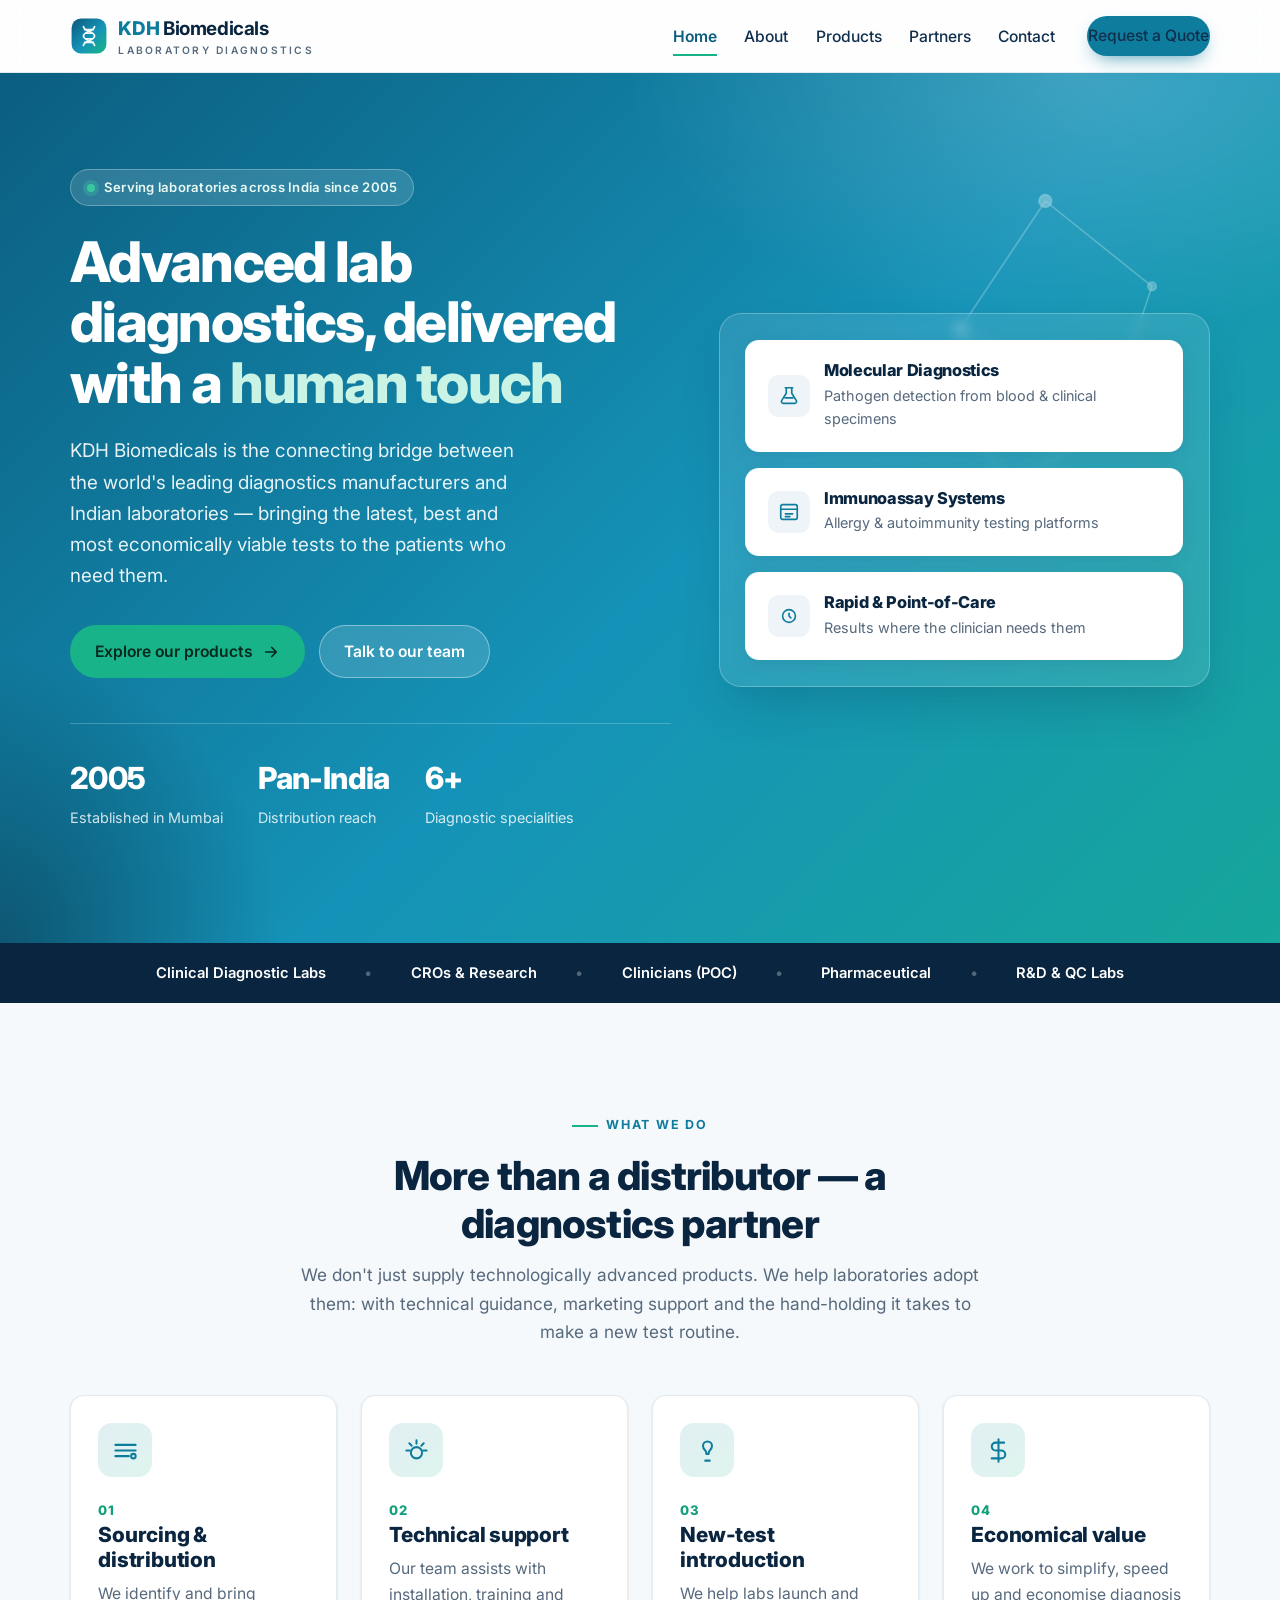
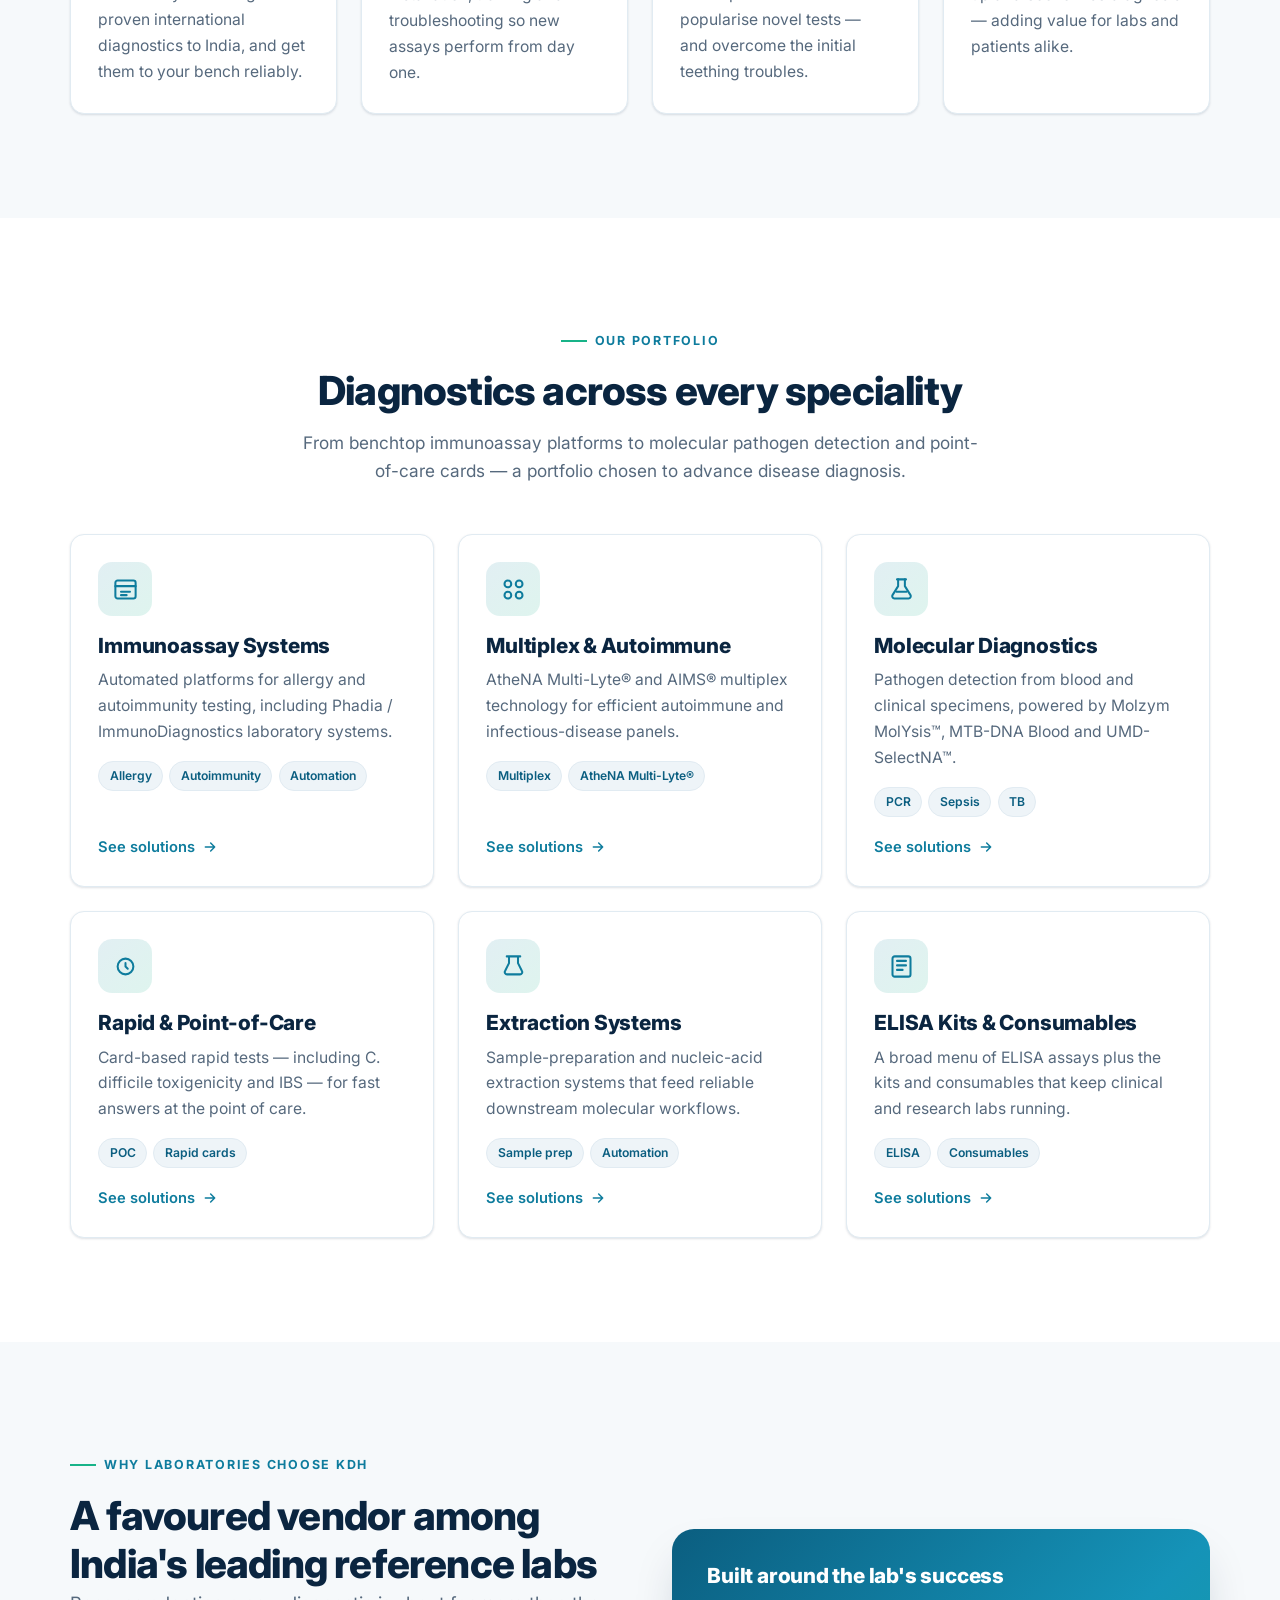
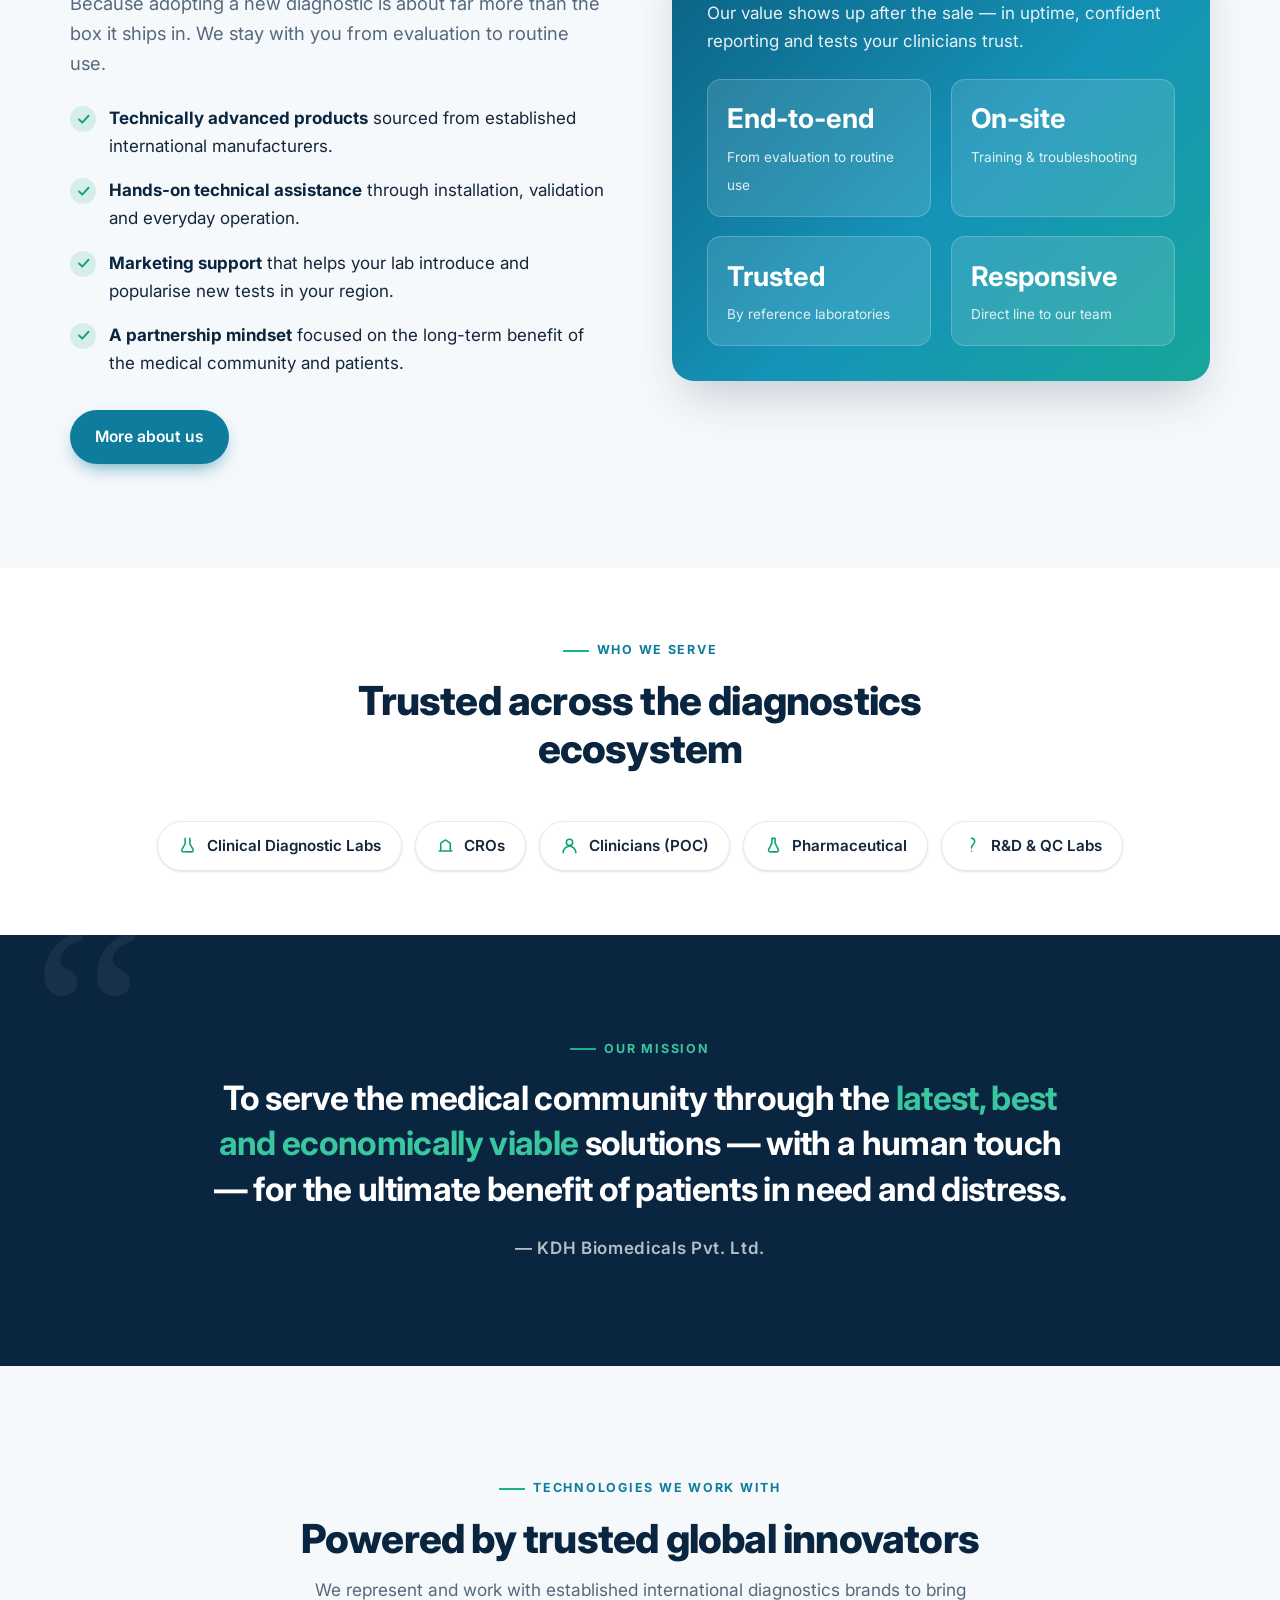
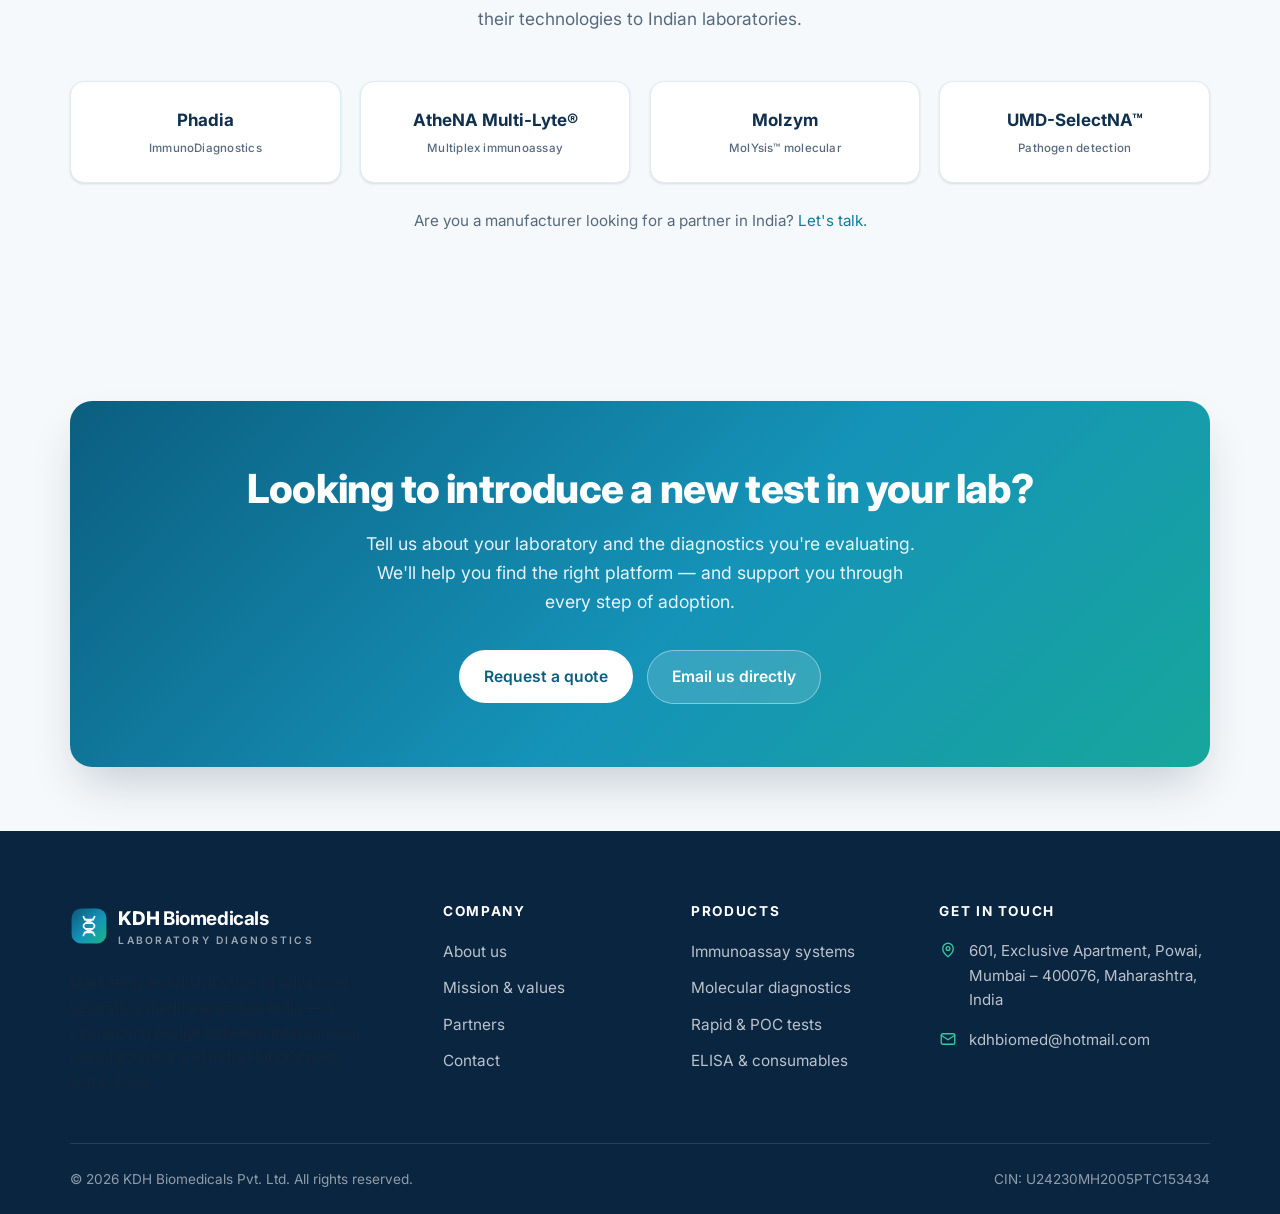
==== index.html @ 9be95f76 "Redesign KDH Biomedicals website as a modern static site Rebuild the company web presence from scrat" ====
<!DOCTYPE html>
<html lang="en">
<head>
  <meta charset="UTF-8" />
  <meta name="viewport" content="width=device-width, initial-scale=1.0" />
  <title>KDH Biomedicals — Advanced Laboratory Diagnostics for India</title>
  <meta name="description" content="KDH Biomedicals Pvt. Ltd. markets and distributes advanced laboratory diagnostics — immunoassay systems, molecular diagnostics, ELISA and rapid point-of-care tests — to clinical labs, CROs, pharma and research across India." />
  <meta name="theme-color" content="#0a2540" />
  <link rel="canonical" href="https://www.kdhbiomed.com/" />

  <!-- Open Graph / Twitter -->
  <meta property="og:type" content="website" />
  <meta property="og:title" content="KDH Biomedicals — Advanced Laboratory Diagnostics for India" />
  <meta property="og:description" content="A connecting bridge between international diagnostics manufacturers and Indian laboratories — with technical support and a human touch." />
  <meta property="og:url" content="https://www.kdhbiomed.com/" />
  <meta property="og:site_name" content="KDH Biomedicals" />
  <meta name="twitter:card" content="summary_large_image" />

  <link rel="icon" href="assets/favicon.svg" type="image/svg+xml" />
  <link rel="preconnect" href="https://fonts.googleapis.com" />
  <link rel="preconnect" href="https://fonts.gstatic.com" crossorigin />
  <link href="https://fonts.googleapis.com/css2?family=Inter:wght@400;500;600;700;800&display=swap" rel="stylesheet" />
  <link rel="stylesheet" href="css/styles.css" />

  <script type="application/ld+json">
  {
    "@context": "https://schema.org",
    "@type": "MedicalBusiness",
    "name": "KDH Biomedicals Pvt. Ltd.",
    "url": "https://www.kdhbiomed.com/",
    "logo": "https://www.kdhbiomed.com/assets/logo.svg",
    "email": "kdhbiomed@hotmail.com",
    "foundingDate": "2005",
    "description": "Marketing and distribution of laboratory medicine products — immunoassay systems, molecular diagnostics, ELISA and rapid point-of-care tests — across India.",
    "address": {
      "@type": "PostalAddress",
      "streetAddress": "601, Exclusive Apartment, Powai",
      "addressLocality": "Mumbai",
      "addressRegion": "Maharashtra",
      "postalCode": "400076",
      "addressCountry": "IN"
    },
    "areaServed": "IN"
  }
  </script>
</head>
<body>
  <a class="skip-link" href="#main">Skip to content</a>

  <!-- ============ HEADER ============ -->
  <header class="site-header" id="top">
    <div class="container header-inner">
      <a class="brand" href="index.html" aria-label="KDH Biomedicals — home">
        <img class="brand-mark" src="assets/logo.svg" alt="" width="38" height="38" />
        <span class="brand-text"><strong>KDH</strong> Biomedicals<span>Laboratory Diagnostics</span></span>
      </a>
      <nav class="main-nav" id="main-nav" aria-label="Primary">
        <ul>
          <li><a href="index.html" aria-current="page">Home</a></li>
          <li><a href="about.html">About</a></li>
          <li><a href="products.html">Products</a></li>
          <li><a href="partners.html">Partners</a></li>
          <li><a href="contact.html">Contact</a></li>
        </ul>
        <a class="btn btn-primary nav-cta" href="contact.html">Request a Quote</a>
      </nav>
      <button class="nav-toggle" aria-expanded="false" aria-controls="main-nav" aria-label="Open menu">
        <span></span><span></span><span></span>
      </button>
    </div>
  </header>

  <main id="main">
    <!-- ============ HERO ============ -->
    <section class="hero">
      <svg class="hero-molecule" viewBox="0 0 1200 600" preserveAspectRatio="xMidYMid slice" aria-hidden="true">
        <g fill="none" stroke="rgba(255,255,255,0.5)" stroke-width="1.5">
          <circle cx="980" cy="120" r="6" fill="rgba(255,255,255,0.6)"/>
          <circle cx="1080" cy="200" r="4" fill="rgba(255,255,255,0.5)"/>
          <circle cx="900" cy="240" r="5" fill="rgba(255,255,255,0.5)"/>
          <circle cx="1040" cy="320" r="7" fill="rgba(255,255,255,0.55)"/>
          <circle cx="940" cy="400" r="4" fill="rgba(255,255,255,0.5)"/>
          <line x1="980" y1="120" x2="1080" y2="200"/>
          <line x1="980" y1="120" x2="900" y2="240"/>
          <line x1="900" y1="240" x2="1040" y2="320"/>
          <line x1="1080" y1="200" x2="1040" y2="320"/>
          <line x1="1040" y1="320" x2="940" y2="400"/>
          <line x1="900" y1="240" x2="940" y2="400"/>
        </g>
      </svg>
      <div class="container hero-inner">
        <div class="hero-copy reveal">
          <span class="hero-badge"><span class="dot"></span> Serving laboratories across India since 2005</span>
          <h1>Advanced lab diagnostics, delivered with a <span class="hl">human touch</span></h1>
          <p class="lede">KDH Biomedicals is the connecting bridge between the world's leading diagnostics manufacturers and Indian laboratories — bringing the latest, best and most economically viable tests to the patients who need them.</p>
          <div class="hero-actions">
            <a class="btn btn-accent" href="products.html">Explore our products
              <svg viewBox="0 0 24 24" fill="none" stroke="currentColor" stroke-width="2.2" stroke-linecap="round" stroke-linejoin="round"><path d="M5 12h14M13 6l6 6-6 6"/></svg>
            </a>
            <a class="btn btn-light" href="contact.html">Talk to our team</a>
          </div>
          <div class="hero-stats">
            <div class="stat"><strong>2005</strong><span>Established in Mumbai</span></div>
            <div class="stat"><strong>Pan-India</strong><span>Distribution reach</span></div>
            <div class="stat"><strong>6+</strong><span>Diagnostic specialities</span></div>
          </div>
        </div>
        <div class="hero-visual reveal">
          <div class="vcard">
            <div class="vrow">
              <span class="vicon"><svg viewBox="0 0 24 24" fill="none" stroke="currentColor" stroke-width="1.8" stroke-linecap="round" stroke-linejoin="round"><path d="M9 3v6l-5 8a2 2 0 0 0 1.7 3h12.6a2 2 0 0 0 1.7-3l-5-8V3"/><path d="M8 3h8M7.5 14h9"/></svg></span>
              <div><h4>Molecular Diagnostics</h4><p>Pathogen detection from blood &amp; clinical specimens</p></div>
            </div>
          </div>
          <div class="vcard">
            <div class="vrow">
              <span class="vicon"><svg viewBox="0 0 24 24" fill="none" stroke="currentColor" stroke-width="1.8" stroke-linecap="round" stroke-linejoin="round"><rect x="3" y="4" width="18" height="16" rx="2"/><path d="M3 9h18M8 14h8M8 17h5"/></svg></span>
              <div><h4>Immunoassay Systems</h4><p>Allergy &amp; autoimmunity testing platforms</p></div>
            </div>
          </div>
          <div class="vcard">
            <div class="vrow">
              <span class="vicon"><svg viewBox="0 0 24 24" fill="none" stroke="currentColor" stroke-width="1.8" stroke-linecap="round" stroke-linejoin="round"><path d="M5 12a7 7 0 1 0 14 0 7 7 0 0 0-14 0Z"/><path d="M12 9v3l2 2"/></svg></span>
              <div><h4>Rapid &amp; Point-of-Care</h4><p>Results where the clinician needs them</p></div>
            </div>
          </div>
        </div>
      </div>
    </section>

    <!-- ============ TRUST STRIP ============ -->
    <div class="trust">
      <div class="container">
        <span><strong>Clinical Diagnostic Labs</strong></span><span class="sep">•</span>
        <span><strong>CROs &amp; Research</strong></span><span class="sep">•</span>
        <span><strong>Clinicians (POC)</strong></span><span class="sep">•</span>
        <span><strong>Pharmaceutical</strong></span><span class="sep">•</span>
        <span><strong>R&amp;D &amp; QC Labs</strong></span>
      </div>
    </div>

    <!-- ============ WHAT WE DO ============ -->
    <section class="section">
      <div class="container">
        <div class="section-head center reveal">
          <span class="eyebrow">What we do</span>
          <h2>More than a distributor — a diagnostics partner</h2>
          <p>We don't just supply technologically advanced products. We help laboratories adopt them: with technical guidance, marketing support and the hand-holding it takes to make a new test routine.</p>
        </div>
        <div class="grid grid-4">
          <article class="card card-hover value-card reveal">
            <span class="icon-badge"><svg viewBox="0 0 24 24" fill="none" stroke="currentColor" stroke-width="1.8" stroke-linecap="round" stroke-linejoin="round"><path d="M3 7h18M3 12h18M3 17h12"/><circle cx="19" cy="17" r="2"/></svg></span>
            <span class="num">01</span>
            <h3>Sourcing &amp; distribution</h3>
            <p>We identify and bring proven international diagnostics to India, and get them to your bench reliably.</p>
          </article>
          <article class="card card-hover value-card reveal">
            <span class="icon-badge"><svg viewBox="0 0 24 24" fill="none" stroke="currentColor" stroke-width="1.8" stroke-linecap="round" stroke-linejoin="round"><path d="M12 3v3M5.6 5.6l2.1 2.1M3 12h3M18 12h3M16.3 7.7l2.1-2.1"/><circle cx="12" cy="14" r="5"/></svg></span>
            <span class="num">02</span>
            <h3>Technical support</h3>
            <p>Our team assists with installation, training and troubleshooting so new assays perform from day one.</p>
          </article>
          <article class="card card-hover value-card reveal">
            <span class="icon-badge"><svg viewBox="0 0 24 24" fill="none" stroke="currentColor" stroke-width="1.8" stroke-linecap="round" stroke-linejoin="round"><path d="M16 8a4 4 0 1 0-8 0c0 2 1 3 2 4s1 2 1 3h2c0-1 0-2 1-3s2-2 2-4Z"/><path d="M10 21h4"/></svg></span>
            <span class="num">03</span>
            <h3>New-test introduction</h3>
            <p>We help labs launch and popularise novel tests — and overcome the initial teething troubles.</p>
          </article>
          <article class="card card-hover value-card reveal">
            <span class="icon-badge"><svg viewBox="0 0 24 24" fill="none" stroke="currentColor" stroke-width="1.8" stroke-linecap="round" stroke-linejoin="round"><path d="M12 2v20M17 5H9.5a3.5 3.5 0 0 0 0 7h5a3.5 3.5 0 0 1 0 7H6"/></svg></span>
            <span class="num">04</span>
            <h3>Economical value</h3>
            <p>We work to simplify, speed up and economise diagnosis — adding value for labs and patients alike.</p>
          </article>
        </div>
      </div>
    </section>

    <!-- ============ PRODUCT CATEGORIES ============ -->
    <section class="section section--alt">
      <div class="container">
        <div class="section-head center reveal">
          <span class="eyebrow">Our portfolio</span>
          <h2>Diagnostics across every speciality</h2>
          <p>From benchtop immunoassay platforms to molecular pathogen detection and point-of-care cards — a portfolio chosen to advance disease diagnosis.</p>
        </div>
        <div class="grid grid-3">
          <article class="card card-hover cat-card reveal">
            <span class="icon-badge"><svg viewBox="0 0 24 24" fill="none" stroke="currentColor" stroke-width="1.8" stroke-linecap="round" stroke-linejoin="round"><rect x="3" y="4" width="18" height="16" rx="2"/><path d="M3 9h18M8 14h8M8 17h5"/></svg></span>
            <h3>Immunoassay Systems</h3>
            <p>Automated platforms for allergy and autoimmunity testing, including Phadia / ImmunoDiagnostics laboratory systems.</p>
            <div class="tag-list"><span class="tag">Allergy</span><span class="tag">Autoimmunity</span><span class="tag">Automation</span></div>
            <a class="card-link" href="products.html#immunoassay">See solutions <svg viewBox="0 0 24 24" fill="none" stroke="currentColor" stroke-width="2.2" stroke-linecap="round" stroke-linejoin="round"><path d="M5 12h14M13 6l6 6-6 6"/></svg></a>
          </article>
          <article class="card card-hover cat-card reveal">
            <span class="icon-badge"><svg viewBox="0 0 24 24" fill="none" stroke="currentColor" stroke-width="1.8" stroke-linecap="round" stroke-linejoin="round"><circle cx="7" cy="7" r="3"/><circle cx="17" cy="7" r="3"/><circle cx="7" cy="17" r="3"/><circle cx="17" cy="17" r="3"/></svg></span>
            <h3>Multiplex &amp; Autoimmune</h3>
            <p>AtheNA Multi-Lyte® and AIMS® multiplex technology for efficient autoimmune and infectious-disease panels.</p>
            <div class="tag-list"><span class="tag">Multiplex</span><span class="tag">AtheNA Multi-Lyte®</span></div>
            <a class="card-link" href="products.html#multiplex">See solutions <svg viewBox="0 0 24 24" fill="none" stroke="currentColor" stroke-width="2.2" stroke-linecap="round" stroke-linejoin="round"><path d="M5 12h14M13 6l6 6-6 6"/></svg></a>
          </article>
          <article class="card card-hover cat-card reveal">
            <span class="icon-badge"><svg viewBox="0 0 24 24" fill="none" stroke="currentColor" stroke-width="1.8" stroke-linecap="round" stroke-linejoin="round"><path d="M9 3v6l-5 8a2 2 0 0 0 1.7 3h12.6a2 2 0 0 0 1.7-3l-5-8V3"/><path d="M8 3h8M7.5 14h9"/></svg></span>
            <h3>Molecular Diagnostics</h3>
            <p>Pathogen detection from blood and clinical specimens, powered by Molzym MolYsis™, MTB-DNA Blood and UMD-SelectNA™.</p>
            <div class="tag-list"><span class="tag">PCR</span><span class="tag">Sepsis</span><span class="tag">TB</span></div>
            <a class="card-link" href="products.html#molecular">See solutions <svg viewBox="0 0 24 24" fill="none" stroke="currentColor" stroke-width="2.2" stroke-linecap="round" stroke-linejoin="round"><path d="M5 12h14M13 6l6 6-6 6"/></svg></a>
          </article>
          <article class="card card-hover cat-card reveal">
            <span class="icon-badge"><svg viewBox="0 0 24 24" fill="none" stroke="currentColor" stroke-width="1.8" stroke-linecap="round" stroke-linejoin="round"><path d="M5 12a7 7 0 1 0 14 0 7 7 0 0 0-14 0Z"/><path d="M12 9v3l2 2"/></svg></span>
            <h3>Rapid &amp; Point-of-Care</h3>
            <p>Card-based rapid tests — including C. difficile toxigenicity and IBS — for fast answers at the point of care.</p>
            <div class="tag-list"><span class="tag">POC</span><span class="tag">Rapid cards</span></div>
            <a class="card-link" href="products.html#rapid">See solutions <svg viewBox="0 0 24 24" fill="none" stroke="currentColor" stroke-width="2.2" stroke-linecap="round" stroke-linejoin="round"><path d="M5 12h14M13 6l6 6-6 6"/></svg></a>
          </article>
          <article class="card card-hover cat-card reveal">
            <span class="icon-badge"><svg viewBox="0 0 24 24" fill="none" stroke="currentColor" stroke-width="1.8" stroke-linecap="round" stroke-linejoin="round"><path d="M6 3h12M8 3v6l-3.5 7A2 2 0 0 0 6.3 19h11.4a2 2 0 0 0 1.8-3L16 9V3"/></svg></span>
            <h3>Extraction Systems</h3>
            <p>Sample-preparation and nucleic-acid extraction systems that feed reliable downstream molecular workflows.</p>
            <div class="tag-list"><span class="tag">Sample prep</span><span class="tag">Automation</span></div>
            <a class="card-link" href="products.html#extraction">See solutions <svg viewBox="0 0 24 24" fill="none" stroke="currentColor" stroke-width="2.2" stroke-linecap="round" stroke-linejoin="round"><path d="M5 12h14M13 6l6 6-6 6"/></svg></a>
          </article>
          <article class="card card-hover cat-card reveal">
            <span class="icon-badge"><svg viewBox="0 0 24 24" fill="none" stroke="currentColor" stroke-width="1.8" stroke-linecap="round" stroke-linejoin="round"><rect x="4" y="3" width="16" height="18" rx="2"/><path d="M8 7h8M8 11h8M8 15h5"/></svg></span>
            <h3>ELISA Kits &amp; Consumables</h3>
            <p>A broad menu of ELISA assays plus the kits and consumables that keep clinical and research labs running.</p>
            <div class="tag-list"><span class="tag">ELISA</span><span class="tag">Consumables</span></div>
            <a class="card-link" href="products.html#elisa">See solutions <svg viewBox="0 0 24 24" fill="none" stroke="currentColor" stroke-width="2.2" stroke-linecap="round" stroke-linejoin="round"><path d="M5 12h14M13 6l6 6-6 6"/></svg></a>
          </article>
        </div>
      </div>
    </section>

    <!-- ============ WHY KDH (split) ============ -->
    <section class="section">
      <div class="container split">
        <div class="split-copy reveal">
          <span class="eyebrow">Why laboratories choose KDH</span>
          <h2>A favoured vendor among India's leading reference labs</h2>
          <p class="lede">Because adopting a new diagnostic is about far more than the box it ships in. We stay with you from evaluation to routine use.</p>
          <ul class="list-check">
            <li>
              <span class="check"><svg viewBox="0 0 24 24" fill="none" stroke="currentColor" stroke-width="3" stroke-linecap="round" stroke-linejoin="round"><path d="M5 12l5 5L20 6"/></svg></span>
              <p><strong>Technically advanced products</strong> sourced from established international manufacturers.</p>
            </li>
            <li>
              <span class="check"><svg viewBox="0 0 24 24" fill="none" stroke="currentColor" stroke-width="3" stroke-linecap="round" stroke-linejoin="round"><path d="M5 12l5 5L20 6"/></svg></span>
              <p><strong>Hands-on technical assistance</strong> through installation, validation and everyday operation.</p>
            </li>
            <li>
              <span class="check"><svg viewBox="0 0 24 24" fill="none" stroke="currentColor" stroke-width="3" stroke-linecap="round" stroke-linejoin="round"><path d="M5 12l5 5L20 6"/></svg></span>
              <p><strong>Marketing support</strong> that helps your lab introduce and popularise new tests in your region.</p>
            </li>
            <li>
              <span class="check"><svg viewBox="0 0 24 24" fill="none" stroke="currentColor" stroke-width="3" stroke-linecap="round" stroke-linejoin="round"><path d="M5 12l5 5L20 6"/></svg></span>
              <p><strong>A partnership mindset</strong> focused on the long-term benefit of the medical community and patients.</p>
            </li>
          </ul>
          <div class="hero-actions">
            <a class="btn btn-primary" href="about.html">More about us</a>
          </div>
        </div>
        <div class="split-media reveal">
          <div class="media-panel">
            <h3>Built around the lab's success</h3>
            <p style="color:rgba(255,255,255,.9); margin-top:.6rem;">Our value shows up after the sale — in uptime, confident reporting and tests your clinicians trust.</p>
            <div class="stat-row">
              <div class="stat-box"><strong>End&#8209;to&#8209;end</strong><span>From evaluation to routine use</span></div>
              <div class="stat-box"><strong>On&#8209;site</strong><span>Training &amp; troubleshooting</span></div>
              <div class="stat-box"><strong>Trusted</strong><span>By reference laboratories</span></div>
              <div class="stat-box"><strong>Responsive</strong><span>Direct line to our team</span></div>
            </div>
          </div>
        </div>
      </div>
    </section>

    <!-- ============ WHO WE SERVE ============ -->
    <section class="section section--alt section--tight">
      <div class="container">
        <div class="section-head center reveal">
          <span class="eyebrow">Who we serve</span>
          <h2>Trusted across the diagnostics ecosystem</h2>
        </div>
        <div class="chips reveal">
          <span class="chip"><svg viewBox="0 0 24 24" fill="none" stroke="currentColor" stroke-width="2" stroke-linecap="round" stroke-linejoin="round"><path d="M9 3v7l-4 7a2 2 0 0 0 1.7 3h10.6a2 2 0 0 0 1.7-3l-4-7V3"/></svg> Clinical Diagnostic Labs</span>
          <span class="chip"><svg viewBox="0 0 24 24" fill="none" stroke="currentColor" stroke-width="2" stroke-linecap="round" stroke-linejoin="round"><path d="M4 19h16M6 19V9l6-4 6 4v10"/></svg> CROs</span>
          <span class="chip"><svg viewBox="0 0 24 24" fill="none" stroke="currentColor" stroke-width="2" stroke-linecap="round" stroke-linejoin="round"><circle cx="12" cy="8" r="4"/><path d="M4 21a8 8 0 0 1 16 0"/></svg> Clinicians (POC)</span>
          <span class="chip"><svg viewBox="0 0 24 24" fill="none" stroke="currentColor" stroke-width="2" stroke-linecap="round" stroke-linejoin="round"><path d="M10 3h4v6l4 8a2 2 0 0 1-1.8 3H7.8A2 2 0 0 1 6 17l4-8V3Z"/></svg> Pharmaceutical</span>
          <span class="chip"><svg viewBox="0 0 24 24" fill="none" stroke="currentColor" stroke-width="2" stroke-linecap="round" stroke-linejoin="round"><path d="M12 3a4 4 0 0 1 4 4c0 3-4 4-4 8M12 19h.01"/></svg> R&amp;D &amp; QC Labs</span>
        </div>
      </div>
    </section>

    <!-- ============ MISSION ============ -->
    <section class="section mission">
      <div class="container">
        <span class="eyebrow" style="color:var(--accent-400); justify-content:center; display:flex;">Our mission</span>
        <blockquote>To serve the medical community through the <span class="hl">latest, best and economically viable</span> solutions — with a human touch — for the ultimate benefit of patients in need and distress.</blockquote>
        <cite>— KDH Biomedicals Pvt. Ltd.</cite>
      </div>
    </section>

    <!-- ============ PARTNERS ============ -->
    <section class="section">
      <div class="container">
        <div class="section-head center reveal">
          <span class="eyebrow">Technologies we work with</span>
          <h2>Powered by trusted global innovators</h2>
          <p>We represent and work with established international diagnostics brands to bring their technologies to Indian laboratories.</p>
        </div>
        <div class="partner-grid reveal">
          <div class="partner-logo">Phadia<small>ImmunoDiagnostics</small></div>
          <div class="partner-logo">AtheNA Multi-Lyte®<small>Multiplex immunoassay</small></div>
          <div class="partner-logo">Molzym<small>MolYsis™ molecular</small></div>
          <div class="partner-logo">UMD-SelectNA™<small>Pathogen detection</small></div>
        </div>
        <p style="text-align:center; margin-top:1.6rem; color:var(--muted); font-size:.95rem;">
          Are you a manufacturer looking for a partner in India? <a href="contact.html">Let's talk.</a>
        </p>
      </div>
    </section>

    <!-- ============ CTA ============ -->
    <section class="section section--tight">
      <div class="container">
        <div class="cta reveal">
          <h2>Looking to introduce a new test in your lab?</h2>
          <p>Tell us about your laboratory and the diagnostics you're evaluating. We'll help you find the right platform — and support you through every step of adoption.</p>
          <div class="hero-actions">
            <a class="btn btn-white" href="contact.html">Request a quote</a>
            <a class="btn btn-light" href="mailto:kdhbiomed@hotmail.com">Email us directly</a>
          </div>
        </div>
      </div>
    </section>
  </main>

  <!-- ============ FOOTER ============ -->
  <footer class="site-footer">
    <div class="container">
      <div class="footer-grid">
        <div class="footer-brand">
          <a class="brand footer-brand" href="index.html" aria-label="KDH Biomedicals — home">
            <img class="brand-mark" src="assets/logo.svg" alt="" width="38" height="38" />
            <span class="brand-text"><strong style="color:#fff;">KDH</strong> Biomedicals<span>Laboratory Diagnostics</span></span>
          </a>
          <p class="footer-about">Marketing and distribution of advanced laboratory medicine across India — a connecting bridge between international manufacturers and Indian laboratories since 2005.</p>
        </div>
        <div>
          <h4>Company</h4>
          <ul class="footer-links">
            <li><a href="about.html">About us</a></li>
            <li><a href="about.html#mission">Mission &amp; values</a></li>
            <li><a href="partners.html">Partners</a></li>
            <li><a href="contact.html">Contact</a></li>
          </ul>
        </div>
        <div>
          <h4>Products</h4>
          <ul class="footer-links">
            <li><a href="products.html#immunoassay">Immunoassay systems</a></li>
            <li><a href="products.html#molecular">Molecular diagnostics</a></li>
            <li><a href="products.html#rapid">Rapid &amp; POC tests</a></li>
            <li><a href="products.html#elisa">ELISA &amp; consumables</a></li>
          </ul>
        </div>
        <div>
          <h4>Get in touch</h4>
          <ul class="footer-contact">
            <li>
              <svg viewBox="0 0 24 24" fill="none" stroke="currentColor" stroke-width="1.8" stroke-linecap="round" stroke-linejoin="round"><path d="M12 21s-7-5.2-7-11a7 7 0 0 1 14 0c0 5.8-7 11-7 11Z"/><circle cx="12" cy="10" r="2.5"/></svg>
              <span>601, Exclusive Apartment, Powai,<br />Mumbai – 400076, Maharashtra, India</span>
            </li>
            <li>
              <svg viewBox="0 0 24 24" fill="none" stroke="currentColor" stroke-width="1.8" stroke-linecap="round" stroke-linejoin="round"><rect x="3" y="5" width="18" height="14" rx="2"/><path d="m3 7 9 6 9-6"/></svg>
              <a href="mailto:kdhbiomed@hotmail.com">kdhbiomed@hotmail.com</a>
            </li>
          </ul>
        </div>
      </div>
      <div class="footer-bottom">
        <span>© <span id="year">2026</span> KDH Biomedicals Pvt. Ltd. All rights reserved.</span>
        <span>CIN: U24230MH2005PTC153434</span>
      </div>
    </div>
  </footer>

  <script src="js/main.js" defer></script>
</body>
</html>
---- css/styles.css ----
/* ============================================================
   KDH Biomedicals — design system
   A clean, clinical, modern stylesheet (no framework).
   ============================================================ */

:root {
  /* Brand palette */
  --ink-900: #0a2540;
  --ink-800: #102f4d;
  --brand-700: #0b5e80;
  --brand-600: #0e7c9d;
  --brand-500: #1593b8;
  --brand-400: #46b3d1;
  --accent-600: #12a07a;
  --accent-500: #18b388;
  --accent-400: #38c79f;

  /* Neutrals */
  --bg: #f6f9fb;
  --surface: #ffffff;
  --surface-alt: #eef4f8;
  --text: #16263a;
  --muted: #56697d;
  --border: #e1ebf2;
  --border-strong: #cdddE8;

  /* Effects */
  --shadow-sm: 0 1px 2px rgba(10, 37, 64, .06), 0 1px 3px rgba(10, 37, 64, .08);
  --shadow-md: 0 6px 18px rgba(10, 37, 64, .08);
  --shadow-lg: 0 24px 48px -12px rgba(10, 37, 64, .22);
  --radius: 14px;
  --radius-sm: 10px;
  --radius-lg: 22px;

  --container: 1140px;
  --gradient: linear-gradient(135deg, var(--brand-700) 0%, var(--brand-500) 55%, var(--accent-500) 130%);

  --font: "Inter", system-ui, -apple-system, "Segoe UI", Roboto, Helvetica, Arial, sans-serif;
}

/* ---------- Reset / base ---------- */
*, *::before, *::after { box-sizing: border-box; }
* { margin: 0; }
html { scroll-behavior: smooth; -webkit-text-size-adjust: 100%; }
body {
  font-family: var(--font);
  color: var(--text);
  background: var(--bg);
  line-height: 1.65;
  font-size: 17px;
  -webkit-font-smoothing: antialiased;
  text-rendering: optimizeLegibility;
}
img, svg { display: block; max-width: 100%; }
a { color: var(--brand-600); text-decoration: none; transition: color .15s ease; }
a:hover { color: var(--brand-700); }
h1, h2, h3, h4 { line-height: 1.2; color: var(--ink-900); font-weight: 800; letter-spacing: -.02em; }
h2 { font-size: clamp(1.7rem, 1.1rem + 2vw, 2.5rem); }
h3 { font-size: 1.3rem; letter-spacing: -.01em; }
p { color: var(--text); }
ul { padding: 0; }

:focus-visible {
  outline: 3px solid var(--brand-400);
  outline-offset: 2px;
  border-radius: 4px;
}

.skip-link {
  position: absolute;
  left: -999px;
  top: 0;
  background: var(--ink-900);
  color: #fff;
  padding: 12px 18px;
  border-radius: 0 0 8px 0;
  z-index: 200;
}
.skip-link:focus { left: 0; color: #fff; }

/* ---------- Layout helpers ---------- */
.container { width: min(var(--container), calc(100% - 2.5rem)); margin-inline: auto; }
.section { padding: clamp(3.5rem, 2rem + 7vw, 6.5rem) 0; }
.section--tight { padding: clamp(2.5rem, 2rem + 4vw, 4rem) 0; }
.section--alt { background: var(--surface); }
.section-head { max-width: 680px; margin: 0 auto 3rem; text-align: center; }
.section-head.left { margin-inline: 0; text-align: left; }
.section-head p { color: var(--muted); font-size: 1.08rem; margin-top: .85rem; }

.eyebrow {
  display: inline-flex;
  align-items: center;
  gap: .5rem;
  font-size: .78rem;
  font-weight: 700;
  letter-spacing: .14em;
  text-transform: uppercase;
  color: var(--brand-600);
  margin-bottom: 1rem;
}
.eyebrow::before {
  content: "";
  width: 26px; height: 2px;
  background: var(--accent-500);
  display: inline-block;
}
.section-head.center .eyebrow { justify-content: center; }

.lede { font-size: 1.15rem; color: var(--muted); }

/* ---------- Buttons ---------- */
.btn {
  display: inline-flex;
  align-items: center;
  gap: .55rem;
  font-weight: 600;
  font-size: .98rem;
  padding: .8rem 1.5rem;
  border-radius: 999px;
  border: 1.5px solid transparent;
  cursor: pointer;
  transition: transform .12s ease, box-shadow .2s ease, background .2s ease, color .2s ease, border-color .2s ease;
  white-space: nowrap;
}
.btn svg { width: 18px; height: 18px; }
.btn-primary { background: var(--brand-600); color: #fff; box-shadow: 0 8px 20px -8px rgba(14, 124, 157, .8); }
.btn-primary:hover { background: var(--brand-700); color: #fff; transform: translateY(-2px); box-shadow: 0 14px 26px -10px rgba(14, 124, 157, .9); }
.btn-accent { background: var(--accent-500); color: #06281f; }
.btn-accent:hover { background: var(--accent-400); color: #06281f; transform: translateY(-2px); }
.btn-ghost { background: transparent; color: var(--brand-700); border-color: var(--border-strong); }
.btn-ghost:hover { background: var(--surface-alt); color: var(--brand-700); border-color: var(--brand-400); }
.btn-light { background: rgba(255, 255, 255, .14); color: #fff; border-color: rgba(255, 255, 255, .4); backdrop-filter: blur(4px); }
.btn-light:hover { background: rgba(255, 255, 255, .24); color: #fff; transform: translateY(-2px); }
.btn-white { background: #fff; color: var(--brand-700); }
.btn-white:hover { background: #eef6fa; color: var(--brand-700); transform: translateY(-2px); }

/* ---------- Header / nav ---------- */
.site-header {
  position: sticky;
  top: 0;
  z-index: 100;
  background: rgba(255, 255, 255, .85);
  backdrop-filter: saturate(180%) blur(12px);
  border-bottom: 1px solid var(--border);
}
.header-inner {
  display: flex;
  align-items: center;
  justify-content: space-between;
  gap: 1rem;
  min-height: 72px;
}
.brand { display: inline-flex; align-items: center; gap: .65rem; color: var(--ink-900); }
.brand:hover { color: var(--ink-900); }
.brand-mark { width: 38px; height: 38px; flex: none; }
.brand-text { font-size: 1.18rem; font-weight: 700; letter-spacing: -.02em; }
.brand-text strong { color: var(--brand-600); font-weight: 800; }
.brand-text span { display: block; font-size: .64rem; font-weight: 600; letter-spacing: .22em; text-transform: uppercase; color: var(--muted); margin-top: -2px; }

.main-nav { display: flex; align-items: center; gap: 2rem; }
.main-nav ul { display: flex; align-items: center; gap: 1.7rem; list-style: none; }
.main-nav a {
  color: var(--ink-800);
  font-weight: 500;
  font-size: .98rem;
  padding: .35rem 0;
  position: relative;
}
.main-nav a:hover { color: var(--brand-600); }
.main-nav a::after {
  content: "";
  position: absolute;
  left: 0; bottom: -4px;
  width: 0; height: 2px;
  background: var(--accent-500);
  transition: width .2s ease;
}
.main-nav a:hover::after,
.main-nav a[aria-current="page"]::after { width: 100%; }
.main-nav a[aria-current="page"] { color: var(--brand-700); font-weight: 600; }

.nav-toggle {
  display: none;
  flex-direction: column;
  justify-content: center;
  gap: 5px;
  width: 44px; height: 44px;
  border: 1px solid var(--border-strong);
  border-radius: 10px;
  background: var(--surface);
  cursor: pointer;
}
.nav-toggle span {
  display: block;
  width: 20px; height: 2px;
  margin: 0 auto;
  background: var(--ink-800);
  border-radius: 2px;
  transition: transform .25s ease, opacity .2s ease;
}
.nav-toggle[aria-expanded="true"] span:nth-child(1) { transform: translateY(7px) rotate(45deg); }
.nav-toggle[aria-expanded="true"] span:nth-child(2) { opacity: 0; }
.nav-toggle[aria-expanded="true"] span:nth-child(3) { transform: translateY(-7px) rotate(-45deg); }

/* ---------- Hero ---------- */
.hero {
  position: relative;
  overflow: hidden;
  background: var(--gradient);
  color: #fff;
  isolation: isolate;
}
.hero::after {
  content: "";
  position: absolute;
  inset: 0;
  background:
    radial-gradient(60% 50% at 85% 0%, rgba(255,255,255,.18), transparent 60%),
    radial-gradient(40% 60% at 0% 100%, rgba(8,40,60,.5), transparent 55%);
  z-index: -1;
}
.hero-molecule {
  position: absolute;
  inset: 0;
  z-index: -1;
  opacity: .5;
  pointer-events: none;
}
.hero-inner {
  display: grid;
  grid-template-columns: 1.1fr .9fr;
  gap: 3rem;
  align-items: center;
  padding: clamp(3.5rem, 2rem + 7vw, 6rem) 0 clamp(4rem, 2rem + 8vw, 7rem);
}
.hero h1 {
  color: #fff;
  font-size: clamp(2.2rem, 1.3rem + 3.6vw, 3.5rem);
  line-height: 1.08;
  letter-spacing: -.03em;
}
.hero h1 .hl { color: #c9f3e4; }
.hero p.lede { color: rgba(255, 255, 255, .9); margin-top: 1.4rem; max-width: 38ch; font-size: 1.18rem; }
.hero-badge {
  display: inline-flex;
  align-items: center;
  gap: .55rem;
  background: rgba(255, 255, 255, .14);
  border: 1px solid rgba(255, 255, 255, .28);
  color: #eafaf4;
  padding: .42rem 1rem;
  border-radius: 999px;
  font-size: .82rem;
  font-weight: 600;
  letter-spacing: .02em;
  margin-bottom: 1.6rem;
}
.hero-badge .dot { width: 8px; height: 8px; border-radius: 50%; background: var(--accent-400); box-shadow: 0 0 0 4px rgba(56,199,159,.3); }
.hero-actions { display: flex; flex-wrap: wrap; gap: .9rem; margin-top: 2.1rem; }
.hero-stats {
  display: flex;
  flex-wrap: wrap;
  gap: 2.2rem;
  margin-top: 2.8rem;
  padding-top: 1.8rem;
  border-top: 1px solid rgba(255, 255, 255, .22);
}
.hero-stats .stat strong { display: block; font-size: 1.9rem; font-weight: 800; color: #fff; letter-spacing: -.02em; }
.hero-stats .stat span { font-size: .9rem; color: rgba(255, 255, 255, .82); }

/* Hero visual card */
.hero-visual {
  position: relative;
  background: rgba(255, 255, 255, .1);
  border: 1px solid rgba(255, 255, 255, .25);
  border-radius: var(--radius-lg);
  padding: 1.6rem;
  box-shadow: var(--shadow-lg);
  backdrop-filter: blur(6px);
}
.hero-visual .vcard {
  background: #fff;
  border-radius: var(--radius);
  padding: 1.3rem 1.4rem;
  color: var(--text);
  box-shadow: var(--shadow-md);
}
.hero-visual .vcard + .vcard { margin-top: 1rem; }
.hero-visual .vcard h4 { font-size: 1.02rem; margin-bottom: .2rem; }
.hero-visual .vcard p { font-size: .9rem; color: var(--muted); margin: 0; }
.hero-visual .vrow { display: flex; align-items: center; gap: .9rem; }
.vicon {
  width: 42px; height: 42px; flex: none;
  border-radius: 11px;
  display: grid; place-items: center;
  background: var(--surface-alt);
  color: var(--brand-600);
}
.vicon svg { width: 22px; height: 22px; }

/* ---------- Marquee / trust strip ---------- */
.trust {
  background: var(--ink-900);
  color: rgba(255, 255, 255, .8);
  padding: 1.1rem 0;
  font-size: .92rem;
}
.trust .container { display: flex; flex-wrap: wrap; align-items: center; justify-content: center; gap: 1rem 2.4rem; text-align: center; }
.trust strong { color: #fff; font-weight: 600; }
.trust .sep { color: rgba(255,255,255,.3); }

/* ---------- Cards / grids ---------- */
.grid { display: grid; gap: 1.5rem; }
.grid-2 { grid-template-columns: repeat(2, 1fr); }
.grid-3 { grid-template-columns: repeat(3, 1fr); }
.grid-4 { grid-template-columns: repeat(4, 1fr); }

.card {
  background: var(--surface);
  border: 1px solid var(--border);
  border-radius: var(--radius);
  padding: 1.7rem;
  box-shadow: var(--shadow-sm);
  transition: transform .18s ease, box-shadow .25s ease, border-color .2s ease;
  height: 100%;
}
.card-hover:hover { transform: translateY(-5px); box-shadow: var(--shadow-md); border-color: var(--border-strong); }
.card h3 { margin-bottom: .55rem; }
.card p { color: var(--muted); font-size: .98rem; }

.icon-badge {
  width: 54px; height: 54px;
  border-radius: 14px;
  display: grid; place-items: center;
  background: linear-gradient(135deg, rgba(14,124,157,.12), rgba(24,179,136,.14));
  color: var(--brand-600);
  margin-bottom: 1.1rem;
}
.icon-badge svg { width: 27px; height: 27px; }

/* Value props (numbered) */
.value-card { position: relative; }
.value-card .num {
  font-size: .82rem; font-weight: 800; letter-spacing: .1em;
  color: var(--accent-600);
}

/* Product category card with link */
.cat-card { display: flex; flex-direction: column; }
.cat-card .tag-list { display: flex; flex-wrap: wrap; gap: .4rem; margin-top: 1rem; }
.tag {
  font-size: .76rem; font-weight: 600;
  color: var(--brand-700);
  background: var(--surface-alt);
  border: 1px solid var(--border);
  padding: .25rem .65rem;
  border-radius: 999px;
}
.card-link {
  margin-top: auto;
  padding-top: 1.1rem;
  display: inline-flex; align-items: center; gap: .4rem;
  font-weight: 600; font-size: .92rem; color: var(--brand-600);
}
.card-link svg { width: 16px; height: 16px; transition: transform .2s ease; }
.cat-card:hover .card-link svg { transform: translateX(4px); }

/* ---------- Audience chips ---------- */
.chips { display: flex; flex-wrap: wrap; gap: .8rem; justify-content: center; }
.chip {
  display: inline-flex; align-items: center; gap: .6rem;
  background: var(--surface);
  border: 1px solid var(--border);
  border-radius: 999px;
  padding: .7rem 1.25rem;
  font-weight: 600;
  font-size: .95rem;
  box-shadow: var(--shadow-sm);
}
.chip svg { width: 19px; height: 19px; color: var(--accent-600); }

/* ---------- Split feature ---------- */
.split { display: grid; grid-template-columns: 1fr 1fr; gap: clamp(2rem, 1rem + 4vw, 4rem); align-items: center; }
.split.reverse .split-media { order: 2; }
.list-check { list-style: none; display: grid; gap: 1rem; margin-top: 1.6rem; }
.list-check li { display: flex; gap: .8rem; align-items: flex-start; }
.list-check li p { margin: 0; }
.list-check li strong { color: var(--ink-900); }
.check {
  flex: none; width: 26px; height: 26px; margin-top: 2px;
  border-radius: 50%;
  background: rgba(24,179,136,.14);
  color: var(--accent-600);
  display: grid; place-items: center;
}
.check svg { width: 15px; height: 15px; }

.media-panel {
  background: var(--gradient);
  border-radius: var(--radius-lg);
  padding: 2.2rem;
  color: #fff;
  box-shadow: var(--shadow-lg);
  position: relative;
  overflow: hidden;
}
.media-panel h3 { color: #fff; }
.media-panel .stat-row { display: grid; grid-template-columns: 1fr 1fr; gap: 1.2rem; margin-top: 1.5rem; }
.media-panel .stat-box { background: rgba(255,255,255,.12); border: 1px solid rgba(255,255,255,.2); border-radius: var(--radius); padding: 1.1rem 1.2rem; }
.media-panel .stat-box strong { display: block; font-size: 1.7rem; }
.media-panel .stat-box span { font-size: .85rem; color: rgba(255,255,255,.85); }

/* ---------- Mission band ---------- */
.mission {
  background: var(--ink-900);
  color: #fff;
  position: relative;
  overflow: hidden;
}
.mission::before {
  content: "“";
  position: absolute;
  top: -3rem; left: 2rem;
  font-size: 16rem;
  color: rgba(255,255,255,.06);
  font-family: Georgia, serif;
  line-height: 1;
}
.mission .container { position: relative; text-align: center; max-width: 880px; }
.mission blockquote { font-size: clamp(1.4rem, 1rem + 1.8vw, 2.1rem); font-weight: 700; line-height: 1.35; letter-spacing: -.02em; color: #fff; }
.mission blockquote .hl { color: var(--accent-400); }
.mission cite { display: block; margin-top: 1.4rem; font-style: normal; color: rgba(255,255,255,.7); font-weight: 600; letter-spacing: .04em; }

/* ---------- Partners ---------- */
.partner-grid { display: grid; grid-template-columns: repeat(4, 1fr); gap: 1.2rem; }
.partner-logo {
  display: grid; place-items: center;
  background: var(--surface);
  border: 1px solid var(--border);
  border-radius: var(--radius);
  padding: 1.5rem 1rem;
  text-align: center;
  font-weight: 700;
  color: var(--ink-800);
  min-height: 92px;
  box-shadow: var(--shadow-sm);
  transition: transform .15s ease, border-color .2s ease;
}
.partner-logo:hover { transform: translateY(-3px); border-color: var(--brand-400); }
.partner-logo small { display: block; font-weight: 500; font-size: .72rem; color: var(--muted); margin-top: .25rem; letter-spacing: .02em; }

.partner-card { display: flex; gap: 1.2rem; }
.partner-card .pc-mark {
  flex: none; width: 58px; height: 58px;
  border-radius: 14px;
  background: var(--gradient);
  color: #fff;
  display: grid; place-items: center;
  font-weight: 800; font-size: 1.1rem;
}

/* ---------- CTA band ---------- */
.cta {
  background: var(--gradient);
  border-radius: var(--radius-lg);
  padding: clamp(2.4rem, 1.5rem + 4vw, 4rem);
  color: #fff;
  text-align: center;
  position: relative;
  overflow: hidden;
  box-shadow: var(--shadow-lg);
}
.cta h2 { color: #fff; }
.cta p { color: rgba(255,255,255,.9); max-width: 52ch; margin: 1rem auto 0; font-size: 1.1rem; }
.cta .hero-actions { justify-content: center; }

/* ---------- Page hero (inner) ---------- */
.page-hero {
  background: var(--ink-900);
  color: #fff;
  padding: clamp(3rem, 2rem + 5vw, 5rem) 0 clamp(3.5rem, 2rem + 6vw, 5.5rem);
  position: relative;
  overflow: hidden;
}
.page-hero::after {
  content: "";
  position: absolute; inset: 0;
  background: radial-gradient(50% 70% at 90% 10%, rgba(24,179,136,.22), transparent 60%),
              radial-gradient(45% 60% at 5% 100%, rgba(14,124,157,.4), transparent 60%);
}
.page-hero .container { position: relative; z-index: 1; max-width: 760px; }
.page-hero h1 { color: #fff; font-size: clamp(2rem, 1.4rem + 2.6vw, 3rem); }
.page-hero p { color: rgba(255,255,255,.85); font-size: 1.15rem; margin-top: 1rem; }
.breadcrumb { display: flex; gap: .5rem; align-items: center; font-size: .85rem; color: rgba(255,255,255,.6); margin-bottom: 1.2rem; }
.breadcrumb a { color: rgba(255,255,255,.8); }
.breadcrumb a:hover { color: #fff; }

/* ---------- Values (about) ---------- */
.value-tile { text-align: left; }
.value-tile .icon-badge { margin-bottom: 1rem; }

/* ---------- Products detail ---------- */
.prod-block { display: grid; grid-template-columns: 320px 1fr; gap: clamp(1.5rem, 1rem + 3vw, 3.5rem); align-items: start; padding: clamp(2rem, 1.5rem + 2vw, 3rem) 0; border-top: 1px solid var(--border); }
.prod-block:first-of-type { border-top: 0; }
.prod-aside { position: sticky; top: 96px; }
.prod-aside .icon-badge { width: 60px; height: 60px; }
.prod-aside h2 { font-size: 1.5rem; }
.prod-aside .pill { display: inline-block; font-size: .76rem; font-weight: 700; letter-spacing: .08em; text-transform: uppercase; color: var(--accent-600); margin-bottom: .8rem; }
.prod-items { display: grid; gap: 1rem; }
.prod-item {
  background: var(--surface);
  border: 1px solid var(--border);
  border-left: 3px solid var(--brand-500);
  border-radius: var(--radius-sm);
  padding: 1.2rem 1.4rem;
  box-shadow: var(--shadow-sm);
}
.prod-item h4 { font-size: 1.06rem; margin-bottom: .3rem; }
.prod-item p { color: var(--muted); font-size: .95rem; margin: 0; }

/* ---------- Contact ---------- */
.contact-grid { display: grid; grid-template-columns: 1fr 1.1fr; gap: clamp(2rem, 1rem + 4vw, 3.5rem); align-items: start; }
.contact-info { display: grid; gap: 1.2rem; }
.info-item { display: flex; gap: 1rem; align-items: flex-start; background: var(--surface); border: 1px solid var(--border); border-radius: var(--radius); padding: 1.2rem 1.3rem; box-shadow: var(--shadow-sm); }
.info-item .vicon { background: linear-gradient(135deg, rgba(14,124,157,.12), rgba(24,179,136,.14)); }
.info-item h4 { font-size: 1rem; margin-bottom: .2rem; }
.info-item p, .info-item a { font-size: .96rem; color: var(--muted); margin: 0; }
.info-item a:hover { color: var(--brand-600); }

.form-card { background: var(--surface); border: 1px solid var(--border); border-radius: var(--radius-lg); padding: clamp(1.5rem, 1rem + 2vw, 2.4rem); box-shadow: var(--shadow-md); }
.field { margin-bottom: 1.1rem; }
.field label { display: block; font-weight: 600; font-size: .9rem; margin-bottom: .45rem; color: var(--ink-800); }
.field input, .field select, .field textarea {
  width: 100%;
  font: inherit;
  font-size: .98rem;
  color: var(--text);
  padding: .8rem 1rem;
  border: 1.5px solid var(--border-strong);
  border-radius: var(--radius-sm);
  background: #fcfeff;
  transition: border-color .15s ease, box-shadow .15s ease;
}
.field input:focus, .field select:focus, .field textarea:focus {
  outline: none;
  border-color: var(--brand-400);
  box-shadow: 0 0 0 3px rgba(70,179,209,.2);
}
.field textarea { resize: vertical; min-height: 120px; }
.field-row { display: grid; grid-template-columns: 1fr 1fr; gap: 1.1rem; }
.form-note { font-size: .82rem; color: var(--muted); margin-top: .4rem; }

.map-embed { border: 0; width: 100%; height: 320px; border-radius: var(--radius); box-shadow: var(--shadow-sm); margin-top: 1.2rem; }

/* ---------- FAQ ---------- */
.faq { max-width: 760px; margin: 0 auto; display: grid; gap: 1rem; }
details.qa {
  background: var(--surface);
  border: 1px solid var(--border);
  border-radius: var(--radius);
  padding: 0 1.4rem;
  box-shadow: var(--shadow-sm);
}
details.qa summary {
  cursor: pointer;
  list-style: none;
  font-weight: 600;
  color: var(--ink-900);
  padding: 1.2rem 0;
  display: flex;
  justify-content: space-between;
  align-items: center;
  gap: 1rem;
}
details.qa summary::-webkit-details-marker { display: none; }
details.qa summary::after { content: "+"; font-size: 1.5rem; color: var(--brand-500); font-weight: 400; transition: transform .2s ease; }
details.qa[open] summary::after { transform: rotate(45deg); }
details.qa p { color: var(--muted); padding-bottom: 1.3rem; margin: 0; font-size: .98rem; }

/* ---------- Footer ---------- */
.site-footer { background: var(--ink-900); color: rgba(255,255,255,.72); padding-top: clamp(3rem, 2rem + 4vw, 4.5rem); }
.footer-grid { display: grid; grid-template-columns: 1.6fr 1fr 1fr 1.3fr; gap: 2.5rem; padding-bottom: 3rem; }
.site-footer h4 { color: #fff; font-size: .85rem; letter-spacing: .12em; text-transform: uppercase; margin-bottom: 1.2rem; font-weight: 700; }
.site-footer a { color: rgba(255,255,255,.72); }
.site-footer a:hover { color: #fff; }
.footer-brand .brand-text { color: #fff; }
.footer-brand .brand-text span { color: rgba(255,255,255,.6); }
.footer-about { font-size: .94rem; margin-top: 1.1rem; max-width: 34ch; }
.footer-links { list-style: none; display: grid; gap: .7rem; font-size: .96rem; }
.footer-contact { list-style: none; display: grid; gap: .9rem; font-size: .94rem; }
.footer-contact li { display: flex; gap: .7rem; align-items: flex-start; }
.footer-contact svg { width: 18px; height: 18px; flex: none; margin-top: 2px; color: var(--accent-400); }
.footer-bottom {
  border-top: 1px solid rgba(255,255,255,.12);
  padding: 1.5rem 0;
  display: flex;
  flex-wrap: wrap;
  gap: .6rem 1.5rem;
  justify-content: space-between;
  align-items: center;
  font-size: .85rem;
  color: rgba(255,255,255,.55);
}
.footer-bottom a { color: rgba(255,255,255,.7); }

/* ---------- Reveal animation ---------- */
.reveal { opacity: 0; transform: translateY(24px); transition: opacity .6s ease, transform .6s ease; }
.reveal.in { opacity: 1; transform: none; }

/* ---------- Responsive ---------- */
@media (max-width: 960px) {
  .grid-4 { grid-template-columns: repeat(2, 1fr); }
  .partner-grid { grid-template-columns: repeat(2, 1fr); }
  .hero-inner { grid-template-columns: 1fr; gap: 2.5rem; }
  .hero-visual { max-width: 460px; }
  .split { grid-template-columns: 1fr; }
  .split.reverse .split-media { order: 0; }
  .contact-grid { grid-template-columns: 1fr; }
  .prod-block { grid-template-columns: 1fr; }
  .prod-aside { position: static; }
  .footer-grid { grid-template-columns: 1fr 1fr; gap: 2rem; }
  .footer-brand { grid-column: 1 / -1; }
}

@media (max-width: 720px) {
  .nav-toggle { display: flex; }
  .main-nav {
    position: fixed;
    inset: 72px 0 auto 0;
    flex-direction: column;
    align-items: stretch;
    gap: 0;
    background: var(--surface);
    border-bottom: 1px solid var(--border);
    box-shadow: var(--shadow-lg);
    padding: 1rem 1.25rem 1.5rem;
    transform: translateY(-130%);
    transition: transform .3s ease;
    visibility: hidden;
  }
  .main-nav.open { transform: translateY(0); visibility: visible; }
  .main-nav ul { flex-direction: column; align-items: stretch; gap: 0; width: 100%; }
  .main-nav li { border-bottom: 1px solid var(--border); }
  .main-nav ul a { display: block; padding: .95rem .25rem; font-size: 1.05rem; }
  .main-nav a::after { display: none; }
  .nav-cta { margin-top: 1rem; justify-content: center; }
}

@media (max-width: 620px) {
  body { font-size: 16px; }
  .grid-2, .grid-3, .grid-4 { grid-template-columns: 1fr; }
  .partner-grid { grid-template-columns: repeat(2, 1fr); }
  .field-row { grid-template-columns: 1fr; }
  .hero-stats { gap: 1.4rem 2rem; }
  .media-panel .stat-row { grid-template-columns: 1fr 1fr; }
  .trust .container { gap: .5rem 1.2rem; }
  .trust .sep { display: none; }
}

@media (prefers-reduced-motion: reduce) {
  * { scroll-behavior: auto !important; }
  .reveal { opacity: 1; transform: none; transition: none; }
  .btn:hover, .card-hover:hover, .partner-logo:hover { transform: none; }
}
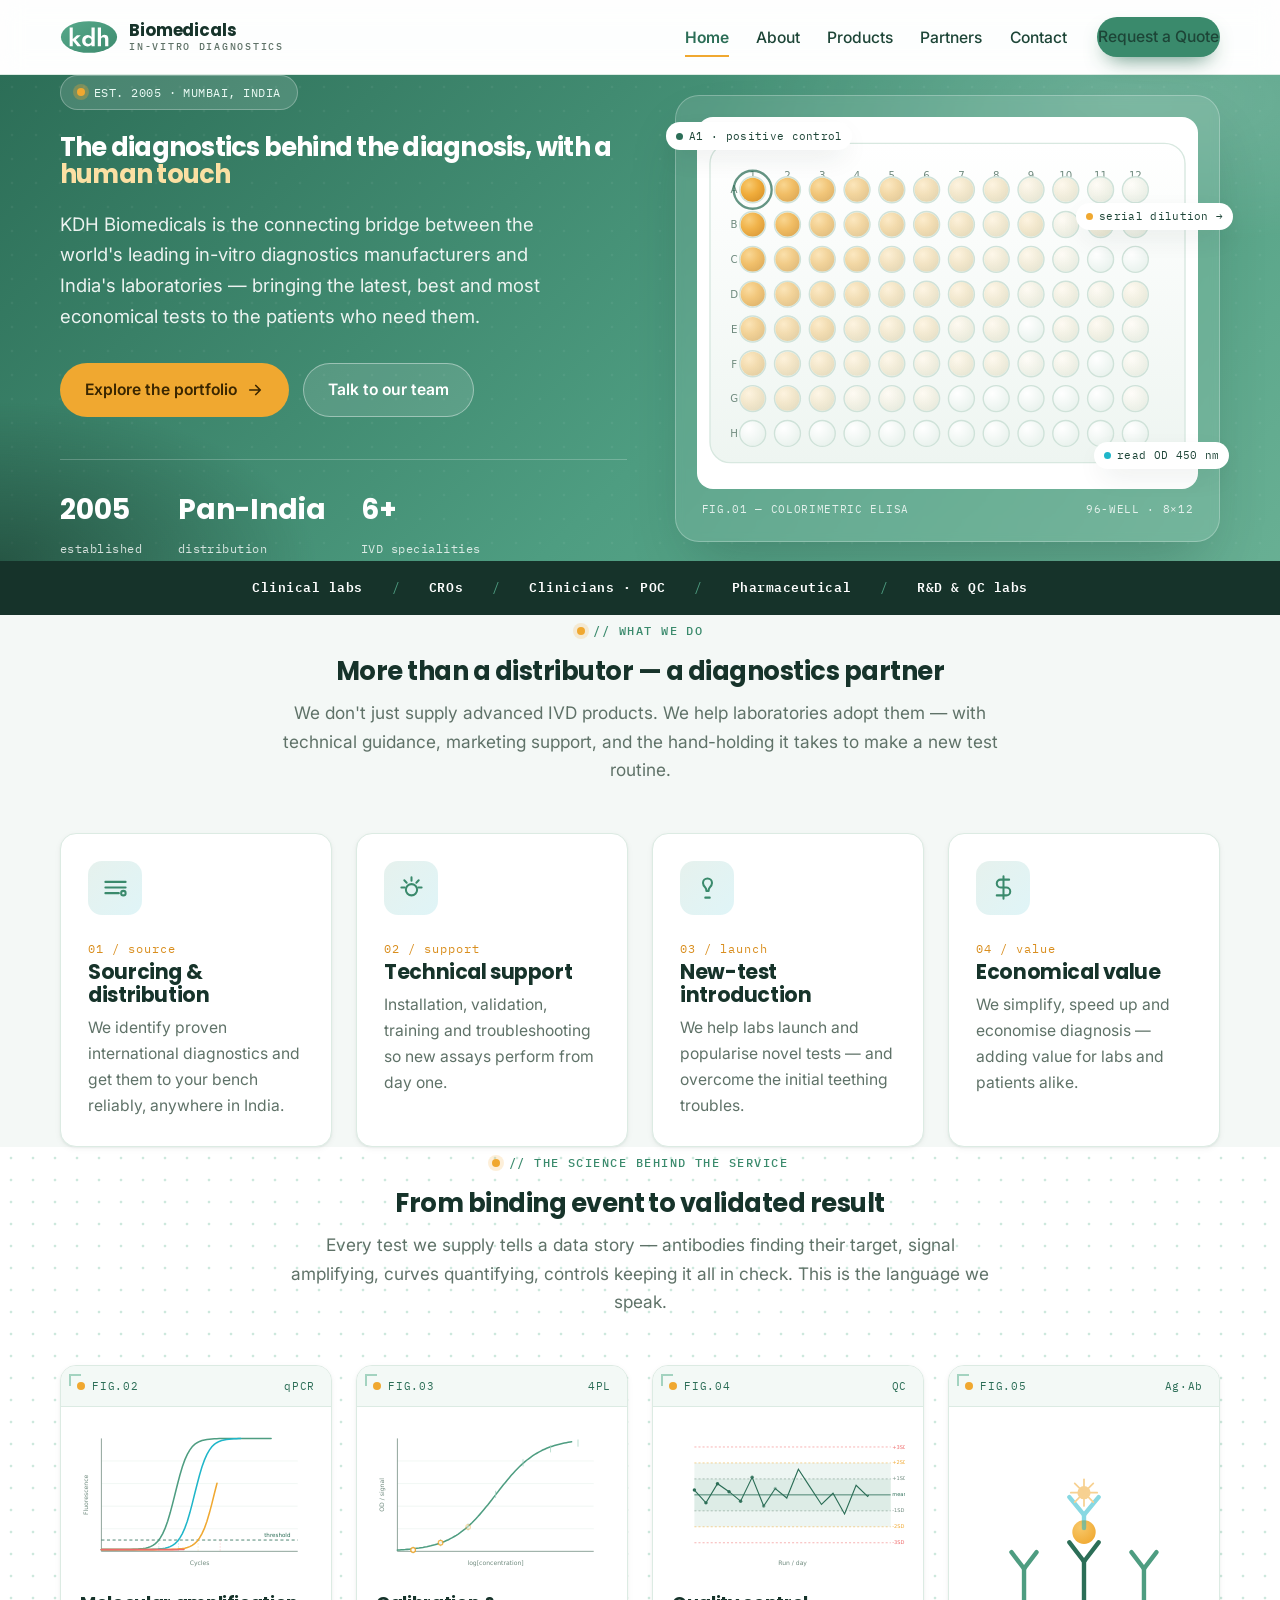
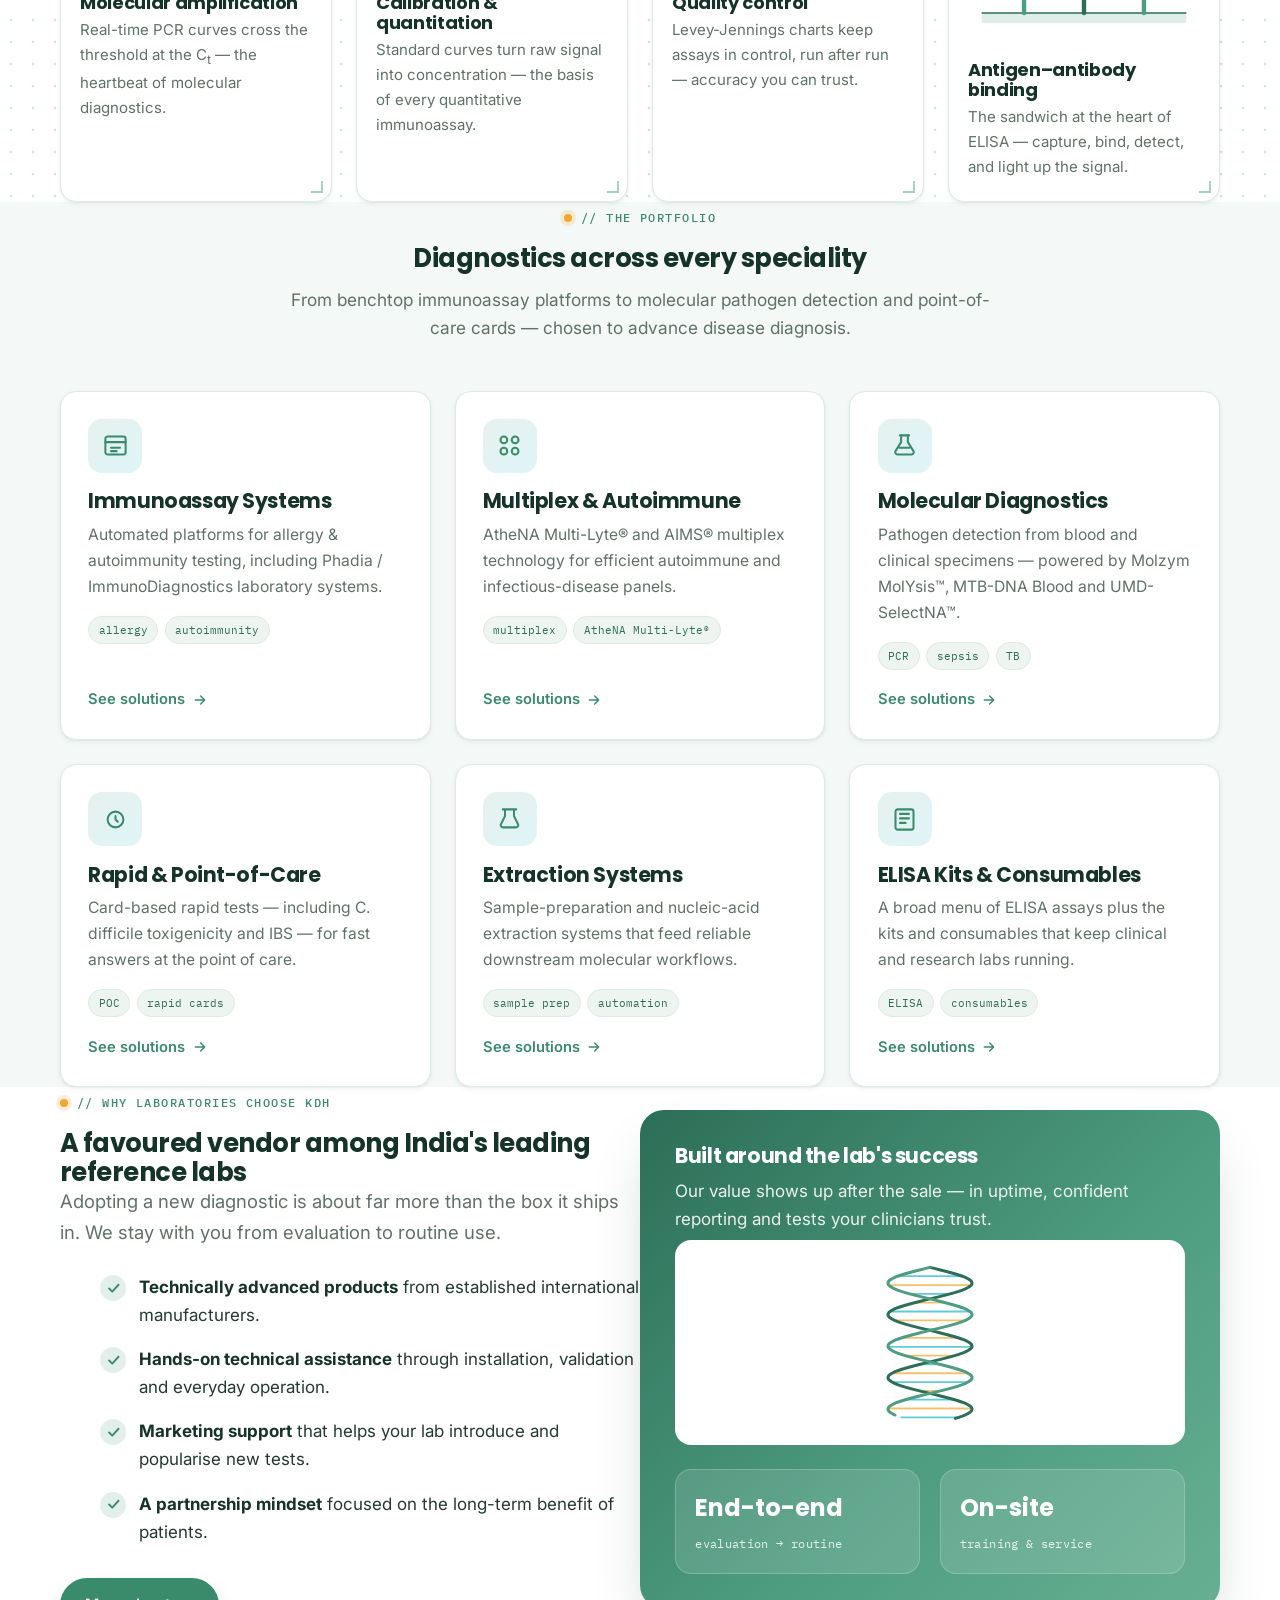
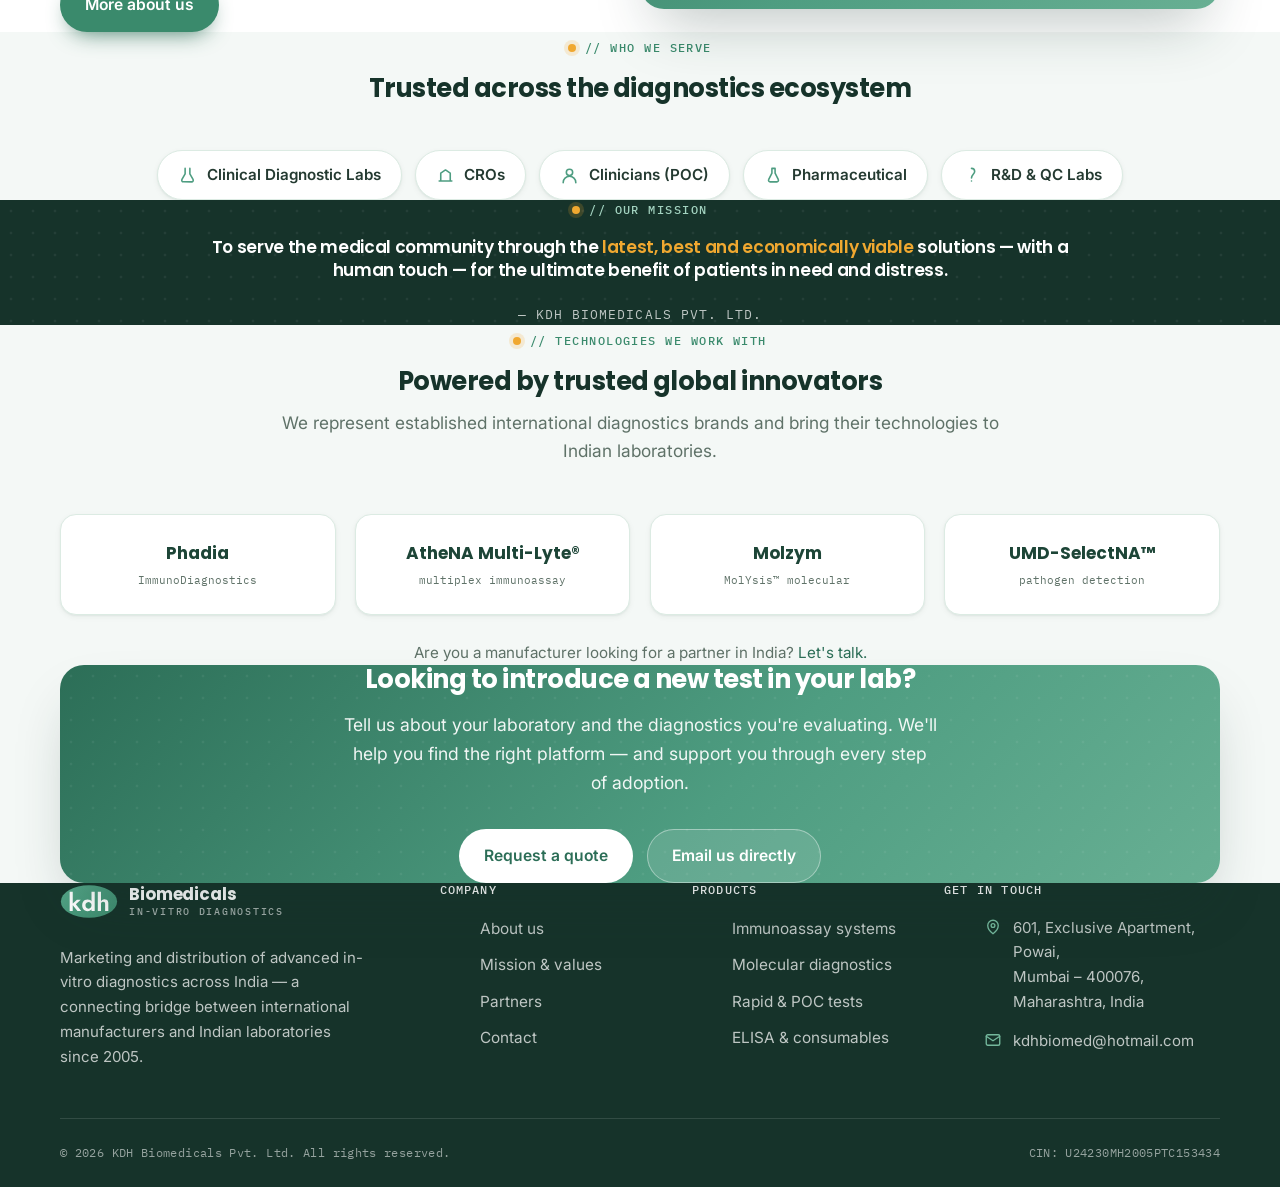
==== commit 5cbe2746: "Rebrand site around kdh logo with an IVD design language Rebuild the visual identity from the compan" ====
--- a/index.html
+++ b/index.html
@@ -3,56 +3,41 @@
 <head>
   <meta charset="UTF-8" />
   <meta name="viewport" content="width=device-width, initial-scale=1.0" />
-  <title>KDH Biomedicals — Advanced Laboratory Diagnostics for India</title>
-  <meta name="description" content="KDH Biomedicals Pvt. Ltd. markets and distributes advanced laboratory diagnostics — immunoassay systems, molecular diagnostics, ELISA and rapid point-of-care tests — to clinical labs, CROs, pharma and research across India." />
-  <meta name="theme-color" content="#0a2540" />
+  <title>KDH Biomedicals — In-Vitro Diagnostics for India</title>
+  <meta name="description" content="KDH Biomedicals markets and distributes advanced in-vitro diagnostics across India — immunoassay & ELISA systems, molecular diagnostics, and rapid point-of-care tests — with hands-on technical support and a human touch." />
+  <meta name="theme-color" content="#16332a" />
   <link rel="canonical" href="https://www.kdhbiomed.com/" />
-
-  <!-- Open Graph / Twitter -->
   <meta property="og:type" content="website" />
-  <meta property="og:title" content="KDH Biomedicals — Advanced Laboratory Diagnostics for India" />
-  <meta property="og:description" content="A connecting bridge between international diagnostics manufacturers and Indian laboratories — with technical support and a human touch." />
+  <meta property="og:title" content="KDH Biomedicals — In-Vitro Diagnostics for India" />
+  <meta property="og:description" content="A connecting bridge between international IVD manufacturers and Indian laboratories — immunoassay, molecular and point-of-care diagnostics." />
   <meta property="og:url" content="https://www.kdhbiomed.com/" />
   <meta property="og:site_name" content="KDH Biomedicals" />
   <meta name="twitter:card" content="summary_large_image" />
-
   <link rel="icon" href="assets/favicon.svg" type="image/svg+xml" />
   <link rel="preconnect" href="https://fonts.googleapis.com" />
   <link rel="preconnect" href="https://fonts.gstatic.com" crossorigin />
-  <link href="https://fonts.googleapis.com/css2?family=Inter:wght@400;500;600;700;800&display=swap" rel="stylesheet" />
+  <link href="https://fonts.googleapis.com/css2?family=IBM+Plex+Mono:wght@400;500;600&family=Inter:wght@400;500;600;700;800&family=Poppins:wght@500;600;700;800&display=swap" rel="stylesheet" />
   <link rel="stylesheet" href="css/styles.css" />
-
   <script type="application/ld+json">
   {
-    "@context": "https://schema.org",
-    "@type": "MedicalBusiness",
-    "name": "KDH Biomedicals Pvt. Ltd.",
-    "url": "https://www.kdhbiomed.com/",
-    "logo": "https://www.kdhbiomed.com/assets/logo.svg",
-    "email": "kdhbiomed@hotmail.com",
-    "foundingDate": "2005",
-    "description": "Marketing and distribution of laboratory medicine products — immunoassay systems, molecular diagnostics, ELISA and rapid point-of-care tests — across India.",
-    "address": {
-      "@type": "PostalAddress",
-      "streetAddress": "601, Exclusive Apartment, Powai",
-      "addressLocality": "Mumbai",
-      "addressRegion": "Maharashtra",
-      "postalCode": "400076",
-      "addressCountry": "IN"
-    },
-    "areaServed": "IN"
+    "@context":"https://schema.org","@type":"MedicalBusiness",
+    "name":"KDH Biomedicals Pvt. Ltd.","url":"https://www.kdhbiomed.com/",
+    "logo":"https://www.kdhbiomed.com/assets/logo.svg","email":"kdhbiomed@hotmail.com","foundingDate":"2005",
+    "description":"Marketing and distribution of in-vitro diagnostics — immunoassay & ELISA systems, molecular diagnostics and rapid point-of-care tests — across India.",
+    "address":{"@type":"PostalAddress","streetAddress":"601, Exclusive Apartment, Powai","addressLocality":"Mumbai","addressRegion":"Maharashtra","postalCode":"400076","addressCountry":"IN"},
+    "areaServed":"IN"
   }
   </script>
 </head>
 <body>
   <a class="skip-link" href="#main">Skip to content</a>
 
-  <!-- ============ HEADER ============ -->
+  <!-- HEADER -->
   <header class="site-header" id="top">
     <div class="container header-inner">
       <a class="brand" href="index.html" aria-label="KDH Biomedicals — home">
-        <img class="brand-mark" src="assets/logo.svg" alt="" width="38" height="38" />
-        <span class="brand-text"><strong>KDH</strong> Biomedicals<span>Laboratory Diagnostics</span></span>
+        <img class="brand-mark" src="assets/logo.svg" alt="KDH Biomedicals" width="58" />
+        <span class="brand-text">Biomedicals<span>In-Vitro Diagnostics</span></span>
       </a>
       <nav class="main-nav" id="main-nav" aria-label="Primary">
         <ul>
@@ -71,217 +56,207 @@
   </header>
 
   <main id="main">
-    <!-- ============ HERO ============ -->
+    <!-- HERO -->
     <section class="hero">
-      <svg class="hero-molecule" viewBox="0 0 1200 600" preserveAspectRatio="xMidYMid slice" aria-hidden="true">
-        <g fill="none" stroke="rgba(255,255,255,0.5)" stroke-width="1.5">
-          <circle cx="980" cy="120" r="6" fill="rgba(255,255,255,0.6)"/>
-          <circle cx="1080" cy="200" r="4" fill="rgba(255,255,255,0.5)"/>
-          <circle cx="900" cy="240" r="5" fill="rgba(255,255,255,0.5)"/>
-          <circle cx="1040" cy="320" r="7" fill="rgba(255,255,255,0.55)"/>
-          <circle cx="940" cy="400" r="4" fill="rgba(255,255,255,0.5)"/>
-          <line x1="980" y1="120" x2="1080" y2="200"/>
-          <line x1="980" y1="120" x2="900" y2="240"/>
-          <line x1="900" y1="240" x2="1040" y2="320"/>
-          <line x1="1080" y1="200" x2="1040" y2="320"/>
-          <line x1="1040" y1="320" x2="940" y2="400"/>
-          <line x1="900" y1="240" x2="940" y2="400"/>
-        </g>
-      </svg>
       <div class="container hero-inner">
         <div class="hero-copy reveal">
-          <span class="hero-badge"><span class="dot"></span> Serving laboratories across India since 2005</span>
-          <h1>Advanced lab diagnostics, delivered with a <span class="hl">human touch</span></h1>
-          <p class="lede">KDH Biomedicals is the connecting bridge between the world's leading diagnostics manufacturers and Indian laboratories — bringing the latest, best and most economically viable tests to the patients who need them.</p>
+          <span class="hero-badge"><span class="dot"></span> EST. 2005 · MUMBAI, INDIA</span>
+          <h1>The diagnostics behind the diagnosis, with a <span class="hl">human touch</span></h1>
+          <p class="lede">KDH Biomedicals is the connecting bridge between the world's leading in-vitro diagnostics manufacturers and India's laboratories — bringing the latest, best and most economical tests to the patients who need them.</p>
           <div class="hero-actions">
-            <a class="btn btn-accent" href="products.html">Explore our products
+            <a class="btn btn-accent" href="products.html">Explore the portfolio
               <svg viewBox="0 0 24 24" fill="none" stroke="currentColor" stroke-width="2.2" stroke-linecap="round" stroke-linejoin="round"><path d="M5 12h14M13 6l6 6-6 6"/></svg>
             </a>
             <a class="btn btn-light" href="contact.html">Talk to our team</a>
           </div>
           <div class="hero-stats">
-            <div class="stat"><strong>2005</strong><span>Established in Mumbai</span></div>
-            <div class="stat"><strong>Pan-India</strong><span>Distribution reach</span></div>
-            <div class="stat"><strong>6+</strong><span>Diagnostic specialities</span></div>
-          </div>
-        </div>
+            <div class="stat"><strong>2005</strong><span>established</span></div>
+            <div class="stat"><strong>Pan-India</strong><span>distribution</span></div>
+            <div class="stat"><strong>6+</strong><span>IVD specialities</span></div>
+          </div>
+        </div>
+
         <div class="hero-visual reveal">
-          <div class="vcard">
-            <div class="vrow">
-              <span class="vicon"><svg viewBox="0 0 24 24" fill="none" stroke="currentColor" stroke-width="1.8" stroke-linecap="round" stroke-linejoin="round"><path d="M9 3v6l-5 8a2 2 0 0 0 1.7 3h12.6a2 2 0 0 0 1.7-3l-5-8V3"/><path d="M8 3h8M7.5 14h9"/></svg></span>
-              <div><h4>Molecular Diagnostics</h4><p>Pathogen detection from blood &amp; clinical specimens</p></div>
-            </div>
-          </div>
-          <div class="vcard">
-            <div class="vrow">
-              <span class="vicon"><svg viewBox="0 0 24 24" fill="none" stroke="currentColor" stroke-width="1.8" stroke-linecap="round" stroke-linejoin="round"><rect x="3" y="4" width="18" height="16" rx="2"/><path d="M3 9h18M8 14h8M8 17h5"/></svg></span>
-              <div><h4>Immunoassay Systems</h4><p>Allergy &amp; autoimmunity testing platforms</p></div>
-            </div>
-          </div>
-          <div class="vcard">
-            <div class="vrow">
-              <span class="vicon"><svg viewBox="0 0 24 24" fill="none" stroke="currentColor" stroke-width="1.8" stroke-linecap="round" stroke-linejoin="round"><path d="M5 12a7 7 0 1 0 14 0 7 7 0 0 0-14 0Z"/><path d="M12 9v3l2 2"/></svg></span>
-              <div><h4>Rapid &amp; Point-of-Care</h4><p>Results where the clinician needs them</p></div>
-            </div>
-          </div>
-        </div>
-      </div>
-    </section>
-
-    <!-- ============ TRUST STRIP ============ -->
-    <div class="trust">
-      <div class="container">
-        <span><strong>Clinical Diagnostic Labs</strong></span><span class="sep">•</span>
-        <span><strong>CROs &amp; Research</strong></span><span class="sep">•</span>
-        <span><strong>Clinicians (POC)</strong></span><span class="sep">•</span>
-        <span><strong>Pharmaceutical</strong></span><span class="sep">•</span>
-        <span><strong>R&amp;D &amp; QC Labs</strong></span>
+          <div class="plate-figure">
+            <span class="callout tl"><span class="cdot" style="background:#2c6e57"></span> A1 · positive control</span>
+            <span class="callout tr"><span class="cdot" style="background:#f0a830"></span> serial dilution →</span>
+            <span class="callout br"><span class="cdot" style="background:#1fb6c9"></span> read OD 450 nm</span>
+            <img src="assets/elisa-plate.svg" alt="A 96-well ELISA microplate showing a colorimetric serial-dilution gradient developing across the wells" width="540" height="372" />
+            <div class="plate-cap"><span>FIG.01 — COLORIMETRIC ELISA</span><span>96-WELL · 8×12</span></div>
+          </div>
+        </div>
+      </div>
+    </section>
+
+    <!-- STRIP -->
+    <div class="strip">
+      <div class="container">
+        <span><strong>Clinical labs</strong></span><span class="sep">/</span>
+        <span><strong>CROs</strong></span><span class="sep">/</span>
+        <span><strong>Clinicians · POC</strong></span><span class="sep">/</span>
+        <span><strong>Pharmaceutical</strong></span><span class="sep">/</span>
+        <span><strong>R&amp;D &amp; QC labs</strong></span>
       </div>
     </div>
 
-    <!-- ============ WHAT WE DO ============ -->
+    <!-- WHAT WE DO -->
     <section class="section">
       <div class="container">
         <div class="section-head center reveal">
-          <span class="eyebrow">What we do</span>
+          <span class="eyebrow">// what we do</span>
           <h2>More than a distributor — a diagnostics partner</h2>
-          <p>We don't just supply technologically advanced products. We help laboratories adopt them: with technical guidance, marketing support and the hand-holding it takes to make a new test routine.</p>
+          <p>We don't just supply advanced IVD products. We help laboratories adopt them — with technical guidance, marketing support, and the hand-holding it takes to make a new test routine.</p>
         </div>
         <div class="grid grid-4">
           <article class="card card-hover value-card reveal">
             <span class="icon-badge"><svg viewBox="0 0 24 24" fill="none" stroke="currentColor" stroke-width="1.8" stroke-linecap="round" stroke-linejoin="round"><path d="M3 7h18M3 12h18M3 17h12"/><circle cx="19" cy="17" r="2"/></svg></span>
-            <span class="num">01</span>
+            <span class="num">01 / source</span>
             <h3>Sourcing &amp; distribution</h3>
-            <p>We identify and bring proven international diagnostics to India, and get them to your bench reliably.</p>
+            <p>We identify proven international diagnostics and get them to your bench reliably, anywhere in India.</p>
           </article>
           <article class="card card-hover value-card reveal">
             <span class="icon-badge"><svg viewBox="0 0 24 24" fill="none" stroke="currentColor" stroke-width="1.8" stroke-linecap="round" stroke-linejoin="round"><path d="M12 3v3M5.6 5.6l2.1 2.1M3 12h3M18 12h3M16.3 7.7l2.1-2.1"/><circle cx="12" cy="14" r="5"/></svg></span>
-            <span class="num">02</span>
+            <span class="num">02 / support</span>
             <h3>Technical support</h3>
-            <p>Our team assists with installation, training and troubleshooting so new assays perform from day one.</p>
+            <p>Installation, validation, training and troubleshooting so new assays perform from day one.</p>
           </article>
           <article class="card card-hover value-card reveal">
             <span class="icon-badge"><svg viewBox="0 0 24 24" fill="none" stroke="currentColor" stroke-width="1.8" stroke-linecap="round" stroke-linejoin="round"><path d="M16 8a4 4 0 1 0-8 0c0 2 1 3 2 4s1 2 1 3h2c0-1 0-2 1-3s2-2 2-4Z"/><path d="M10 21h4"/></svg></span>
-            <span class="num">03</span>
+            <span class="num">03 / launch</span>
             <h3>New-test introduction</h3>
             <p>We help labs launch and popularise novel tests — and overcome the initial teething troubles.</p>
           </article>
           <article class="card card-hover value-card reveal">
             <span class="icon-badge"><svg viewBox="0 0 24 24" fill="none" stroke="currentColor" stroke-width="1.8" stroke-linecap="round" stroke-linejoin="round"><path d="M12 2v20M17 5H9.5a3.5 3.5 0 0 0 0 7h5a3.5 3.5 0 0 1 0 7H6"/></svg></span>
-            <span class="num">04</span>
+            <span class="num">04 / value</span>
             <h3>Economical value</h3>
-            <p>We work to simplify, speed up and economise diagnosis — adding value for labs and patients alike.</p>
-          </article>
-        </div>
-      </div>
-    </section>
-
-    <!-- ============ PRODUCT CATEGORIES ============ -->
-    <section class="section section--alt">
+            <p>We simplify, speed up and economise diagnosis — adding value for labs and patients alike.</p>
+          </article>
+        </div>
+      </div>
+    </section>
+
+    <!-- SIGNATURE: SCIENCE FIGURES -->
+    <section class="section section--alt dotgrid">
       <div class="container">
         <div class="section-head center reveal">
-          <span class="eyebrow">Our portfolio</span>
+          <span class="eyebrow">// the science behind the service</span>
+          <h2>From binding event to validated result</h2>
+          <p>Every test we supply tells a data story — antibodies finding their target, signal amplifying, curves quantifying, controls keeping it all in check. This is the language we speak.</p>
+        </div>
+        <div class="grid grid-4">
+          <figure class="figure fig-corner reveal">
+            <div class="fig-head"><span class="id">FIG.02</span><span>qPCR</span></div>
+            <div class="fig-media"><img src="assets/curve-ct.svg" alt="qPCR amplification curves rising and crossing a horizontal threshold line, with Ct values marked" loading="lazy" /></div>
+            <figcaption class="fig-body"><h3>Molecular amplification</h3><p>Real-time PCR curves cross the threshold at the C<sub>t</sub> — the heartbeat of molecular diagnostics.</p></figcaption>
+          </figure>
+          <figure class="figure fig-corner reveal">
+            <div class="fig-head"><span class="id">FIG.03</span><span>4PL</span></div>
+            <div class="fig-media"><img src="assets/curve-calibration.svg" alt="A four-parameter logistic calibration curve with standard points plotted along it" loading="lazy" /></div>
+            <figcaption class="fig-body"><h3>Calibration &amp; quantitation</h3><p>Standard curves turn raw signal into concentration — the basis of every quantitative immunoassay.</p></figcaption>
+          </figure>
+          <figure class="figure fig-corner reveal">
+            <div class="fig-head"><span class="id">FIG.04</span><span>QC</span></div>
+            <div class="fig-media"><img src="assets/chart-lj.svg" alt="A Levey-Jennings quality-control chart with mean and standard-deviation bands and plotted control points" loading="lazy" /></div>
+            <figcaption class="fig-body"><h3>Quality control</h3><p>Levey-Jennings charts keep assays in control, run after run — accuracy you can trust.</p></figcaption>
+          </figure>
+          <figure class="figure fig-corner reveal">
+            <div class="fig-head"><span class="id">FIG.05</span><span>Ag·Ab</span></div>
+            <div class="fig-media"><img src="assets/motif-antibody.svg" alt="An antigen-antibody sandwich: capture antibody, bound antigen, and labelled detection antibody emitting signal" loading="lazy" /></div>
+            <figcaption class="fig-body"><h3>Antigen–antibody binding</h3><p>The sandwich at the heart of ELISA — capture, bind, detect, and light up the signal.</p></figcaption>
+          </figure>
+        </div>
+      </div>
+    </section>
+
+    <!-- PRODUCT CATEGORIES -->
+    <section class="section">
+      <div class="container">
+        <div class="section-head center reveal">
+          <span class="eyebrow">// the portfolio</span>
           <h2>Diagnostics across every speciality</h2>
-          <p>From benchtop immunoassay platforms to molecular pathogen detection and point-of-care cards — a portfolio chosen to advance disease diagnosis.</p>
+          <p>From benchtop immunoassay platforms to molecular pathogen detection and point-of-care cards — chosen to advance disease diagnosis.</p>
         </div>
         <div class="grid grid-3">
           <article class="card card-hover cat-card reveal">
             <span class="icon-badge"><svg viewBox="0 0 24 24" fill="none" stroke="currentColor" stroke-width="1.8" stroke-linecap="round" stroke-linejoin="round"><rect x="3" y="4" width="18" height="16" rx="2"/><path d="M3 9h18M8 14h8M8 17h5"/></svg></span>
             <h3>Immunoassay Systems</h3>
-            <p>Automated platforms for allergy and autoimmunity testing, including Phadia / ImmunoDiagnostics laboratory systems.</p>
-            <div class="tag-list"><span class="tag">Allergy</span><span class="tag">Autoimmunity</span><span class="tag">Automation</span></div>
+            <p>Automated platforms for allergy &amp; autoimmunity testing, including Phadia / ImmunoDiagnostics laboratory systems.</p>
+            <div class="tag-list"><span class="tag">allergy</span><span class="tag">autoimmunity</span></div>
             <a class="card-link" href="products.html#immunoassay">See solutions <svg viewBox="0 0 24 24" fill="none" stroke="currentColor" stroke-width="2.2" stroke-linecap="round" stroke-linejoin="round"><path d="M5 12h14M13 6l6 6-6 6"/></svg></a>
           </article>
           <article class="card card-hover cat-card reveal">
             <span class="icon-badge"><svg viewBox="0 0 24 24" fill="none" stroke="currentColor" stroke-width="1.8" stroke-linecap="round" stroke-linejoin="round"><circle cx="7" cy="7" r="3"/><circle cx="17" cy="7" r="3"/><circle cx="7" cy="17" r="3"/><circle cx="17" cy="17" r="3"/></svg></span>
             <h3>Multiplex &amp; Autoimmune</h3>
             <p>AtheNA Multi-Lyte® and AIMS® multiplex technology for efficient autoimmune and infectious-disease panels.</p>
-            <div class="tag-list"><span class="tag">Multiplex</span><span class="tag">AtheNA Multi-Lyte®</span></div>
+            <div class="tag-list"><span class="tag">multiplex</span><span class="tag">AtheNA Multi-Lyte®</span></div>
             <a class="card-link" href="products.html#multiplex">See solutions <svg viewBox="0 0 24 24" fill="none" stroke="currentColor" stroke-width="2.2" stroke-linecap="round" stroke-linejoin="round"><path d="M5 12h14M13 6l6 6-6 6"/></svg></a>
           </article>
           <article class="card card-hover cat-card reveal">
             <span class="icon-badge"><svg viewBox="0 0 24 24" fill="none" stroke="currentColor" stroke-width="1.8" stroke-linecap="round" stroke-linejoin="round"><path d="M9 3v6l-5 8a2 2 0 0 0 1.7 3h12.6a2 2 0 0 0 1.7-3l-5-8V3"/><path d="M8 3h8M7.5 14h9"/></svg></span>
             <h3>Molecular Diagnostics</h3>
-            <p>Pathogen detection from blood and clinical specimens, powered by Molzym MolYsis™, MTB-DNA Blood and UMD-SelectNA™.</p>
-            <div class="tag-list"><span class="tag">PCR</span><span class="tag">Sepsis</span><span class="tag">TB</span></div>
+            <p>Pathogen detection from blood and clinical specimens — powered by Molzym MolYsis™, MTB-DNA Blood and UMD-SelectNA™.</p>
+            <div class="tag-list"><span class="tag">PCR</span><span class="tag">sepsis</span><span class="tag">TB</span></div>
             <a class="card-link" href="products.html#molecular">See solutions <svg viewBox="0 0 24 24" fill="none" stroke="currentColor" stroke-width="2.2" stroke-linecap="round" stroke-linejoin="round"><path d="M5 12h14M13 6l6 6-6 6"/></svg></a>
           </article>
           <article class="card card-hover cat-card reveal">
             <span class="icon-badge"><svg viewBox="0 0 24 24" fill="none" stroke="currentColor" stroke-width="1.8" stroke-linecap="round" stroke-linejoin="round"><path d="M5 12a7 7 0 1 0 14 0 7 7 0 0 0-14 0Z"/><path d="M12 9v3l2 2"/></svg></span>
             <h3>Rapid &amp; Point-of-Care</h3>
             <p>Card-based rapid tests — including C. difficile toxigenicity and IBS — for fast answers at the point of care.</p>
-            <div class="tag-list"><span class="tag">POC</span><span class="tag">Rapid cards</span></div>
+            <div class="tag-list"><span class="tag">POC</span><span class="tag">rapid cards</span></div>
             <a class="card-link" href="products.html#rapid">See solutions <svg viewBox="0 0 24 24" fill="none" stroke="currentColor" stroke-width="2.2" stroke-linecap="round" stroke-linejoin="round"><path d="M5 12h14M13 6l6 6-6 6"/></svg></a>
           </article>
           <article class="card card-hover cat-card reveal">
             <span class="icon-badge"><svg viewBox="0 0 24 24" fill="none" stroke="currentColor" stroke-width="1.8" stroke-linecap="round" stroke-linejoin="round"><path d="M6 3h12M8 3v6l-3.5 7A2 2 0 0 0 6.3 19h11.4a2 2 0 0 0 1.8-3L16 9V3"/></svg></span>
             <h3>Extraction Systems</h3>
             <p>Sample-preparation and nucleic-acid extraction systems that feed reliable downstream molecular workflows.</p>
-            <div class="tag-list"><span class="tag">Sample prep</span><span class="tag">Automation</span></div>
+            <div class="tag-list"><span class="tag">sample prep</span><span class="tag">automation</span></div>
             <a class="card-link" href="products.html#extraction">See solutions <svg viewBox="0 0 24 24" fill="none" stroke="currentColor" stroke-width="2.2" stroke-linecap="round" stroke-linejoin="round"><path d="M5 12h14M13 6l6 6-6 6"/></svg></a>
           </article>
           <article class="card card-hover cat-card reveal">
             <span class="icon-badge"><svg viewBox="0 0 24 24" fill="none" stroke="currentColor" stroke-width="1.8" stroke-linecap="round" stroke-linejoin="round"><rect x="4" y="3" width="16" height="18" rx="2"/><path d="M8 7h8M8 11h8M8 15h5"/></svg></span>
             <h3>ELISA Kits &amp; Consumables</h3>
             <p>A broad menu of ELISA assays plus the kits and consumables that keep clinical and research labs running.</p>
-            <div class="tag-list"><span class="tag">ELISA</span><span class="tag">Consumables</span></div>
+            <div class="tag-list"><span class="tag">ELISA</span><span class="tag">consumables</span></div>
             <a class="card-link" href="products.html#elisa">See solutions <svg viewBox="0 0 24 24" fill="none" stroke="currentColor" stroke-width="2.2" stroke-linecap="round" stroke-linejoin="round"><path d="M5 12h14M13 6l6 6-6 6"/></svg></a>
           </article>
         </div>
       </div>
     </section>
 
-    <!-- ============ WHY KDH (split) ============ -->
-    <section class="section">
+    <!-- WHY KDH (split with helix figure) -->
+    <section class="section section--alt">
       <div class="container split">
         <div class="split-copy reveal">
-          <span class="eyebrow">Why laboratories choose KDH</span>
+          <span class="eyebrow">// why laboratories choose kdh</span>
           <h2>A favoured vendor among India's leading reference labs</h2>
-          <p class="lede">Because adopting a new diagnostic is about far more than the box it ships in. We stay with you from evaluation to routine use.</p>
+          <p class="lede">Adopting a new diagnostic is about far more than the box it ships in. We stay with you from evaluation to routine use.</p>
           <ul class="list-check">
-            <li>
-              <span class="check"><svg viewBox="0 0 24 24" fill="none" stroke="currentColor" stroke-width="3" stroke-linecap="round" stroke-linejoin="round"><path d="M5 12l5 5L20 6"/></svg></span>
-              <p><strong>Technically advanced products</strong> sourced from established international manufacturers.</p>
-            </li>
-            <li>
-              <span class="check"><svg viewBox="0 0 24 24" fill="none" stroke="currentColor" stroke-width="3" stroke-linecap="round" stroke-linejoin="round"><path d="M5 12l5 5L20 6"/></svg></span>
-              <p><strong>Hands-on technical assistance</strong> through installation, validation and everyday operation.</p>
-            </li>
-            <li>
-              <span class="check"><svg viewBox="0 0 24 24" fill="none" stroke="currentColor" stroke-width="3" stroke-linecap="round" stroke-linejoin="round"><path d="M5 12l5 5L20 6"/></svg></span>
-              <p><strong>Marketing support</strong> that helps your lab introduce and popularise new tests in your region.</p>
-            </li>
-            <li>
-              <span class="check"><svg viewBox="0 0 24 24" fill="none" stroke="currentColor" stroke-width="3" stroke-linecap="round" stroke-linejoin="round"><path d="M5 12l5 5L20 6"/></svg></span>
-              <p><strong>A partnership mindset</strong> focused on the long-term benefit of the medical community and patients.</p>
-            </li>
+            <li><span class="check"><svg viewBox="0 0 24 24" fill="none" stroke="currentColor" stroke-width="3" stroke-linecap="round" stroke-linejoin="round"><path d="M5 12l5 5L20 6"/></svg></span><p><strong>Technically advanced products</strong> from established international manufacturers.</p></li>
+            <li><span class="check"><svg viewBox="0 0 24 24" fill="none" stroke="currentColor" stroke-width="3" stroke-linecap="round" stroke-linejoin="round"><path d="M5 12l5 5L20 6"/></svg></span><p><strong>Hands-on technical assistance</strong> through installation, validation and everyday operation.</p></li>
+            <li><span class="check"><svg viewBox="0 0 24 24" fill="none" stroke="currentColor" stroke-width="3" stroke-linecap="round" stroke-linejoin="round"><path d="M5 12l5 5L20 6"/></svg></span><p><strong>Marketing support</strong> that helps your lab introduce and popularise new tests.</p></li>
+            <li><span class="check"><svg viewBox="0 0 24 24" fill="none" stroke="currentColor" stroke-width="3" stroke-linecap="round" stroke-linejoin="round"><path d="M5 12l5 5L20 6"/></svg></span><p><strong>A partnership mindset</strong> focused on the long-term benefit of patients.</p></li>
           </ul>
-          <div class="hero-actions">
-            <a class="btn btn-primary" href="about.html">More about us</a>
-          </div>
+          <div class="hero-actions"><a class="btn btn-primary" href="about.html">More about us</a></div>
         </div>
         <div class="split-media reveal">
           <div class="media-panel">
             <h3>Built around the lab's success</h3>
-            <p style="color:rgba(255,255,255,.9); margin-top:.6rem;">Our value shows up after the sale — in uptime, confident reporting and tests your clinicians trust.</p>
+            <p style="color:rgba(255,255,255,.9);margin-top:.6rem;">Our value shows up after the sale — in uptime, confident reporting and tests your clinicians trust.</p>
+            <div class="fig-in"><img src="assets/motif-helix.svg" alt="A DNA double helix" style="height:180px;margin:0 auto" /></div>
             <div class="stat-row">
-              <div class="stat-box"><strong>End&#8209;to&#8209;end</strong><span>From evaluation to routine use</span></div>
-              <div class="stat-box"><strong>On&#8209;site</strong><span>Training &amp; troubleshooting</span></div>
-              <div class="stat-box"><strong>Trusted</strong><span>By reference laboratories</span></div>
-              <div class="stat-box"><strong>Responsive</strong><span>Direct line to our team</span></div>
+              <div class="stat-box"><strong>End-to-end</strong><span>evaluation → routine</span></div>
+              <div class="stat-box"><strong>On-site</strong><span>training &amp; service</span></div>
             </div>
           </div>
         </div>
       </div>
     </section>
 
-    <!-- ============ WHO WE SERVE ============ -->
-    <section class="section section--alt section--tight">
-      <div class="container">
-        <div class="section-head center reveal">
-          <span class="eyebrow">Who we serve</span>
-          <h2>Trusted across the diagnostics ecosystem</h2>
-        </div>
+    <!-- WHO WE SERVE -->
+    <section class="section section--tight">
+      <div class="container">
+        <div class="section-head center reveal"><span class="eyebrow">// who we serve</span><h2>Trusted across the diagnostics ecosystem</h2></div>
         <div class="chips reveal">
           <span class="chip"><svg viewBox="0 0 24 24" fill="none" stroke="currentColor" stroke-width="2" stroke-linecap="round" stroke-linejoin="round"><path d="M9 3v7l-4 7a2 2 0 0 0 1.7 3h10.6a2 2 0 0 0 1.7-3l-4-7V3"/></svg> Clinical Diagnostic Labs</span>
           <span class="chip"><svg viewBox="0 0 24 24" fill="none" stroke="currentColor" stroke-width="2" stroke-linecap="round" stroke-linejoin="round"><path d="M4 19h16M6 19V9l6-4 6 4v10"/></svg> CROs</span>
@@ -292,36 +267,30 @@
       </div>
     </section>
 
-    <!-- ============ MISSION ============ -->
-    <section class="section mission">
-      <div class="container">
-        <span class="eyebrow" style="color:var(--accent-400); justify-content:center; display:flex;">Our mission</span>
+    <!-- MISSION -->
+    <section class="section section--dark dotgrid mission">
+      <div class="container">
+        <span class="eyebrow" style="justify-content:center;display:flex;">// our mission</span>
         <blockquote>To serve the medical community through the <span class="hl">latest, best and economically viable</span> solutions — with a human touch — for the ultimate benefit of patients in need and distress.</blockquote>
-        <cite>— KDH Biomedicals Pvt. Ltd.</cite>
-      </div>
-    </section>
-
-    <!-- ============ PARTNERS ============ -->
+        <cite>— KDH BIOMEDICALS PVT. LTD.</cite>
+      </div>
+    </section>
+
+    <!-- PARTNERS -->
     <section class="section">
       <div class="container">
-        <div class="section-head center reveal">
-          <span class="eyebrow">Technologies we work with</span>
-          <h2>Powered by trusted global innovators</h2>
-          <p>We represent and work with established international diagnostics brands to bring their technologies to Indian laboratories.</p>
-        </div>
+        <div class="section-head center reveal"><span class="eyebrow">// technologies we work with</span><h2>Powered by trusted global innovators</h2><p>We represent established international diagnostics brands and bring their technologies to Indian laboratories.</p></div>
         <div class="partner-grid reveal">
           <div class="partner-logo">Phadia<small>ImmunoDiagnostics</small></div>
-          <div class="partner-logo">AtheNA Multi-Lyte®<small>Multiplex immunoassay</small></div>
+          <div class="partner-logo">AtheNA Multi-Lyte®<small>multiplex immunoassay</small></div>
           <div class="partner-logo">Molzym<small>MolYsis™ molecular</small></div>
-          <div class="partner-logo">UMD-SelectNA™<small>Pathogen detection</small></div>
-        </div>
-        <p style="text-align:center; margin-top:1.6rem; color:var(--muted); font-size:.95rem;">
-          Are you a manufacturer looking for a partner in India? <a href="contact.html">Let's talk.</a>
-        </p>
-      </div>
-    </section>
-
-    <!-- ============ CTA ============ -->
+          <div class="partner-logo">UMD-SelectNA™<small>pathogen detection</small></div>
+        </div>
+        <p style="text-align:center;margin-top:1.6rem;color:var(--muted);font-size:.95rem;">Are you a manufacturer looking for a partner in India? <a href="contact.html">Let's talk.</a></p>
+      </div>
+    </section>
+
+    <!-- CTA -->
     <section class="section section--tight">
       <div class="container">
         <div class="cta reveal">
@@ -336,16 +305,16 @@
     </section>
   </main>
 
-  <!-- ============ FOOTER ============ -->
+  <!-- FOOTER -->
   <footer class="site-footer">
     <div class="container">
       <div class="footer-grid">
         <div class="footer-brand">
-          <a class="brand footer-brand" href="index.html" aria-label="KDH Biomedicals — home">
-            <img class="brand-mark" src="assets/logo.svg" alt="" width="38" height="38" />
-            <span class="brand-text"><strong style="color:#fff;">KDH</strong> Biomedicals<span>Laboratory Diagnostics</span></span>
+          <a class="brand" href="index.html" aria-label="KDH Biomedicals — home">
+            <img class="brand-mark" src="assets/logo.svg" alt="KDH Biomedicals" width="58" />
+            <span class="brand-text" style="color:#fff;">Biomedicals<span style="color:rgba(255,255,255,.6)">In-Vitro Diagnostics</span></span>
           </a>
-          <p class="footer-about">Marketing and distribution of advanced laboratory medicine across India — a connecting bridge between international manufacturers and Indian laboratories since 2005.</p>
+          <p class="footer-about">Marketing and distribution of advanced in-vitro diagnostics across India — a connecting bridge between international manufacturers and Indian laboratories since 2005.</p>
         </div>
         <div>
           <h4>Company</h4>
@@ -368,14 +337,8 @@
         <div>
           <h4>Get in touch</h4>
           <ul class="footer-contact">
-            <li>
-              <svg viewBox="0 0 24 24" fill="none" stroke="currentColor" stroke-width="1.8" stroke-linecap="round" stroke-linejoin="round"><path d="M12 21s-7-5.2-7-11a7 7 0 0 1 14 0c0 5.8-7 11-7 11Z"/><circle cx="12" cy="10" r="2.5"/></svg>
-              <span>601, Exclusive Apartment, Powai,<br />Mumbai – 400076, Maharashtra, India</span>
-            </li>
-            <li>
-              <svg viewBox="0 0 24 24" fill="none" stroke="currentColor" stroke-width="1.8" stroke-linecap="round" stroke-linejoin="round"><rect x="3" y="5" width="18" height="14" rx="2"/><path d="m3 7 9 6 9-6"/></svg>
-              <a href="mailto:kdhbiomed@hotmail.com">kdhbiomed@hotmail.com</a>
-            </li>
+            <li><svg viewBox="0 0 24 24" fill="none" stroke="currentColor" stroke-width="1.8" stroke-linecap="round" stroke-linejoin="round"><path d="M12 21s-7-5.2-7-11a7 7 0 0 1 14 0c0 5.8-7 11-7 11Z"/><circle cx="12" cy="10" r="2.5"/></svg><span>601, Exclusive Apartment, Powai,<br />Mumbai – 400076, Maharashtra, India</span></li>
+            <li><svg viewBox="0 0 24 24" fill="none" stroke="currentColor" stroke-width="1.8" stroke-linecap="round" stroke-linejoin="round"><rect x="3" y="5" width="18" height="14" rx="2"/><path d="m3 7 9 6 9-6"/></svg><a href="mailto:kdhbiomed@hotmail.com">kdhbiomed@hotmail.com</a></li>
           </ul>
         </div>
       </div>
--- a/css/styles.css
+++ b/css/styles.css
@@ -1,664 +1,324 @@
 /* ============================================================
-   KDH Biomedicals — design system
-   A clean, clinical, modern stylesheet (no framework).
+   KDH Biomedicals — IVD design system
+   Palette derived from the kdh logo (sage green) with
+   colorimetric amber / qPCR cyan / QC coral data accents.
    ============================================================ */
 
 :root {
-  /* Brand palette */
-  --ink-900: #0a2540;
-  --ink-800: #102f4d;
-  --brand-700: #0b5e80;
-  --brand-600: #0e7c9d;
-  --brand-500: #1593b8;
-  --brand-400: #46b3d1;
-  --accent-600: #12a07a;
-  --accent-500: #18b388;
-  --accent-400: #38c79f;
+  /* Brand greens (from the logo) */
+  --brand-900:#16332a; --brand-800:#1d4537; --brand-700:#2c6e57;
+  --brand-600:#3a8a6c; --brand-500:#4e9d81; --brand-400:#74b89c;
+  --brand-300:#a3d3c0; --brand-200:#cde8dd; --brand-100:#e7f4ee; --brand-50:#f3f9f6;
+
+  /* IVD data accents */
+  --amber:#f0a830; --amber-d:#d98e1e;
+  --cyan:#1fb6c9;
+  --coral:#ef6a6a;
 
   /* Neutrals */
-  --bg: #f6f9fb;
-  --surface: #ffffff;
-  --surface-alt: #eef4f8;
-  --text: #16263a;
-  --muted: #56697d;
-  --border: #e1ebf2;
-  --border-strong: #cdddE8;
-
-  /* Effects */
-  --shadow-sm: 0 1px 2px rgba(10, 37, 64, .06), 0 1px 3px rgba(10, 37, 64, .08);
-  --shadow-md: 0 6px 18px rgba(10, 37, 64, .08);
-  --shadow-lg: 0 24px 48px -12px rgba(10, 37, 64, .22);
-  --radius: 14px;
-  --radius-sm: 10px;
-  --radius-lg: 22px;
-
-  --container: 1140px;
-  --gradient: linear-gradient(135deg, var(--brand-700) 0%, var(--brand-500) 55%, var(--accent-500) 130%);
-
-  --font: "Inter", system-ui, -apple-system, "Segoe UI", Roboto, Helvetica, Arial, sans-serif;
-}
-
-/* ---------- Reset / base ---------- */
-*, *::before, *::after { box-sizing: border-box; }
-* { margin: 0; }
-html { scroll-behavior: smooth; -webkit-text-size-adjust: 100%; }
-body {
-  font-family: var(--font);
-  color: var(--text);
-  background: var(--bg);
-  line-height: 1.65;
-  font-size: 17px;
-  -webkit-font-smoothing: antialiased;
-  text-rendering: optimizeLegibility;
-}
-img, svg { display: block; max-width: 100%; }
-a { color: var(--brand-600); text-decoration: none; transition: color .15s ease; }
-a:hover { color: var(--brand-700); }
-h1, h2, h3, h4 { line-height: 1.2; color: var(--ink-900); font-weight: 800; letter-spacing: -.02em; }
-h2 { font-size: clamp(1.7rem, 1.1rem + 2vw, 2.5rem); }
-h3 { font-size: 1.3rem; letter-spacing: -.01em; }
-p { color: var(--text); }
-ul { padding: 0; }
-
-:focus-visible {
-  outline: 3px solid var(--brand-400);
-  outline-offset: 2px;
-  border-radius: 4px;
-}
-
-.skip-link {
-  position: absolute;
-  left: -999px;
-  top: 0;
-  background: var(--ink-900);
-  color: #fff;
-  padding: 12px 18px;
-  border-radius: 0 0 8px 0;
-  z-index: 200;
-}
-.skip-link:focus { left: 0; color: #fff; }
-
-/* ---------- Layout helpers ---------- */
-.container { width: min(var(--container), calc(100% - 2.5rem)); margin-inline: auto; }
-.section { padding: clamp(3.5rem, 2rem + 7vw, 6.5rem) 0; }
-.section--tight { padding: clamp(2.5rem, 2rem + 4vw, 4rem) 0; }
-.section--alt { background: var(--surface); }
-.section-head { max-width: 680px; margin: 0 auto 3rem; text-align: center; }
-.section-head.left { margin-inline: 0; text-align: left; }
-.section-head p { color: var(--muted); font-size: 1.08rem; margin-top: .85rem; }
-
-.eyebrow {
-  display: inline-flex;
-  align-items: center;
-  gap: .5rem;
-  font-size: .78rem;
-  font-weight: 700;
-  letter-spacing: .14em;
-  text-transform: uppercase;
-  color: var(--brand-600);
-  margin-bottom: 1rem;
-}
-.eyebrow::before {
-  content: "";
-  width: 26px; height: 2px;
-  background: var(--accent-500);
-  display: inline-block;
-}
-.section-head.center .eyebrow { justify-content: center; }
-
-.lede { font-size: 1.15rem; color: var(--muted); }
+  --bg:#f4f8f6; --surface:#ffffff; --surface-alt:#eef5f1;
+  --ink:#16332a; --text:#243a31; --muted:#5f7268;
+  --border:#dcebe3; --border-strong:#c5ddd0;
+
+  --shadow-sm:0 1px 2px rgba(22,51,42,.06),0 2px 6px rgba(22,51,42,.05);
+  --shadow-md:0 10px 28px -8px rgba(22,51,42,.16);
+  --shadow-lg:0 30px 60px -18px rgba(22,51,42,.28);
+  --radius:16px; --radius-sm:10px; --radius-lg:24px;
+  --container:1160px;
+  --grad:linear-gradient(135deg,#2c6e57 0%,#4e9d81 58%,#74b89c 120%);
+  --grad-soft:linear-gradient(135deg,#3a8a6c,#4e9d81);
+
+  --font:"Inter",system-ui,-apple-system,"Segoe UI",Roboto,sans-serif;
+  --head:"Poppins","Inter",system-ui,sans-serif;
+  --mono:"IBM Plex Mono",ui-monospace,"SFMono-Regular",Menlo,Consolas,monospace;
+}
+
+*,*::before,*::after{box-sizing:border-box}
+*{margin:0}
+html{scroll-behavior:smooth;-webkit-text-size-adjust:100%}
+body{font-family:var(--font);color:var(--text);background:var(--bg);line-height:1.65;font-size:17px;-webkit-font-smoothing:antialiased;overflow-x:hidden}
+img,svg{display:block;max-width:100%}
+a{color:var(--brand-700);text-decoration:none;transition:color .15s}
+a:hover{color:var(--brand-600)}
+h1,h2,h3,h4{font-family:var(--head);line-height:1.12;color:var(--ink);font-weight:700;letter-spacing:-.02em}
+h2{font-size:clamp(1.8rem,1.1rem+2.2vw,2.7rem)}
+h3{font-size:1.28rem}
+:focus-visible{outline:3px solid var(--brand-400);outline-offset:2px;border-radius:4px}
+
+.skip-link{position:absolute;left:-999px;top:0;background:var(--brand-900);color:#fff;padding:12px 18px;border-radius:0 0 8px 0;z-index:200}
+.skip-link:focus{left:0;color:#fff}
+
+/* ---------- Layout ---------- */
+.container{width:min(var(--container),calc(100% - 2.5rem));margin-inline:auto}
+.section{padding:clamp(3.5rem,2rem+7vw,6.5rem) 0}
+.section--tight{padding:clamp(2.5rem,2rem+4vw,4rem) 0}
+.section--alt{background:var(--surface)}
+.section--dark{background:var(--brand-900);color:#fff}
+.section-head{max-width:720px;margin:0 auto 3rem}
+.section-head.center{text-align:center}
+.section-head p{color:var(--muted);font-size:1.08rem;margin-top:.85rem}
+.section--dark .section-head p{color:rgba(255,255,255,.78)}
+
+/* dotted microplate texture */
+.dotgrid{background-image:radial-gradient(var(--brand-200) 1.5px,transparent 1.6px);background-size:22px 22px}
+.section--dark.dotgrid{background-color:var(--brand-900);background-image:radial-gradient(rgba(255,255,255,.06) 1.5px,transparent 1.6px)}
+
+/* ---------- Monospace technical label (the "annotation" voice) ---------- */
+.anno{font-family:var(--mono);font-size:.74rem;font-weight:500;letter-spacing:.06em;color:var(--brand-600);text-transform:uppercase}
+.eyebrow{display:inline-flex;align-items:center;gap:.55rem;font-family:var(--mono);font-size:.76rem;font-weight:500;letter-spacing:.12em;text-transform:uppercase;color:var(--brand-600);margin-bottom:1rem}
+.eyebrow::before{content:"";width:8px;height:8px;border-radius:50%;background:var(--amber);box-shadow:0 0 0 4px rgba(240,168,48,.18)}
+.section--dark .eyebrow{color:var(--brand-300)}
+.section-head.center .eyebrow{justify-content:center}
+.lede{font-size:1.16rem;color:var(--muted)}
 
 /* ---------- Buttons ---------- */
-.btn {
-  display: inline-flex;
-  align-items: center;
-  gap: .55rem;
-  font-weight: 600;
-  font-size: .98rem;
-  padding: .8rem 1.5rem;
-  border-radius: 999px;
-  border: 1.5px solid transparent;
-  cursor: pointer;
-  transition: transform .12s ease, box-shadow .2s ease, background .2s ease, color .2s ease, border-color .2s ease;
-  white-space: nowrap;
-}
-.btn svg { width: 18px; height: 18px; }
-.btn-primary { background: var(--brand-600); color: #fff; box-shadow: 0 8px 20px -8px rgba(14, 124, 157, .8); }
-.btn-primary:hover { background: var(--brand-700); color: #fff; transform: translateY(-2px); box-shadow: 0 14px 26px -10px rgba(14, 124, 157, .9); }
-.btn-accent { background: var(--accent-500); color: #06281f; }
-.btn-accent:hover { background: var(--accent-400); color: #06281f; transform: translateY(-2px); }
-.btn-ghost { background: transparent; color: var(--brand-700); border-color: var(--border-strong); }
-.btn-ghost:hover { background: var(--surface-alt); color: var(--brand-700); border-color: var(--brand-400); }
-.btn-light { background: rgba(255, 255, 255, .14); color: #fff; border-color: rgba(255, 255, 255, .4); backdrop-filter: blur(4px); }
-.btn-light:hover { background: rgba(255, 255, 255, .24); color: #fff; transform: translateY(-2px); }
-.btn-white { background: #fff; color: var(--brand-700); }
-.btn-white:hover { background: #eef6fa; color: var(--brand-700); transform: translateY(-2px); }
-
-/* ---------- Header / nav ---------- */
-.site-header {
-  position: sticky;
-  top: 0;
-  z-index: 100;
-  background: rgba(255, 255, 255, .85);
-  backdrop-filter: saturate(180%) blur(12px);
-  border-bottom: 1px solid var(--border);
-}
-.header-inner {
-  display: flex;
-  align-items: center;
-  justify-content: space-between;
-  gap: 1rem;
-  min-height: 72px;
-}
-.brand { display: inline-flex; align-items: center; gap: .65rem; color: var(--ink-900); }
-.brand:hover { color: var(--ink-900); }
-.brand-mark { width: 38px; height: 38px; flex: none; }
-.brand-text { font-size: 1.18rem; font-weight: 700; letter-spacing: -.02em; }
-.brand-text strong { color: var(--brand-600); font-weight: 800; }
-.brand-text span { display: block; font-size: .64rem; font-weight: 600; letter-spacing: .22em; text-transform: uppercase; color: var(--muted); margin-top: -2px; }
-
-.main-nav { display: flex; align-items: center; gap: 2rem; }
-.main-nav ul { display: flex; align-items: center; gap: 1.7rem; list-style: none; }
-.main-nav a {
-  color: var(--ink-800);
-  font-weight: 500;
-  font-size: .98rem;
-  padding: .35rem 0;
-  position: relative;
-}
-.main-nav a:hover { color: var(--brand-600); }
-.main-nav a::after {
-  content: "";
-  position: absolute;
-  left: 0; bottom: -4px;
-  width: 0; height: 2px;
-  background: var(--accent-500);
-  transition: width .2s ease;
-}
-.main-nav a:hover::after,
-.main-nav a[aria-current="page"]::after { width: 100%; }
-.main-nav a[aria-current="page"] { color: var(--brand-700); font-weight: 600; }
-
-.nav-toggle {
-  display: none;
-  flex-direction: column;
-  justify-content: center;
-  gap: 5px;
-  width: 44px; height: 44px;
-  border: 1px solid var(--border-strong);
-  border-radius: 10px;
-  background: var(--surface);
-  cursor: pointer;
-}
-.nav-toggle span {
-  display: block;
-  width: 20px; height: 2px;
-  margin: 0 auto;
-  background: var(--ink-800);
-  border-radius: 2px;
-  transition: transform .25s ease, opacity .2s ease;
-}
-.nav-toggle[aria-expanded="true"] span:nth-child(1) { transform: translateY(7px) rotate(45deg); }
-.nav-toggle[aria-expanded="true"] span:nth-child(2) { opacity: 0; }
-.nav-toggle[aria-expanded="true"] span:nth-child(3) { transform: translateY(-7px) rotate(-45deg); }
+.btn{display:inline-flex;align-items:center;gap:.55rem;font-weight:600;font-size:.98rem;padding:.82rem 1.5rem;border-radius:999px;border:1.5px solid transparent;cursor:pointer;transition:transform .12s,box-shadow .2s,background .2s,color .2s,border-color .2s;white-space:nowrap}
+.btn svg{width:18px;height:18px}
+.btn-primary{background:var(--brand-600);color:#fff;box-shadow:0 10px 22px -10px rgba(46,110,87,.9)}
+.btn-primary:hover{background:var(--brand-700);color:#fff;transform:translateY(-2px)}
+.btn-accent{background:var(--amber);color:#3a2600}
+.btn-accent:hover{background:var(--amber-d);color:#3a2600;transform:translateY(-2px)}
+.btn-ghost{background:transparent;color:var(--brand-700);border-color:var(--border-strong)}
+.btn-ghost:hover{background:var(--surface-alt);border-color:var(--brand-400)}
+.btn-light{background:rgba(255,255,255,.12);color:#fff;border-color:rgba(255,255,255,.4)}
+.btn-light:hover{background:rgba(255,255,255,.22);color:#fff;transform:translateY(-2px)}
+.btn-white{background:#fff;color:var(--brand-700)}
+.btn-white:hover{background:var(--brand-50);color:var(--brand-700);transform:translateY(-2px)}
+
+/* ---------- Header ---------- */
+.site-header{position:sticky;top:0;z-index:100;background:rgba(255,255,255,.86);backdrop-filter:saturate(180%) blur(12px);border-bottom:1px solid var(--border)}
+.header-inner{display:flex;align-items:center;justify-content:space-between;gap:1rem;min-height:74px}
+.brand{display:inline-flex;align-items:center;gap:.7rem;color:var(--ink)}
+.brand:hover{color:var(--ink)}
+.brand-mark{width:58px;height:auto;flex:none}
+.brand-text{font-family:var(--head);font-size:1.05rem;font-weight:700;letter-spacing:-.01em;line-height:1.05}
+.brand-text span{display:block;font-family:var(--mono);font-size:.6rem;font-weight:500;letter-spacing:.18em;text-transform:uppercase;color:var(--muted);margin-top:3px}
+.main-nav{display:flex;align-items:center;gap:1.9rem}
+.main-nav ul{display:flex;align-items:center;gap:1.7rem;list-style:none}
+.main-nav a{color:var(--brand-800);font-weight:500;font-size:.98rem;padding:.35rem 0;position:relative}
+.main-nav a:hover{color:var(--brand-600)}
+.main-nav a::after{content:"";position:absolute;left:0;bottom:-4px;width:0;height:2px;background:var(--amber);transition:width .2s}
+.main-nav a:hover::after,.main-nav a[aria-current="page"]::after{width:100%}
+.main-nav a[aria-current="page"]{color:var(--brand-700);font-weight:600}
+.nav-toggle{display:none;flex-direction:column;justify-content:center;gap:5px;width:44px;height:44px;border:1px solid var(--border-strong);border-radius:10px;background:var(--surface);cursor:pointer}
+.nav-toggle span{display:block;width:20px;height:2px;margin:0 auto;background:var(--brand-800);border-radius:2px;transition:transform .25s,opacity .2s}
+.nav-toggle[aria-expanded="true"] span:nth-child(1){transform:translateY(7px) rotate(45deg)}
+.nav-toggle[aria-expanded="true"] span:nth-child(2){opacity:0}
+.nav-toggle[aria-expanded="true"] span:nth-child(3){transform:translateY(-7px) rotate(-45deg)}
 
 /* ---------- Hero ---------- */
-.hero {
-  position: relative;
-  overflow: hidden;
-  background: var(--gradient);
-  color: #fff;
-  isolation: isolate;
-}
-.hero::after {
-  content: "";
-  position: absolute;
-  inset: 0;
-  background:
-    radial-gradient(60% 50% at 85% 0%, rgba(255,255,255,.18), transparent 60%),
-    radial-gradient(40% 60% at 0% 100%, rgba(8,40,60,.5), transparent 55%);
-  z-index: -1;
-}
-.hero-molecule {
-  position: absolute;
-  inset: 0;
-  z-index: -1;
-  opacity: .5;
-  pointer-events: none;
-}
-.hero-inner {
-  display: grid;
-  grid-template-columns: 1.1fr .9fr;
-  gap: 3rem;
-  align-items: center;
-  padding: clamp(3.5rem, 2rem + 7vw, 6rem) 0 clamp(4rem, 2rem + 8vw, 7rem);
-}
-.hero h1 {
-  color: #fff;
-  font-size: clamp(2.2rem, 1.3rem + 3.6vw, 3.5rem);
-  line-height: 1.08;
-  letter-spacing: -.03em;
-}
-.hero h1 .hl { color: #c9f3e4; }
-.hero p.lede { color: rgba(255, 255, 255, .9); margin-top: 1.4rem; max-width: 38ch; font-size: 1.18rem; }
-.hero-badge {
-  display: inline-flex;
-  align-items: center;
-  gap: .55rem;
-  background: rgba(255, 255, 255, .14);
-  border: 1px solid rgba(255, 255, 255, .28);
-  color: #eafaf4;
-  padding: .42rem 1rem;
-  border-radius: 999px;
-  font-size: .82rem;
-  font-weight: 600;
-  letter-spacing: .02em;
-  margin-bottom: 1.6rem;
-}
-.hero-badge .dot { width: 8px; height: 8px; border-radius: 50%; background: var(--accent-400); box-shadow: 0 0 0 4px rgba(56,199,159,.3); }
-.hero-actions { display: flex; flex-wrap: wrap; gap: .9rem; margin-top: 2.1rem; }
-.hero-stats {
-  display: flex;
-  flex-wrap: wrap;
-  gap: 2.2rem;
-  margin-top: 2.8rem;
-  padding-top: 1.8rem;
-  border-top: 1px solid rgba(255, 255, 255, .22);
-}
-.hero-stats .stat strong { display: block; font-size: 1.9rem; font-weight: 800; color: #fff; letter-spacing: -.02em; }
-.hero-stats .stat span { font-size: .9rem; color: rgba(255, 255, 255, .82); }
-
-/* Hero visual card */
-.hero-visual {
-  position: relative;
-  background: rgba(255, 255, 255, .1);
-  border: 1px solid rgba(255, 255, 255, .25);
-  border-radius: var(--radius-lg);
-  padding: 1.6rem;
-  box-shadow: var(--shadow-lg);
-  backdrop-filter: blur(6px);
-}
-.hero-visual .vcard {
-  background: #fff;
-  border-radius: var(--radius);
-  padding: 1.3rem 1.4rem;
-  color: var(--text);
-  box-shadow: var(--shadow-md);
-}
-.hero-visual .vcard + .vcard { margin-top: 1rem; }
-.hero-visual .vcard h4 { font-size: 1.02rem; margin-bottom: .2rem; }
-.hero-visual .vcard p { font-size: .9rem; color: var(--muted); margin: 0; }
-.hero-visual .vrow { display: flex; align-items: center; gap: .9rem; }
-.vicon {
-  width: 42px; height: 42px; flex: none;
-  border-radius: 11px;
-  display: grid; place-items: center;
-  background: var(--surface-alt);
-  color: var(--brand-600);
-}
-.vicon svg { width: 22px; height: 22px; }
-
-/* ---------- Marquee / trust strip ---------- */
-.trust {
-  background: var(--ink-900);
-  color: rgba(255, 255, 255, .8);
-  padding: 1.1rem 0;
-  font-size: .92rem;
-}
-.trust .container { display: flex; flex-wrap: wrap; align-items: center; justify-content: center; gap: 1rem 2.4rem; text-align: center; }
-.trust strong { color: #fff; font-weight: 600; }
-.trust .sep { color: rgba(255,255,255,.3); }
+.hero{position:relative;overflow:hidden;background:var(--grad);color:#fff;isolation:isolate}
+.hero::after{content:"";position:absolute;inset:0;z-index:-1;background:radial-gradient(55% 50% at 88% 5%,rgba(255,255,255,.16),transparent 60%),radial-gradient(45% 60% at 0% 100%,rgba(11,30,22,.45),transparent 55%),radial-gradient(rgba(255,255,255,.05) 1.5px,transparent 1.6px);background-size:auto,auto,24px 24px}
+.hero-inner{display:grid;grid-template-columns:1.02fr .98fr;gap:3rem;align-items:center;padding:clamp(3.5rem,2rem+6vw,5.5rem) 0 clamp(4rem,2rem+7vw,6.5rem)}
+.hero h1{color:#fff;font-size:clamp(2.2rem,1.3rem+3.6vw,3.6rem);line-height:1.06;letter-spacing:-.03em}
+.hero h1 .hl{color:#fbe0a3}
+.hero p.lede{color:rgba(255,255,255,.9);margin-top:1.3rem;max-width:40ch;font-size:1.16rem}
+.hero-badge{display:inline-flex;align-items:center;gap:.55rem;background:rgba(255,255,255,.13);border:1px solid rgba(255,255,255,.28);color:#eafaf4;padding:.42rem 1rem;border-radius:999px;font-family:var(--mono);font-size:.74rem;letter-spacing:.04em;margin-bottom:1.5rem}
+.hero-badge .dot{width:8px;height:8px;border-radius:50%;background:var(--amber);box-shadow:0 0 0 4px rgba(240,168,48,.3)}
+.hero-actions{display:flex;flex-wrap:wrap;gap:.9rem;margin-top:2rem}
+.hero-stats{display:flex;flex-wrap:wrap;gap:2.2rem;margin-top:2.6rem;padding-top:1.7rem;border-top:1px solid rgba(255,255,255,.22)}
+.hero-stats .stat strong{display:block;font-family:var(--head);font-size:1.75rem;font-weight:700;color:#fff}
+.hero-stats .stat span{font-family:var(--mono);font-size:.76rem;letter-spacing:.04em;color:rgba(255,255,255,.8)}
+
+/* hero plate figure with callouts */
+.plate-figure{position:relative;background:rgba(255,255,255,.1);border:1px solid rgba(255,255,255,.26);border-radius:var(--radius-lg);padding:1.3rem;box-shadow:var(--shadow-lg);backdrop-filter:blur(4px)}
+.plate-figure img{border-radius:var(--radius);background:#fff;width:100%}
+.plate-cap{display:flex;justify-content:space-between;align-items:center;font-family:var(--mono);font-size:.7rem;letter-spacing:.06em;color:rgba(255,255,255,.82);margin:.7rem .3rem .1rem}
+.callout{position:absolute;display:inline-flex;align-items:center;gap:.4rem;background:#fff;color:var(--brand-800);font-family:var(--mono);font-size:.66rem;letter-spacing:.03em;padding:.32rem .6rem;border-radius:999px;box-shadow:var(--shadow-md);white-space:nowrap}
+.callout .cdot{width:7px;height:7px;border-radius:50%}
+.callout.tl{top:6%;left:-10px}
+.callout.tr{top:24%;right:-14px}
+.callout.br{bottom:16%;right:-10px}
+
+/* ---------- Strip (mono ticker) ---------- */
+.strip{background:var(--brand-900);color:rgba(255,255,255,.82);padding:1rem 0;font-family:var(--mono);font-size:.82rem;letter-spacing:.04em}
+.strip .container{display:flex;flex-wrap:wrap;align-items:center;justify-content:center;gap:.7rem 1.8rem}
+.strip strong{color:#fff;font-weight:600}
+.strip .sep{color:var(--brand-500)}
 
 /* ---------- Cards / grids ---------- */
-.grid { display: grid; gap: 1.5rem; }
-.grid-2 { grid-template-columns: repeat(2, 1fr); }
-.grid-3 { grid-template-columns: repeat(3, 1fr); }
-.grid-4 { grid-template-columns: repeat(4, 1fr); }
-
-.card {
-  background: var(--surface);
-  border: 1px solid var(--border);
-  border-radius: var(--radius);
-  padding: 1.7rem;
-  box-shadow: var(--shadow-sm);
-  transition: transform .18s ease, box-shadow .25s ease, border-color .2s ease;
-  height: 100%;
-}
-.card-hover:hover { transform: translateY(-5px); box-shadow: var(--shadow-md); border-color: var(--border-strong); }
-.card h3 { margin-bottom: .55rem; }
-.card p { color: var(--muted); font-size: .98rem; }
-
-.icon-badge {
-  width: 54px; height: 54px;
-  border-radius: 14px;
-  display: grid; place-items: center;
-  background: linear-gradient(135deg, rgba(14,124,157,.12), rgba(24,179,136,.14));
-  color: var(--brand-600);
-  margin-bottom: 1.1rem;
-}
-.icon-badge svg { width: 27px; height: 27px; }
-
-/* Value props (numbered) */
-.value-card { position: relative; }
-.value-card .num {
-  font-size: .82rem; font-weight: 800; letter-spacing: .1em;
-  color: var(--accent-600);
-}
-
-/* Product category card with link */
-.cat-card { display: flex; flex-direction: column; }
-.cat-card .tag-list { display: flex; flex-wrap: wrap; gap: .4rem; margin-top: 1rem; }
-.tag {
-  font-size: .76rem; font-weight: 600;
-  color: var(--brand-700);
-  background: var(--surface-alt);
-  border: 1px solid var(--border);
-  padding: .25rem .65rem;
-  border-radius: 999px;
-}
-.card-link {
-  margin-top: auto;
-  padding-top: 1.1rem;
-  display: inline-flex; align-items: center; gap: .4rem;
-  font-weight: 600; font-size: .92rem; color: var(--brand-600);
-}
-.card-link svg { width: 16px; height: 16px; transition: transform .2s ease; }
-.cat-card:hover .card-link svg { transform: translateX(4px); }
-
-/* ---------- Audience chips ---------- */
-.chips { display: flex; flex-wrap: wrap; gap: .8rem; justify-content: center; }
-.chip {
-  display: inline-flex; align-items: center; gap: .6rem;
-  background: var(--surface);
-  border: 1px solid var(--border);
-  border-radius: 999px;
-  padding: .7rem 1.25rem;
-  font-weight: 600;
-  font-size: .95rem;
-  box-shadow: var(--shadow-sm);
-}
-.chip svg { width: 19px; height: 19px; color: var(--accent-600); }
-
-/* ---------- Split feature ---------- */
-.split { display: grid; grid-template-columns: 1fr 1fr; gap: clamp(2rem, 1rem + 4vw, 4rem); align-items: center; }
-.split.reverse .split-media { order: 2; }
-.list-check { list-style: none; display: grid; gap: 1rem; margin-top: 1.6rem; }
-.list-check li { display: flex; gap: .8rem; align-items: flex-start; }
-.list-check li p { margin: 0; }
-.list-check li strong { color: var(--ink-900); }
-.check {
-  flex: none; width: 26px; height: 26px; margin-top: 2px;
-  border-radius: 50%;
-  background: rgba(24,179,136,.14);
-  color: var(--accent-600);
-  display: grid; place-items: center;
-}
-.check svg { width: 15px; height: 15px; }
-
-.media-panel {
-  background: var(--gradient);
-  border-radius: var(--radius-lg);
-  padding: 2.2rem;
-  color: #fff;
-  box-shadow: var(--shadow-lg);
-  position: relative;
-  overflow: hidden;
-}
-.media-panel h3 { color: #fff; }
-.media-panel .stat-row { display: grid; grid-template-columns: 1fr 1fr; gap: 1.2rem; margin-top: 1.5rem; }
-.media-panel .stat-box { background: rgba(255,255,255,.12); border: 1px solid rgba(255,255,255,.2); border-radius: var(--radius); padding: 1.1rem 1.2rem; }
-.media-panel .stat-box strong { display: block; font-size: 1.7rem; }
-.media-panel .stat-box span { font-size: .85rem; color: rgba(255,255,255,.85); }
-
-/* ---------- Mission band ---------- */
-.mission {
-  background: var(--ink-900);
-  color: #fff;
-  position: relative;
-  overflow: hidden;
-}
-.mission::before {
-  content: "“";
-  position: absolute;
-  top: -3rem; left: 2rem;
-  font-size: 16rem;
-  color: rgba(255,255,255,.06);
-  font-family: Georgia, serif;
-  line-height: 1;
-}
-.mission .container { position: relative; text-align: center; max-width: 880px; }
-.mission blockquote { font-size: clamp(1.4rem, 1rem + 1.8vw, 2.1rem); font-weight: 700; line-height: 1.35; letter-spacing: -.02em; color: #fff; }
-.mission blockquote .hl { color: var(--accent-400); }
-.mission cite { display: block; margin-top: 1.4rem; font-style: normal; color: rgba(255,255,255,.7); font-weight: 600; letter-spacing: .04em; }
+.grid{display:grid;gap:1.5rem}
+.grid-2{grid-template-columns:repeat(2,1fr)}
+.grid-3{grid-template-columns:repeat(3,1fr)}
+.grid-4{grid-template-columns:repeat(4,1fr)}
+.card{background:var(--surface);border:1px solid var(--border);border-radius:var(--radius);padding:1.7rem;box-shadow:var(--shadow-sm);transition:transform .18s,box-shadow .25s,border-color .2s;height:100%}
+.card-hover:hover{transform:translateY(-5px);box-shadow:var(--shadow-md);border-color:var(--brand-300)}
+.card h3{margin-bottom:.55rem}
+.card p{color:var(--muted);font-size:.98rem}
+.icon-badge{width:54px;height:54px;border-radius:14px;display:grid;place-items:center;background:linear-gradient(135deg,rgba(78,157,129,.14),rgba(31,182,201,.14));color:var(--brand-600);margin-bottom:1.1rem}
+.icon-badge svg{width:27px;height:27px}
+.value-card .num{font-family:var(--mono);font-size:.78rem;letter-spacing:.08em;color:var(--amber-d)}
+.cat-card{display:flex;flex-direction:column}
+.cat-card .tag-list{display:flex;flex-wrap:wrap;gap:.4rem;margin-top:1rem}
+.tag{font-family:var(--mono);font-size:.7rem;color:var(--brand-700);background:var(--surface-alt);border:1px solid var(--border);padding:.24rem .6rem;border-radius:999px}
+.card-link{margin-top:auto;padding-top:1.1rem;display:inline-flex;align-items:center;gap:.4rem;font-weight:600;font-size:.92rem;color:var(--brand-600)}
+.card-link svg{width:16px;height:16px;transition:transform .2s}
+.cat-card:hover .card-link svg{transform:translateX(4px)}
+
+/* ---------- Figure frame (the signature "lab figure" component) ---------- */
+.figure{position:relative;background:var(--surface);border:1px solid var(--border);border-radius:var(--radius);overflow:hidden;box-shadow:var(--shadow-sm);height:100%;display:flex;flex-direction:column}
+.figure .fig-head{display:flex;align-items:center;justify-content:space-between;gap:.5rem;padding:.7rem 1rem;border-bottom:1px solid var(--border);font-family:var(--mono);font-size:.7rem;letter-spacing:.06em;color:var(--brand-700);background:var(--brand-50)}
+.figure .fig-head .id{display:inline-flex;align-items:center;gap:.45rem}
+.figure .fig-head .id::before{content:"";width:8px;height:8px;border-radius:50%;background:var(--amber)}
+.figure .fig-media{padding:1rem 1.1rem;background:#fff}
+.figure .fig-media img{width:100%}
+.figure .fig-body{padding:0 1.2rem 1.3rem}
+.figure .fig-body h3{font-size:1.12rem;margin-bottom:.35rem}
+.figure .fig-body p{color:var(--muted);font-size:.94rem}
+.fig-corner::before,.fig-corner::after{content:"";position:absolute;width:12px;height:12px;border:2px solid var(--brand-300);pointer-events:none}
+.fig-corner::before{top:8px;left:8px;border-right:0;border-bottom:0}
+.fig-corner::after{bottom:8px;right:8px;border-left:0;border-top:0}
+
+/* ---------- Split ---------- */
+.split{display:grid;grid-template-columns:1fr 1fr;gap:clamp(2rem,1rem+4vw,4rem);align-items:center}
+.split.reverse .split-media{order:2}
+.list-check{list-style:none;display:grid;gap:1rem;margin-top:1.6rem}
+.list-check li{display:flex;gap:.8rem;align-items:flex-start}
+.list-check li p{margin:0}
+.list-check strong{color:var(--ink)}
+.check{flex:none;width:26px;height:26px;margin-top:2px;border-radius:50%;background:rgba(78,157,129,.16);color:var(--brand-600);display:grid;place-items:center}
+.check svg{width:15px;height:15px}
+.media-panel{background:var(--grad);border-radius:var(--radius-lg);padding:2.2rem;color:#fff;box-shadow:var(--shadow-lg);position:relative;overflow:hidden}
+.media-panel h3{color:#fff}
+.media-panel .stat-row{display:grid;grid-template-columns:1fr 1fr;gap:1.2rem;margin-top:1.5rem}
+.media-panel .stat-box{background:rgba(255,255,255,.12);border:1px solid rgba(255,255,255,.2);border-radius:var(--radius);padding:1.1rem 1.2rem}
+.media-panel .stat-box strong{display:block;font-family:var(--head);font-size:1.5rem}
+.media-panel .stat-box span{font-family:var(--mono);font-size:.72rem;letter-spacing:.03em;color:rgba(255,255,255,.85)}
+.media-panel .fig-in{background:#fff;border-radius:var(--radius);padding:.8rem;margin-top:.4rem}
+
+/* ---------- Chips ---------- */
+.chips{display:flex;flex-wrap:wrap;gap:.8rem;justify-content:center}
+.chip{display:inline-flex;align-items:center;gap:.6rem;background:var(--surface);border:1px solid var(--border);border-radius:999px;padding:.7rem 1.25rem;font-weight:600;font-size:.95rem;box-shadow:var(--shadow-sm)}
+.chip svg{width:19px;height:19px;color:var(--brand-500)}
+
+/* ---------- Mission ---------- */
+.mission{position:relative;overflow:hidden}
+.mission .container{position:relative;text-align:center;max-width:900px}
+.mission blockquote{font-family:var(--head);font-size:clamp(1.4rem,1rem+1.8vw,2.15rem);font-weight:600;line-height:1.34;letter-spacing:-.02em;color:#fff}
+.mission blockquote .hl{color:var(--amber)}
+.mission cite{display:block;margin-top:1.4rem;font-style:normal;font-family:var(--mono);font-size:.8rem;letter-spacing:.08em;color:rgba(255,255,255,.72)}
 
 /* ---------- Partners ---------- */
-.partner-grid { display: grid; grid-template-columns: repeat(4, 1fr); gap: 1.2rem; }
-.partner-logo {
-  display: grid; place-items: center;
-  background: var(--surface);
-  border: 1px solid var(--border);
-  border-radius: var(--radius);
-  padding: 1.5rem 1rem;
-  text-align: center;
-  font-weight: 700;
-  color: var(--ink-800);
-  min-height: 92px;
-  box-shadow: var(--shadow-sm);
-  transition: transform .15s ease, border-color .2s ease;
-}
-.partner-logo:hover { transform: translateY(-3px); border-color: var(--brand-400); }
-.partner-logo small { display: block; font-weight: 500; font-size: .72rem; color: var(--muted); margin-top: .25rem; letter-spacing: .02em; }
-
-.partner-card { display: flex; gap: 1.2rem; }
-.partner-card .pc-mark {
-  flex: none; width: 58px; height: 58px;
-  border-radius: 14px;
-  background: var(--gradient);
-  color: #fff;
-  display: grid; place-items: center;
-  font-weight: 800; font-size: 1.1rem;
-}
-
-/* ---------- CTA band ---------- */
-.cta {
-  background: var(--gradient);
-  border-radius: var(--radius-lg);
-  padding: clamp(2.4rem, 1.5rem + 4vw, 4rem);
-  color: #fff;
-  text-align: center;
-  position: relative;
-  overflow: hidden;
-  box-shadow: var(--shadow-lg);
-}
-.cta h2 { color: #fff; }
-.cta p { color: rgba(255,255,255,.9); max-width: 52ch; margin: 1rem auto 0; font-size: 1.1rem; }
-.cta .hero-actions { justify-content: center; }
-
-/* ---------- Page hero (inner) ---------- */
-.page-hero {
-  background: var(--ink-900);
-  color: #fff;
-  padding: clamp(3rem, 2rem + 5vw, 5rem) 0 clamp(3.5rem, 2rem + 6vw, 5.5rem);
-  position: relative;
-  overflow: hidden;
-}
-.page-hero::after {
-  content: "";
-  position: absolute; inset: 0;
-  background: radial-gradient(50% 70% at 90% 10%, rgba(24,179,136,.22), transparent 60%),
-              radial-gradient(45% 60% at 5% 100%, rgba(14,124,157,.4), transparent 60%);
-}
-.page-hero .container { position: relative; z-index: 1; max-width: 760px; }
-.page-hero h1 { color: #fff; font-size: clamp(2rem, 1.4rem + 2.6vw, 3rem); }
-.page-hero p { color: rgba(255,255,255,.85); font-size: 1.15rem; margin-top: 1rem; }
-.breadcrumb { display: flex; gap: .5rem; align-items: center; font-size: .85rem; color: rgba(255,255,255,.6); margin-bottom: 1.2rem; }
-.breadcrumb a { color: rgba(255,255,255,.8); }
-.breadcrumb a:hover { color: #fff; }
-
-/* ---------- Values (about) ---------- */
-.value-tile { text-align: left; }
-.value-tile .icon-badge { margin-bottom: 1rem; }
+.partner-grid{display:grid;grid-template-columns:repeat(4,1fr);gap:1.2rem}
+.partner-logo{display:grid;place-items:center;background:var(--surface);border:1px solid var(--border);border-radius:var(--radius);padding:1.5rem 1rem;text-align:center;font-family:var(--head);font-weight:700;color:var(--brand-800);min-height:96px;box-shadow:var(--shadow-sm);transition:transform .15s,border-color .2s}
+.partner-logo:hover{transform:translateY(-3px);border-color:var(--brand-400)}
+.partner-logo small{display:block;font-family:var(--mono);font-weight:400;font-size:.68rem;color:var(--muted);margin-top:.3rem}
+.partner-card{display:flex;gap:1.2rem}
+.partner-card .pc-mark{flex:none;width:58px;height:58px;border-radius:14px;background:var(--grad);color:#fff;display:grid;place-items:center;font-family:var(--head);font-weight:700;font-size:1.1rem}
+
+/* ---------- CTA ---------- */
+.cta{background:var(--grad);border-radius:var(--radius-lg);padding:clamp(2.4rem,1.5rem+4vw,4rem);color:#fff;text-align:center;position:relative;overflow:hidden;box-shadow:var(--shadow-lg)}
+.cta::after{content:"";position:absolute;inset:0;background:radial-gradient(rgba(255,255,255,.06) 1.5px,transparent 1.6px);background-size:22px 22px;pointer-events:none}
+.cta h2{color:#fff;position:relative}
+.cta p{color:rgba(255,255,255,.92);max-width:54ch;margin:1rem auto 0;font-size:1.1rem;position:relative}
+.cta .hero-actions{justify-content:center;position:relative}
+
+/* ---------- Page hero ---------- */
+.page-hero{background:var(--brand-900);color:#fff;padding:clamp(3rem,2rem+5vw,5rem) 0 clamp(3.5rem,2rem+6vw,5.5rem);position:relative;overflow:hidden}
+.page-hero::after{content:"";position:absolute;inset:0;background:radial-gradient(50% 70% at 90% 10%,rgba(31,182,201,.18),transparent 60%),radial-gradient(45% 60% at 5% 100%,rgba(78,157,129,.4),transparent 60%),radial-gradient(rgba(255,255,255,.05) 1.5px,transparent 1.6px);background-size:auto,auto,24px 24px}
+.page-hero .container{position:relative;z-index:1;max-width:780px}
+.page-hero h1{color:#fff;font-size:clamp(2rem,1.4rem+2.6vw,3rem)}
+.page-hero p{color:rgba(255,255,255,.85);font-size:1.15rem;margin-top:1rem;max-width:60ch}
+.breadcrumb{display:flex;gap:.5rem;align-items:center;font-family:var(--mono);font-size:.74rem;letter-spacing:.04em;color:rgba(255,255,255,.6);margin-bottom:1.2rem}
+.breadcrumb a{color:rgba(255,255,255,.82)}
+.breadcrumb a:hover{color:#fff}
 
 /* ---------- Products detail ---------- */
-.prod-block { display: grid; grid-template-columns: 320px 1fr; gap: clamp(1.5rem, 1rem + 3vw, 3.5rem); align-items: start; padding: clamp(2rem, 1.5rem + 2vw, 3rem) 0; border-top: 1px solid var(--border); }
-.prod-block:first-of-type { border-top: 0; }
-.prod-aside { position: sticky; top: 96px; }
-.prod-aside .icon-badge { width: 60px; height: 60px; }
-.prod-aside h2 { font-size: 1.5rem; }
-.prod-aside .pill { display: inline-block; font-size: .76rem; font-weight: 700; letter-spacing: .08em; text-transform: uppercase; color: var(--accent-600); margin-bottom: .8rem; }
-.prod-items { display: grid; gap: 1rem; }
-.prod-item {
-  background: var(--surface);
-  border: 1px solid var(--border);
-  border-left: 3px solid var(--brand-500);
-  border-radius: var(--radius-sm);
-  padding: 1.2rem 1.4rem;
-  box-shadow: var(--shadow-sm);
-}
-.prod-item h4 { font-size: 1.06rem; margin-bottom: .3rem; }
-.prod-item p { color: var(--muted); font-size: .95rem; margin: 0; }
+.prod-block{display:grid;grid-template-columns:340px 1fr;gap:clamp(1.5rem,1rem+3vw,3.5rem);align-items:start;padding:clamp(2rem,1.5rem+2vw,3rem) 0;border-top:1px solid var(--border)}
+.prod-block:first-of-type{border-top:0}
+.prod-aside{position:sticky;top:98px}
+.prod-aside .icon-badge{width:60px;height:60px}
+.prod-aside h2{font-size:1.5rem}
+.prod-aside .pill{font-family:var(--mono);font-size:.72rem;letter-spacing:.08em;text-transform:uppercase;color:var(--amber-d);margin-bottom:.7rem;display:inline-block}
+.prod-aside .fig-mini{margin-top:1.2rem;border:1px solid var(--border);border-radius:var(--radius-sm);overflow:hidden;background:#fff}
+.prod-aside .fig-mini img{width:100%}
+.prod-aside .fig-mini .cap{font-family:var(--mono);font-size:.66rem;color:var(--muted);padding:.4rem .6rem;border-top:1px solid var(--border)}
+.prod-items{display:grid;gap:1rem}
+.prod-item{background:var(--surface);border:1px solid var(--border);border-left:3px solid var(--brand-500);border-radius:var(--radius-sm);padding:1.2rem 1.4rem;box-shadow:var(--shadow-sm)}
+.prod-item h4{font-family:var(--head);font-size:1.06rem;margin-bottom:.3rem;color:var(--ink)}
+.prod-item p{color:var(--muted);font-size:.95rem;margin:0}
 
 /* ---------- Contact ---------- */
-.contact-grid { display: grid; grid-template-columns: 1fr 1.1fr; gap: clamp(2rem, 1rem + 4vw, 3.5rem); align-items: start; }
-.contact-info { display: grid; gap: 1.2rem; }
-.info-item { display: flex; gap: 1rem; align-items: flex-start; background: var(--surface); border: 1px solid var(--border); border-radius: var(--radius); padding: 1.2rem 1.3rem; box-shadow: var(--shadow-sm); }
-.info-item .vicon { background: linear-gradient(135deg, rgba(14,124,157,.12), rgba(24,179,136,.14)); }
-.info-item h4 { font-size: 1rem; margin-bottom: .2rem; }
-.info-item p, .info-item a { font-size: .96rem; color: var(--muted); margin: 0; }
-.info-item a:hover { color: var(--brand-600); }
-
-.form-card { background: var(--surface); border: 1px solid var(--border); border-radius: var(--radius-lg); padding: clamp(1.5rem, 1rem + 2vw, 2.4rem); box-shadow: var(--shadow-md); }
-.field { margin-bottom: 1.1rem; }
-.field label { display: block; font-weight: 600; font-size: .9rem; margin-bottom: .45rem; color: var(--ink-800); }
-.field input, .field select, .field textarea {
-  width: 100%;
-  font: inherit;
-  font-size: .98rem;
-  color: var(--text);
-  padding: .8rem 1rem;
-  border: 1.5px solid var(--border-strong);
-  border-radius: var(--radius-sm);
-  background: #fcfeff;
-  transition: border-color .15s ease, box-shadow .15s ease;
-}
-.field input:focus, .field select:focus, .field textarea:focus {
-  outline: none;
-  border-color: var(--brand-400);
-  box-shadow: 0 0 0 3px rgba(70,179,209,.2);
-}
-.field textarea { resize: vertical; min-height: 120px; }
-.field-row { display: grid; grid-template-columns: 1fr 1fr; gap: 1.1rem; }
-.form-note { font-size: .82rem; color: var(--muted); margin-top: .4rem; }
-
-.map-embed { border: 0; width: 100%; height: 320px; border-radius: var(--radius); box-shadow: var(--shadow-sm); margin-top: 1.2rem; }
+.contact-grid{display:grid;grid-template-columns:1fr 1.1fr;gap:clamp(2rem,1rem+4vw,3.5rem);align-items:start}
+.contact-info{display:grid;gap:1.2rem}
+.info-item{display:flex;gap:1rem;align-items:flex-start;background:var(--surface);border:1px solid var(--border);border-radius:var(--radius);padding:1.2rem 1.3rem;box-shadow:var(--shadow-sm)}
+.vicon{width:46px;height:46px;flex:none;border-radius:12px;display:grid;place-items:center;background:linear-gradient(135deg,rgba(78,157,129,.14),rgba(31,182,201,.14));color:var(--brand-600)}
+.vicon svg{width:22px;height:22px}
+.info-item h4{font-family:var(--head);font-size:1rem;margin-bottom:.2rem;color:var(--ink)}
+.info-item p,.info-item a{font-size:.96rem;color:var(--muted);margin:0}
+.info-item a:hover{color:var(--brand-600)}
+.form-card{background:var(--surface);border:1px solid var(--border);border-radius:var(--radius-lg);padding:clamp(1.5rem,1rem+2vw,2.4rem);box-shadow:var(--shadow-md)}
+.field{margin-bottom:1.1rem}
+.field label{display:block;font-weight:600;font-size:.9rem;margin-bottom:.45rem;color:var(--brand-800)}
+.field input,.field select,.field textarea{width:100%;font:inherit;font-size:.98rem;color:var(--text);padding:.8rem 1rem;border:1.5px solid var(--border-strong);border-radius:var(--radius-sm);background:#fcfefd;transition:border-color .15s,box-shadow .15s}
+.field input:focus,.field select:focus,.field textarea:focus{outline:none;border-color:var(--brand-400);box-shadow:0 0 0 3px rgba(116,184,156,.25)}
+.field textarea{resize:vertical;min-height:120px}
+.field-row{display:grid;grid-template-columns:1fr 1fr;gap:1.1rem}
+.form-note{font-size:.82rem;color:var(--muted);margin-top:.4rem}
+.map-embed{border:0;width:100%;height:320px;border-radius:var(--radius);box-shadow:var(--shadow-sm);margin-top:1.2rem}
 
 /* ---------- FAQ ---------- */
-.faq { max-width: 760px; margin: 0 auto; display: grid; gap: 1rem; }
-details.qa {
-  background: var(--surface);
-  border: 1px solid var(--border);
-  border-radius: var(--radius);
-  padding: 0 1.4rem;
-  box-shadow: var(--shadow-sm);
-}
-details.qa summary {
-  cursor: pointer;
-  list-style: none;
-  font-weight: 600;
-  color: var(--ink-900);
-  padding: 1.2rem 0;
-  display: flex;
-  justify-content: space-between;
-  align-items: center;
-  gap: 1rem;
-}
-details.qa summary::-webkit-details-marker { display: none; }
-details.qa summary::after { content: "+"; font-size: 1.5rem; color: var(--brand-500); font-weight: 400; transition: transform .2s ease; }
-details.qa[open] summary::after { transform: rotate(45deg); }
-details.qa p { color: var(--muted); padding-bottom: 1.3rem; margin: 0; font-size: .98rem; }
+.faq{max-width:760px;margin:0 auto;display:grid;gap:1rem}
+details.qa{background:var(--surface);border:1px solid var(--border);border-radius:var(--radius);padding:0 1.4rem;box-shadow:var(--shadow-sm)}
+details.qa summary{cursor:pointer;list-style:none;font-family:var(--head);font-weight:600;color:var(--ink);padding:1.2rem 0;display:flex;justify-content:space-between;align-items:center;gap:1rem}
+details.qa summary::-webkit-details-marker{display:none}
+details.qa summary::after{content:"+";font-size:1.5rem;color:var(--brand-500);font-weight:400;transition:transform .2s}
+details.qa[open] summary::after{transform:rotate(45deg)}
+details.qa p{color:var(--muted);padding-bottom:1.3rem;margin:0;font-size:.98rem}
 
 /* ---------- Footer ---------- */
-.site-footer { background: var(--ink-900); color: rgba(255,255,255,.72); padding-top: clamp(3rem, 2rem + 4vw, 4.5rem); }
-.footer-grid { display: grid; grid-template-columns: 1.6fr 1fr 1fr 1.3fr; gap: 2.5rem; padding-bottom: 3rem; }
-.site-footer h4 { color: #fff; font-size: .85rem; letter-spacing: .12em; text-transform: uppercase; margin-bottom: 1.2rem; font-weight: 700; }
-.site-footer a { color: rgba(255,255,255,.72); }
-.site-footer a:hover { color: #fff; }
-.footer-brand .brand-text { color: #fff; }
-.footer-brand .brand-text span { color: rgba(255,255,255,.6); }
-.footer-about { font-size: .94rem; margin-top: 1.1rem; max-width: 34ch; }
-.footer-links { list-style: none; display: grid; gap: .7rem; font-size: .96rem; }
-.footer-contact { list-style: none; display: grid; gap: .9rem; font-size: .94rem; }
-.footer-contact li { display: flex; gap: .7rem; align-items: flex-start; }
-.footer-contact svg { width: 18px; height: 18px; flex: none; margin-top: 2px; color: var(--accent-400); }
-.footer-bottom {
-  border-top: 1px solid rgba(255,255,255,.12);
-  padding: 1.5rem 0;
-  display: flex;
-  flex-wrap: wrap;
-  gap: .6rem 1.5rem;
-  justify-content: space-between;
-  align-items: center;
-  font-size: .85rem;
-  color: rgba(255,255,255,.55);
-}
-.footer-bottom a { color: rgba(255,255,255,.7); }
-
-/* ---------- Reveal animation ---------- */
-.reveal { opacity: 0; transform: translateY(24px); transition: opacity .6s ease, transform .6s ease; }
-.reveal.in { opacity: 1; transform: none; }
+.site-footer{background:var(--brand-900);color:rgba(255,255,255,.72);padding-top:clamp(3rem,2rem+4vw,4.5rem)}
+.footer-grid{display:grid;grid-template-columns:1.6fr 1fr 1fr 1.3fr;gap:2.5rem;padding-bottom:3rem}
+.site-footer h4{color:#fff;font-family:var(--mono);font-size:.74rem;letter-spacing:.1em;text-transform:uppercase;margin-bottom:1.2rem;font-weight:500}
+.site-footer a{color:rgba(255,255,255,.72)}
+.site-footer a:hover{color:#fff}
+.footer-about{font-size:.94rem;margin-top:1.1rem;max-width:34ch}
+.footer-links{list-style:none;display:grid;gap:.7rem;font-size:.96rem}
+.footer-contact{list-style:none;display:grid;gap:.9rem;font-size:.94rem}
+.footer-contact li{display:flex;gap:.7rem;align-items:flex-start}
+.footer-contact svg{width:18px;height:18px;flex:none;margin-top:2px;color:var(--brand-400)}
+.footer-bottom{border-top:1px solid rgba(255,255,255,.12);padding:1.5rem 0;display:flex;flex-wrap:wrap;gap:.6rem 1.5rem;justify-content:space-between;align-items:center;font-family:var(--mono);font-size:.76rem;letter-spacing:.03em;color:rgba(255,255,255,.55)}
+.footer-bottom a{color:rgba(255,255,255,.7)}
+
+/* ---------- Reveal ---------- */
+.reveal{opacity:0;transform:translateY(24px);transition:opacity .6s ease,transform .6s ease}
+.reveal.in{opacity:1;transform:none}
 
 /* ---------- Responsive ---------- */
-@media (max-width: 960px) {
-  .grid-4 { grid-template-columns: repeat(2, 1fr); }
-  .partner-grid { grid-template-columns: repeat(2, 1fr); }
-  .hero-inner { grid-template-columns: 1fr; gap: 2.5rem; }
-  .hero-visual { max-width: 460px; }
-  .split { grid-template-columns: 1fr; }
-  .split.reverse .split-media { order: 0; }
-  .contact-grid { grid-template-columns: 1fr; }
-  .prod-block { grid-template-columns: 1fr; }
-  .prod-aside { position: static; }
-  .footer-grid { grid-template-columns: 1fr 1fr; gap: 2rem; }
-  .footer-brand { grid-column: 1 / -1; }
-}
-
-@media (max-width: 720px) {
-  .nav-toggle { display: flex; }
-  .main-nav {
-    position: fixed;
-    inset: 72px 0 auto 0;
-    flex-direction: column;
-    align-items: stretch;
-    gap: 0;
-    background: var(--surface);
-    border-bottom: 1px solid var(--border);
-    box-shadow: var(--shadow-lg);
-    padding: 1rem 1.25rem 1.5rem;
-    transform: translateY(-130%);
-    transition: transform .3s ease;
-    visibility: hidden;
-  }
-  .main-nav.open { transform: translateY(0); visibility: visible; }
-  .main-nav ul { flex-direction: column; align-items: stretch; gap: 0; width: 100%; }
-  .main-nav li { border-bottom: 1px solid var(--border); }
-  .main-nav ul a { display: block; padding: .95rem .25rem; font-size: 1.05rem; }
-  .main-nav a::after { display: none; }
-  .nav-cta { margin-top: 1rem; justify-content: center; }
-}
-
-@media (max-width: 620px) {
-  body { font-size: 16px; }
-  .grid-2, .grid-3, .grid-4 { grid-template-columns: 1fr; }
-  .partner-grid { grid-template-columns: repeat(2, 1fr); }
-  .field-row { grid-template-columns: 1fr; }
-  .hero-stats { gap: 1.4rem 2rem; }
-  .media-panel .stat-row { grid-template-columns: 1fr 1fr; }
-  .trust .container { gap: .5rem 1.2rem; }
-  .trust .sep { display: none; }
-}
-
-@media (prefers-reduced-motion: reduce) {
-  * { scroll-behavior: auto !important; }
-  .reveal { opacity: 1; transform: none; transition: none; }
-  .btn:hover, .card-hover:hover, .partner-logo:hover { transform: none; }
-}
+@media (max-width:960px){
+  .grid-4{grid-template-columns:repeat(2,1fr)}
+  .partner-grid{grid-template-columns:repeat(2,1fr)}
+  .hero-inner{grid-template-columns:1fr;gap:2.5rem}
+  .plate-figure{max-width:520px}
+  .split{grid-template-columns:1fr}
+  .split.reverse .split-media{order:0}
+  .contact-grid{grid-template-columns:1fr}
+  .prod-block{grid-template-columns:1fr}
+  .prod-aside{position:static}
+  .footer-grid{grid-template-columns:1fr 1fr;gap:2rem}
+  .footer-brand{grid-column:1 / -1}
+}
+@media (max-width:720px){
+  .nav-toggle{display:flex}
+  .main-nav{position:fixed;inset:74px 0 auto 0;flex-direction:column;align-items:stretch;gap:0;background:var(--surface);border-bottom:1px solid var(--border);box-shadow:var(--shadow-lg);padding:1rem 1.25rem 1.5rem;transform:translateY(-130%);transition:transform .3s;visibility:hidden}
+  .main-nav.open{transform:translateY(0);visibility:visible}
+  .main-nav ul{flex-direction:column;align-items:stretch;gap:0;width:100%}
+  .main-nav li{border-bottom:1px solid var(--border)}
+  .main-nav ul a{display:block;padding:.95rem .25rem;font-size:1.05rem}
+  .main-nav a::after{display:none}
+  .nav-cta{margin-top:1rem;justify-content:center}
+  .callout{display:none}
+}
+@media (max-width:620px){
+  body{font-size:16px}
+  .grid-2,.grid-3,.grid-4{grid-template-columns:1fr}
+  .partner-grid{grid-template-columns:repeat(2,1fr)}
+  .field-row{grid-template-columns:1fr}
+  .hero-stats{gap:1.4rem 2rem}
+  .strip .sep{display:none}
+}
+@media (prefers-reduced-motion:reduce){
+  *{scroll-behavior:auto!important}
+  .reveal{opacity:1;transform:none;transition:none}
+  .btn:hover,.card-hover:hover,.partner-logo:hover{transform:none}
+}
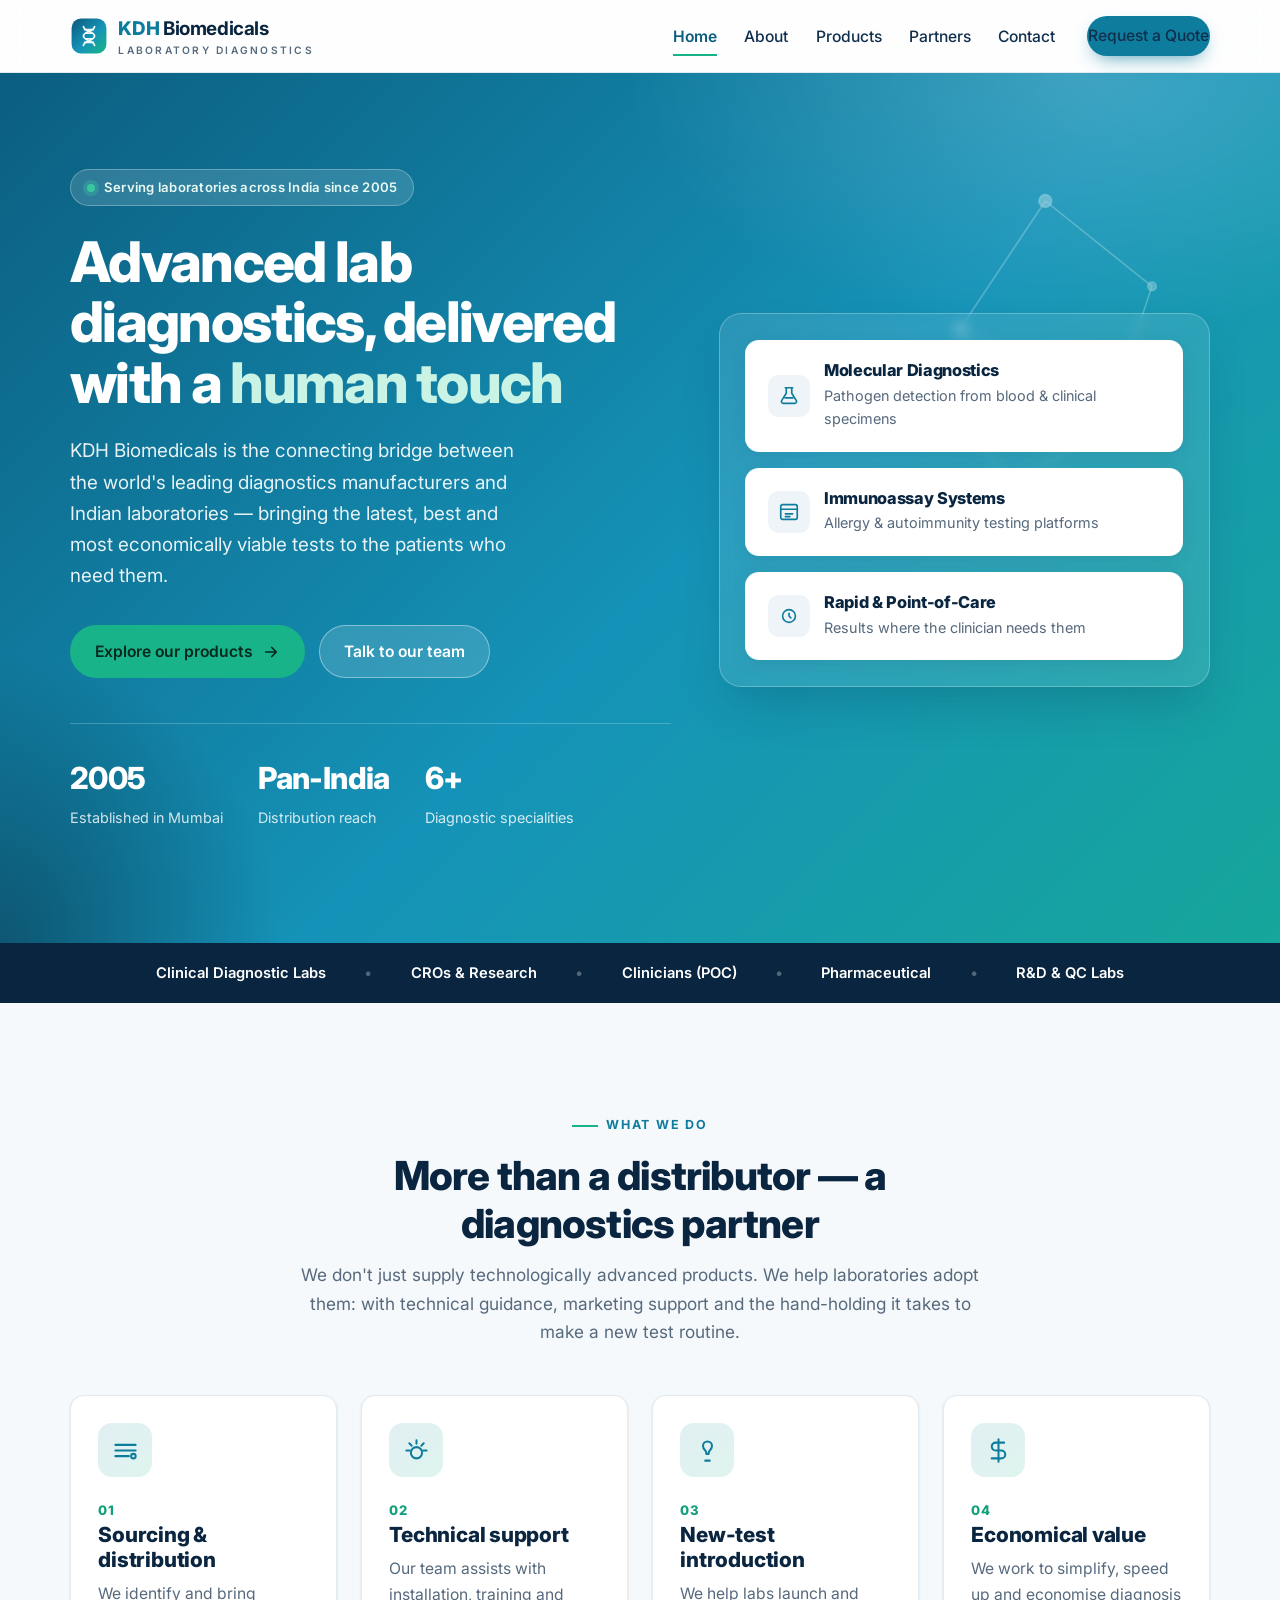
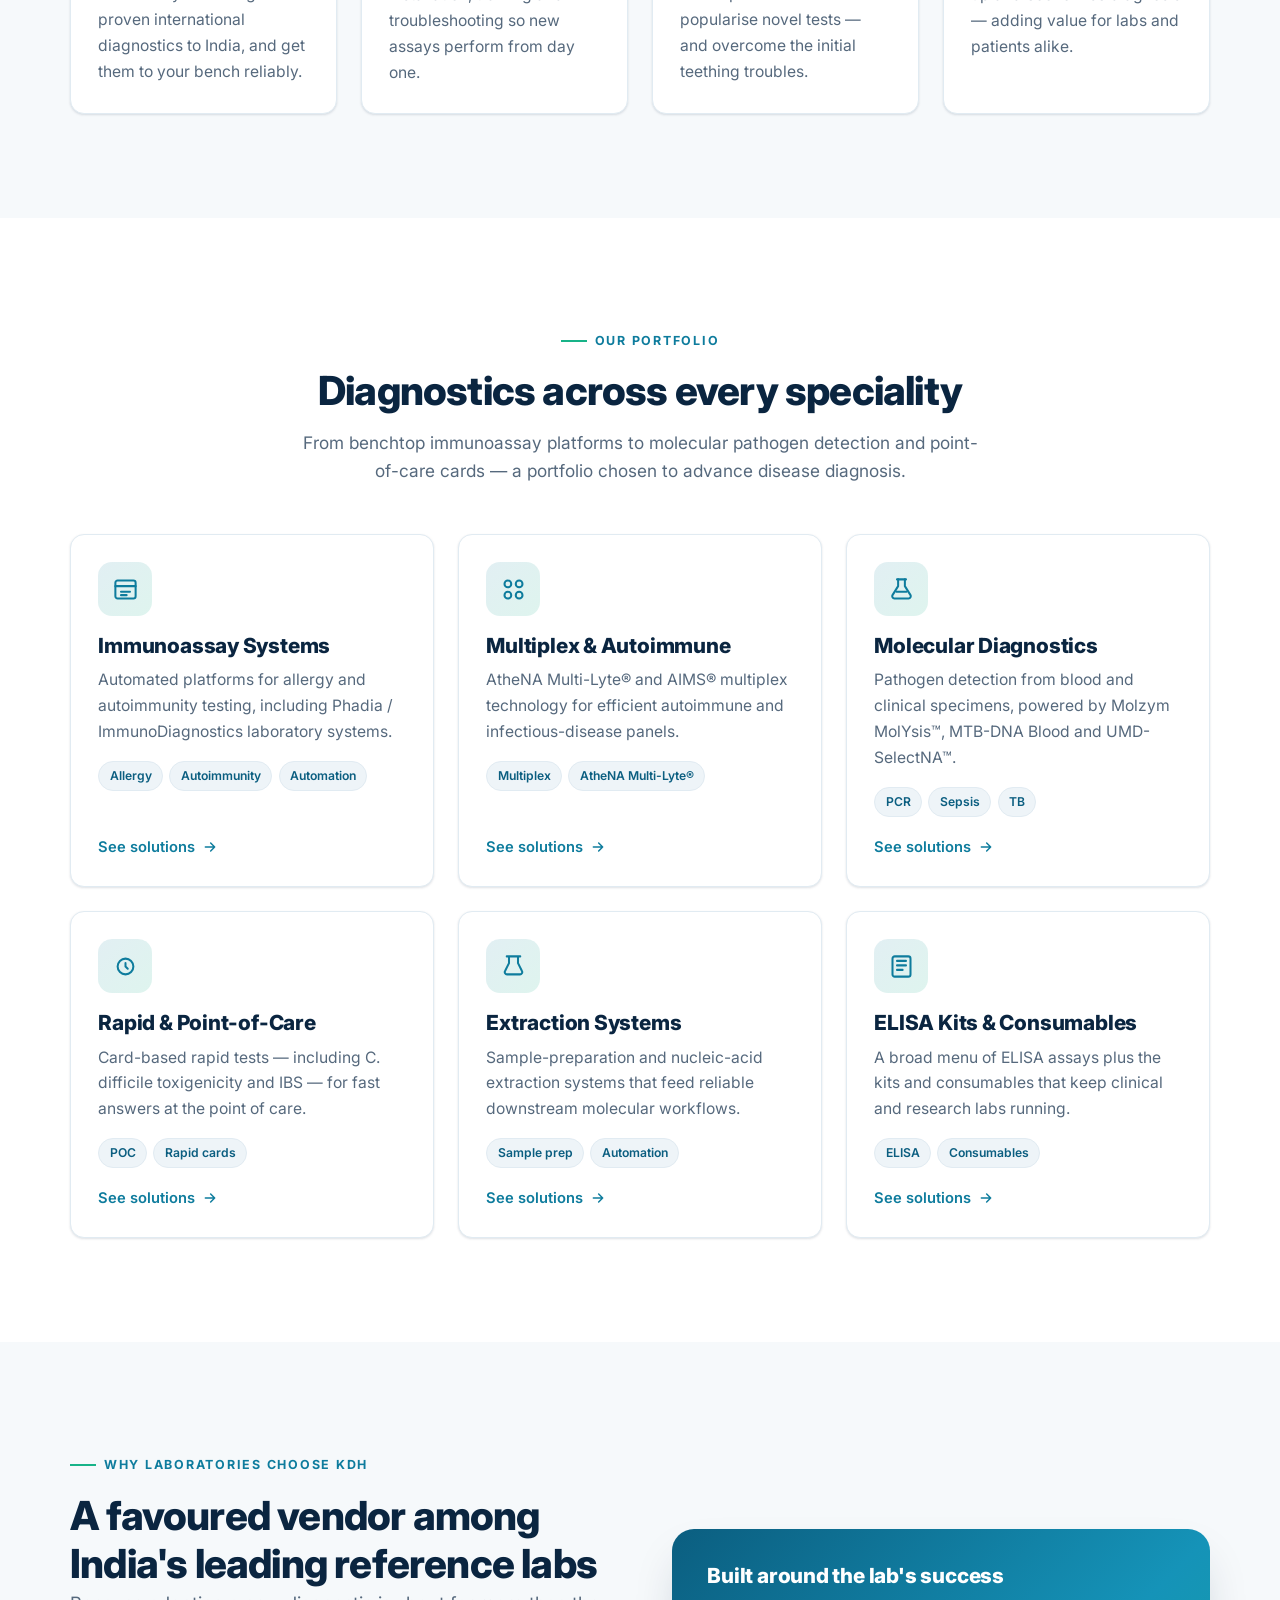
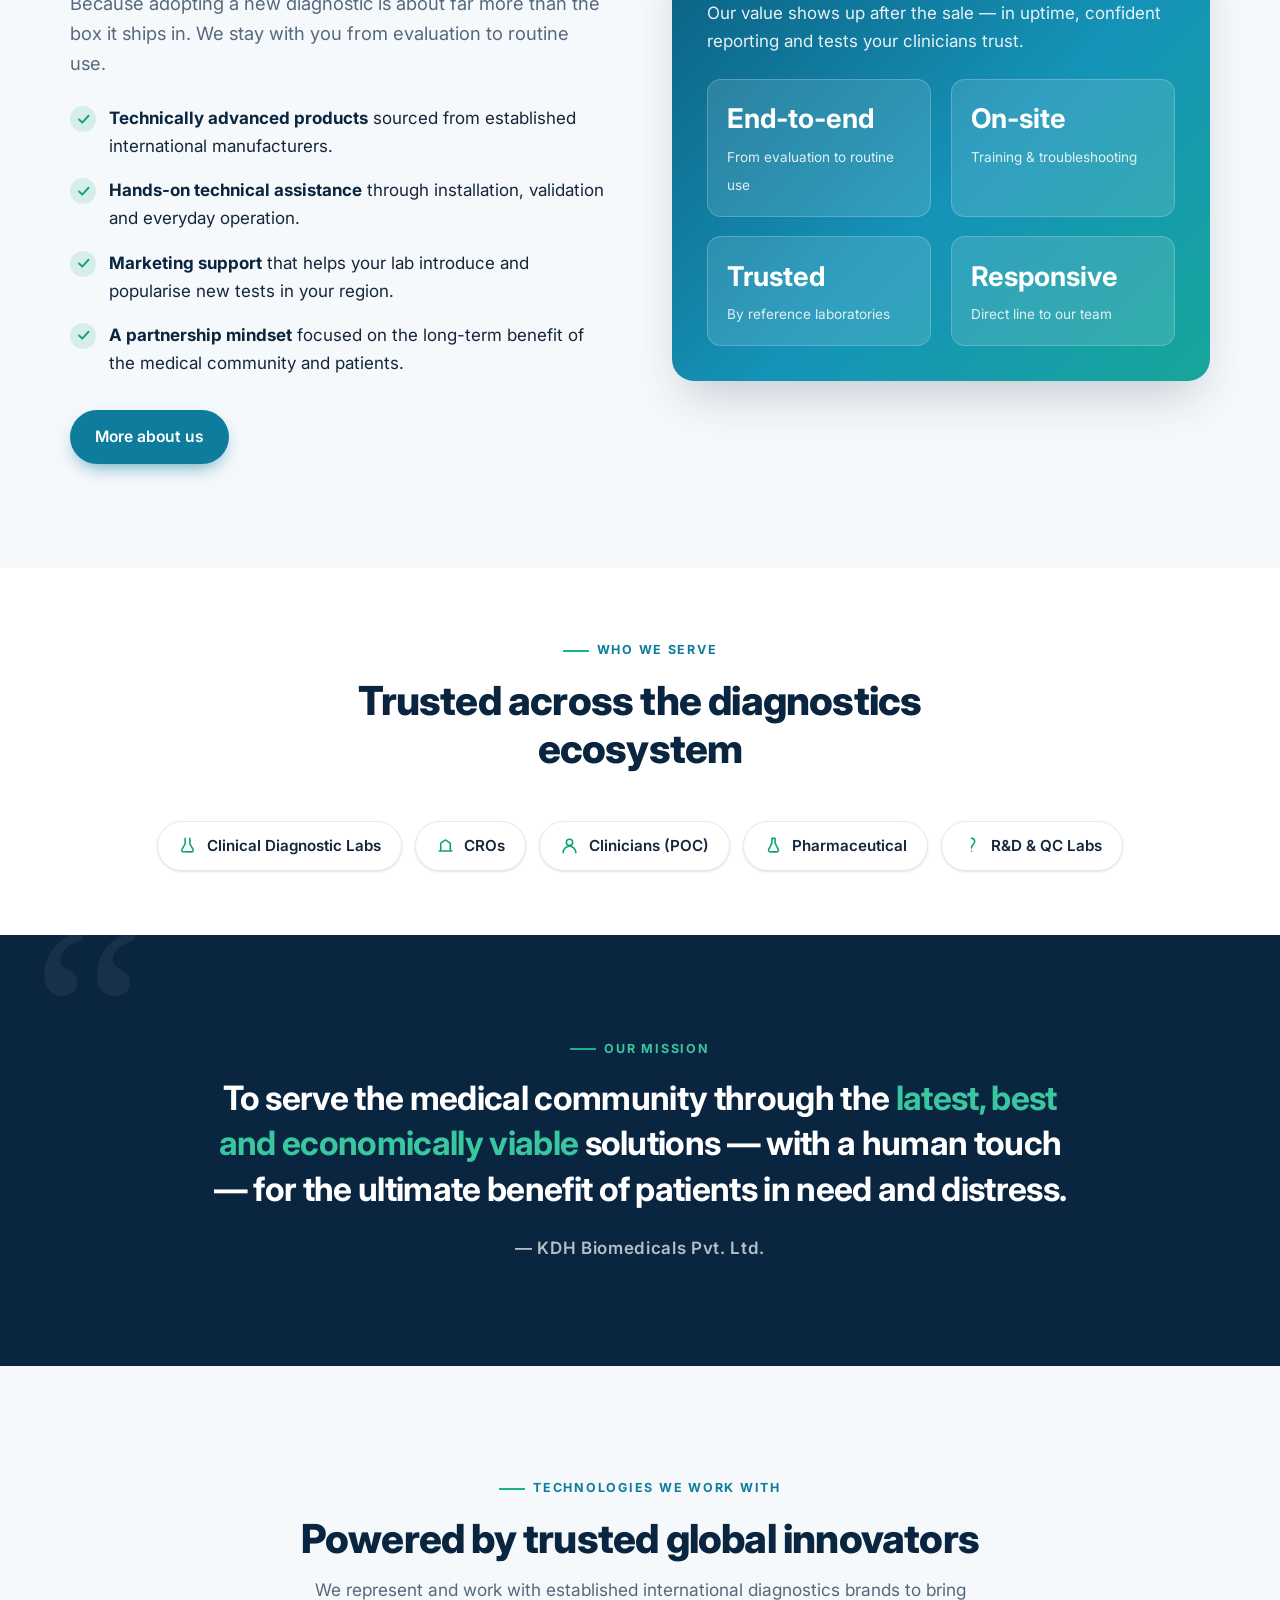
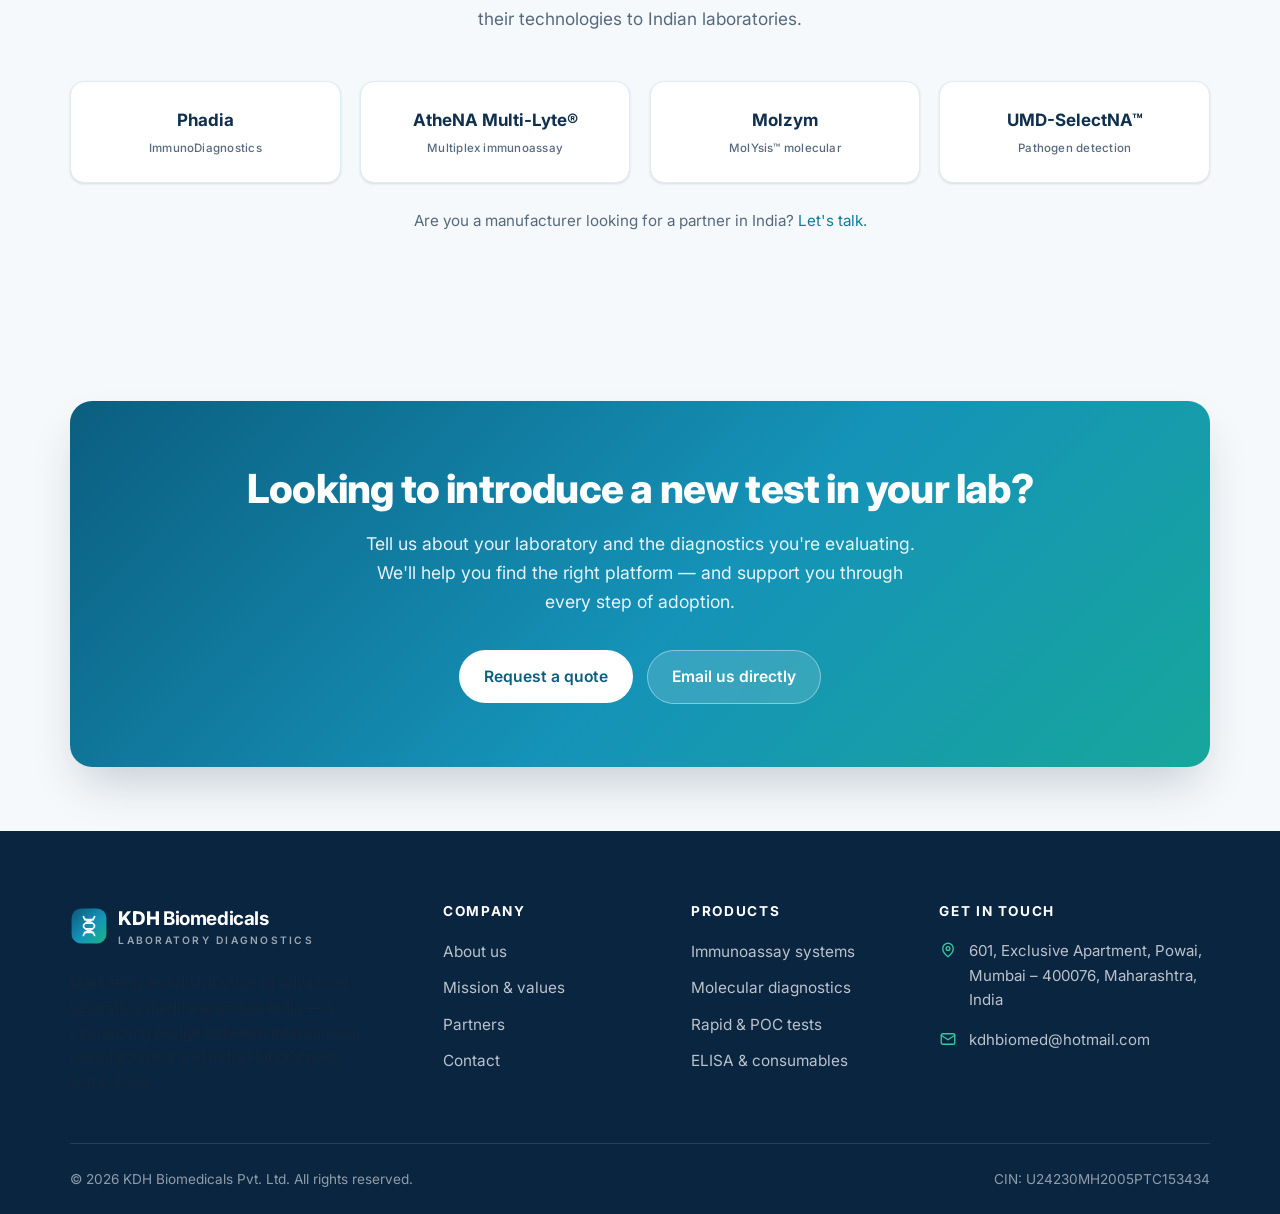
==== commit 2b337b78: "Restore previous (pre-IVD) website version Revert the site to the original modern redesign (commit 9" ====
--- a/index.html
+++ b/index.html
@@ -3,41 +3,56 @@
 <head>
   <meta charset="UTF-8" />
   <meta name="viewport" content="width=device-width, initial-scale=1.0" />
-  <title>KDH Biomedicals — In-Vitro Diagnostics for India</title>
-  <meta name="description" content="KDH Biomedicals markets and distributes advanced in-vitro diagnostics across India — immunoassay & ELISA systems, molecular diagnostics, and rapid point-of-care tests — with hands-on technical support and a human touch." />
-  <meta name="theme-color" content="#16332a" />
+  <title>KDH Biomedicals — Advanced Laboratory Diagnostics for India</title>
+  <meta name="description" content="KDH Biomedicals Pvt. Ltd. markets and distributes advanced laboratory diagnostics — immunoassay systems, molecular diagnostics, ELISA and rapid point-of-care tests — to clinical labs, CROs, pharma and research across India." />
+  <meta name="theme-color" content="#0a2540" />
   <link rel="canonical" href="https://www.kdhbiomed.com/" />
+
+  <!-- Open Graph / Twitter -->
   <meta property="og:type" content="website" />
-  <meta property="og:title" content="KDH Biomedicals — In-Vitro Diagnostics for India" />
-  <meta property="og:description" content="A connecting bridge between international IVD manufacturers and Indian laboratories — immunoassay, molecular and point-of-care diagnostics." />
+  <meta property="og:title" content="KDH Biomedicals — Advanced Laboratory Diagnostics for India" />
+  <meta property="og:description" content="A connecting bridge between international diagnostics manufacturers and Indian laboratories — with technical support and a human touch." />
   <meta property="og:url" content="https://www.kdhbiomed.com/" />
   <meta property="og:site_name" content="KDH Biomedicals" />
   <meta name="twitter:card" content="summary_large_image" />
+
   <link rel="icon" href="assets/favicon.svg" type="image/svg+xml" />
   <link rel="preconnect" href="https://fonts.googleapis.com" />
   <link rel="preconnect" href="https://fonts.gstatic.com" crossorigin />
-  <link href="https://fonts.googleapis.com/css2?family=IBM+Plex+Mono:wght@400;500;600&family=Inter:wght@400;500;600;700;800&family=Poppins:wght@500;600;700;800&display=swap" rel="stylesheet" />
+  <link href="https://fonts.googleapis.com/css2?family=Inter:wght@400;500;600;700;800&display=swap" rel="stylesheet" />
   <link rel="stylesheet" href="css/styles.css" />
+
   <script type="application/ld+json">
   {
-    "@context":"https://schema.org","@type":"MedicalBusiness",
-    "name":"KDH Biomedicals Pvt. Ltd.","url":"https://www.kdhbiomed.com/",
-    "logo":"https://www.kdhbiomed.com/assets/logo.svg","email":"kdhbiomed@hotmail.com","foundingDate":"2005",
-    "description":"Marketing and distribution of in-vitro diagnostics — immunoassay & ELISA systems, molecular diagnostics and rapid point-of-care tests — across India.",
-    "address":{"@type":"PostalAddress","streetAddress":"601, Exclusive Apartment, Powai","addressLocality":"Mumbai","addressRegion":"Maharashtra","postalCode":"400076","addressCountry":"IN"},
-    "areaServed":"IN"
+    "@context": "https://schema.org",
+    "@type": "MedicalBusiness",
+    "name": "KDH Biomedicals Pvt. Ltd.",
+    "url": "https://www.kdhbiomed.com/",
+    "logo": "https://www.kdhbiomed.com/assets/logo.svg",
+    "email": "kdhbiomed@hotmail.com",
+    "foundingDate": "2005",
+    "description": "Marketing and distribution of laboratory medicine products — immunoassay systems, molecular diagnostics, ELISA and rapid point-of-care tests — across India.",
+    "address": {
+      "@type": "PostalAddress",
+      "streetAddress": "601, Exclusive Apartment, Powai",
+      "addressLocality": "Mumbai",
+      "addressRegion": "Maharashtra",
+      "postalCode": "400076",
+      "addressCountry": "IN"
+    },
+    "areaServed": "IN"
   }
   </script>
 </head>
 <body>
   <a class="skip-link" href="#main">Skip to content</a>
 
-  <!-- HEADER -->
+  <!-- ============ HEADER ============ -->
   <header class="site-header" id="top">
     <div class="container header-inner">
       <a class="brand" href="index.html" aria-label="KDH Biomedicals — home">
-        <img class="brand-mark" src="assets/logo.svg" alt="KDH Biomedicals" width="58" />
-        <span class="brand-text">Biomedicals<span>In-Vitro Diagnostics</span></span>
+        <img class="brand-mark" src="assets/logo.svg" alt="" width="38" height="38" />
+        <span class="brand-text"><strong>KDH</strong> Biomedicals<span>Laboratory Diagnostics</span></span>
       </a>
       <nav class="main-nav" id="main-nav" aria-label="Primary">
         <ul>
@@ -56,207 +71,217 @@
   </header>
 
   <main id="main">
-    <!-- HERO -->
+    <!-- ============ HERO ============ -->
     <section class="hero">
+      <svg class="hero-molecule" viewBox="0 0 1200 600" preserveAspectRatio="xMidYMid slice" aria-hidden="true">
+        <g fill="none" stroke="rgba(255,255,255,0.5)" stroke-width="1.5">
+          <circle cx="980" cy="120" r="6" fill="rgba(255,255,255,0.6)"/>
+          <circle cx="1080" cy="200" r="4" fill="rgba(255,255,255,0.5)"/>
+          <circle cx="900" cy="240" r="5" fill="rgba(255,255,255,0.5)"/>
+          <circle cx="1040" cy="320" r="7" fill="rgba(255,255,255,0.55)"/>
+          <circle cx="940" cy="400" r="4" fill="rgba(255,255,255,0.5)"/>
+          <line x1="980" y1="120" x2="1080" y2="200"/>
+          <line x1="980" y1="120" x2="900" y2="240"/>
+          <line x1="900" y1="240" x2="1040" y2="320"/>
+          <line x1="1080" y1="200" x2="1040" y2="320"/>
+          <line x1="1040" y1="320" x2="940" y2="400"/>
+          <line x1="900" y1="240" x2="940" y2="400"/>
+        </g>
+      </svg>
       <div class="container hero-inner">
         <div class="hero-copy reveal">
-          <span class="hero-badge"><span class="dot"></span> EST. 2005 · MUMBAI, INDIA</span>
-          <h1>The diagnostics behind the diagnosis, with a <span class="hl">human touch</span></h1>
-          <p class="lede">KDH Biomedicals is the connecting bridge between the world's leading in-vitro diagnostics manufacturers and India's laboratories — bringing the latest, best and most economical tests to the patients who need them.</p>
+          <span class="hero-badge"><span class="dot"></span> Serving laboratories across India since 2005</span>
+          <h1>Advanced lab diagnostics, delivered with a <span class="hl">human touch</span></h1>
+          <p class="lede">KDH Biomedicals is the connecting bridge between the world's leading diagnostics manufacturers and Indian laboratories — bringing the latest, best and most economically viable tests to the patients who need them.</p>
           <div class="hero-actions">
-            <a class="btn btn-accent" href="products.html">Explore the portfolio
+            <a class="btn btn-accent" href="products.html">Explore our products
               <svg viewBox="0 0 24 24" fill="none" stroke="currentColor" stroke-width="2.2" stroke-linecap="round" stroke-linejoin="round"><path d="M5 12h14M13 6l6 6-6 6"/></svg>
             </a>
             <a class="btn btn-light" href="contact.html">Talk to our team</a>
           </div>
           <div class="hero-stats">
-            <div class="stat"><strong>2005</strong><span>established</span></div>
-            <div class="stat"><strong>Pan-India</strong><span>distribution</span></div>
-            <div class="stat"><strong>6+</strong><span>IVD specialities</span></div>
-          </div>
-        </div>
-
+            <div class="stat"><strong>2005</strong><span>Established in Mumbai</span></div>
+            <div class="stat"><strong>Pan-India</strong><span>Distribution reach</span></div>
+            <div class="stat"><strong>6+</strong><span>Diagnostic specialities</span></div>
+          </div>
+        </div>
         <div class="hero-visual reveal">
-          <div class="plate-figure">
-            <span class="callout tl"><span class="cdot" style="background:#2c6e57"></span> A1 · positive control</span>
-            <span class="callout tr"><span class="cdot" style="background:#f0a830"></span> serial dilution →</span>
-            <span class="callout br"><span class="cdot" style="background:#1fb6c9"></span> read OD 450 nm</span>
-            <img src="assets/elisa-plate.svg" alt="A 96-well ELISA microplate showing a colorimetric serial-dilution gradient developing across the wells" width="540" height="372" />
-            <div class="plate-cap"><span>FIG.01 — COLORIMETRIC ELISA</span><span>96-WELL · 8×12</span></div>
-          </div>
-        </div>
-      </div>
-    </section>
-
-    <!-- STRIP -->
-    <div class="strip">
-      <div class="container">
-        <span><strong>Clinical labs</strong></span><span class="sep">/</span>
-        <span><strong>CROs</strong></span><span class="sep">/</span>
-        <span><strong>Clinicians · POC</strong></span><span class="sep">/</span>
-        <span><strong>Pharmaceutical</strong></span><span class="sep">/</span>
-        <span><strong>R&amp;D &amp; QC labs</strong></span>
+          <div class="vcard">
+            <div class="vrow">
+              <span class="vicon"><svg viewBox="0 0 24 24" fill="none" stroke="currentColor" stroke-width="1.8" stroke-linecap="round" stroke-linejoin="round"><path d="M9 3v6l-5 8a2 2 0 0 0 1.7 3h12.6a2 2 0 0 0 1.7-3l-5-8V3"/><path d="M8 3h8M7.5 14h9"/></svg></span>
+              <div><h4>Molecular Diagnostics</h4><p>Pathogen detection from blood &amp; clinical specimens</p></div>
+            </div>
+          </div>
+          <div class="vcard">
+            <div class="vrow">
+              <span class="vicon"><svg viewBox="0 0 24 24" fill="none" stroke="currentColor" stroke-width="1.8" stroke-linecap="round" stroke-linejoin="round"><rect x="3" y="4" width="18" height="16" rx="2"/><path d="M3 9h18M8 14h8M8 17h5"/></svg></span>
+              <div><h4>Immunoassay Systems</h4><p>Allergy &amp; autoimmunity testing platforms</p></div>
+            </div>
+          </div>
+          <div class="vcard">
+            <div class="vrow">
+              <span class="vicon"><svg viewBox="0 0 24 24" fill="none" stroke="currentColor" stroke-width="1.8" stroke-linecap="round" stroke-linejoin="round"><path d="M5 12a7 7 0 1 0 14 0 7 7 0 0 0-14 0Z"/><path d="M12 9v3l2 2"/></svg></span>
+              <div><h4>Rapid &amp; Point-of-Care</h4><p>Results where the clinician needs them</p></div>
+            </div>
+          </div>
+        </div>
+      </div>
+    </section>
+
+    <!-- ============ TRUST STRIP ============ -->
+    <div class="trust">
+      <div class="container">
+        <span><strong>Clinical Diagnostic Labs</strong></span><span class="sep">•</span>
+        <span><strong>CROs &amp; Research</strong></span><span class="sep">•</span>
+        <span><strong>Clinicians (POC)</strong></span><span class="sep">•</span>
+        <span><strong>Pharmaceutical</strong></span><span class="sep">•</span>
+        <span><strong>R&amp;D &amp; QC Labs</strong></span>
       </div>
     </div>
 
-    <!-- WHAT WE DO -->
+    <!-- ============ WHAT WE DO ============ -->
     <section class="section">
       <div class="container">
         <div class="section-head center reveal">
-          <span class="eyebrow">// what we do</span>
+          <span class="eyebrow">What we do</span>
           <h2>More than a distributor — a diagnostics partner</h2>
-          <p>We don't just supply advanced IVD products. We help laboratories adopt them — with technical guidance, marketing support, and the hand-holding it takes to make a new test routine.</p>
+          <p>We don't just supply technologically advanced products. We help laboratories adopt them: with technical guidance, marketing support and the hand-holding it takes to make a new test routine.</p>
         </div>
         <div class="grid grid-4">
           <article class="card card-hover value-card reveal">
             <span class="icon-badge"><svg viewBox="0 0 24 24" fill="none" stroke="currentColor" stroke-width="1.8" stroke-linecap="round" stroke-linejoin="round"><path d="M3 7h18M3 12h18M3 17h12"/><circle cx="19" cy="17" r="2"/></svg></span>
-            <span class="num">01 / source</span>
+            <span class="num">01</span>
             <h3>Sourcing &amp; distribution</h3>
-            <p>We identify proven international diagnostics and get them to your bench reliably, anywhere in India.</p>
+            <p>We identify and bring proven international diagnostics to India, and get them to your bench reliably.</p>
           </article>
           <article class="card card-hover value-card reveal">
             <span class="icon-badge"><svg viewBox="0 0 24 24" fill="none" stroke="currentColor" stroke-width="1.8" stroke-linecap="round" stroke-linejoin="round"><path d="M12 3v3M5.6 5.6l2.1 2.1M3 12h3M18 12h3M16.3 7.7l2.1-2.1"/><circle cx="12" cy="14" r="5"/></svg></span>
-            <span class="num">02 / support</span>
+            <span class="num">02</span>
             <h3>Technical support</h3>
-            <p>Installation, validation, training and troubleshooting so new assays perform from day one.</p>
+            <p>Our team assists with installation, training and troubleshooting so new assays perform from day one.</p>
           </article>
           <article class="card card-hover value-card reveal">
             <span class="icon-badge"><svg viewBox="0 0 24 24" fill="none" stroke="currentColor" stroke-width="1.8" stroke-linecap="round" stroke-linejoin="round"><path d="M16 8a4 4 0 1 0-8 0c0 2 1 3 2 4s1 2 1 3h2c0-1 0-2 1-3s2-2 2-4Z"/><path d="M10 21h4"/></svg></span>
-            <span class="num">03 / launch</span>
+            <span class="num">03</span>
             <h3>New-test introduction</h3>
             <p>We help labs launch and popularise novel tests — and overcome the initial teething troubles.</p>
           </article>
           <article class="card card-hover value-card reveal">
             <span class="icon-badge"><svg viewBox="0 0 24 24" fill="none" stroke="currentColor" stroke-width="1.8" stroke-linecap="round" stroke-linejoin="round"><path d="M12 2v20M17 5H9.5a3.5 3.5 0 0 0 0 7h5a3.5 3.5 0 0 1 0 7H6"/></svg></span>
-            <span class="num">04 / value</span>
+            <span class="num">04</span>
             <h3>Economical value</h3>
-            <p>We simplify, speed up and economise diagnosis — adding value for labs and patients alike.</p>
-          </article>
-        </div>
-      </div>
-    </section>
-
-    <!-- SIGNATURE: SCIENCE FIGURES -->
-    <section class="section section--alt dotgrid">
+            <p>We work to simplify, speed up and economise diagnosis — adding value for labs and patients alike.</p>
+          </article>
+        </div>
+      </div>
+    </section>
+
+    <!-- ============ PRODUCT CATEGORIES ============ -->
+    <section class="section section--alt">
       <div class="container">
         <div class="section-head center reveal">
-          <span class="eyebrow">// the science behind the service</span>
-          <h2>From binding event to validated result</h2>
-          <p>Every test we supply tells a data story — antibodies finding their target, signal amplifying, curves quantifying, controls keeping it all in check. This is the language we speak.</p>
-        </div>
-        <div class="grid grid-4">
-          <figure class="figure fig-corner reveal">
-            <div class="fig-head"><span class="id">FIG.02</span><span>qPCR</span></div>
-            <div class="fig-media"><img src="assets/curve-ct.svg" alt="qPCR amplification curves rising and crossing a horizontal threshold line, with Ct values marked" loading="lazy" /></div>
-            <figcaption class="fig-body"><h3>Molecular amplification</h3><p>Real-time PCR curves cross the threshold at the C<sub>t</sub> — the heartbeat of molecular diagnostics.</p></figcaption>
-          </figure>
-          <figure class="figure fig-corner reveal">
-            <div class="fig-head"><span class="id">FIG.03</span><span>4PL</span></div>
-            <div class="fig-media"><img src="assets/curve-calibration.svg" alt="A four-parameter logistic calibration curve with standard points plotted along it" loading="lazy" /></div>
-            <figcaption class="fig-body"><h3>Calibration &amp; quantitation</h3><p>Standard curves turn raw signal into concentration — the basis of every quantitative immunoassay.</p></figcaption>
-          </figure>
-          <figure class="figure fig-corner reveal">
-            <div class="fig-head"><span class="id">FIG.04</span><span>QC</span></div>
-            <div class="fig-media"><img src="assets/chart-lj.svg" alt="A Levey-Jennings quality-control chart with mean and standard-deviation bands and plotted control points" loading="lazy" /></div>
-            <figcaption class="fig-body"><h3>Quality control</h3><p>Levey-Jennings charts keep assays in control, run after run — accuracy you can trust.</p></figcaption>
-          </figure>
-          <figure class="figure fig-corner reveal">
-            <div class="fig-head"><span class="id">FIG.05</span><span>Ag·Ab</span></div>
-            <div class="fig-media"><img src="assets/motif-antibody.svg" alt="An antigen-antibody sandwich: capture antibody, bound antigen, and labelled detection antibody emitting signal" loading="lazy" /></div>
-            <figcaption class="fig-body"><h3>Antigen–antibody binding</h3><p>The sandwich at the heart of ELISA — capture, bind, detect, and light up the signal.</p></figcaption>
-          </figure>
-        </div>
-      </div>
-    </section>
-
-    <!-- PRODUCT CATEGORIES -->
-    <section class="section">
-      <div class="container">
-        <div class="section-head center reveal">
-          <span class="eyebrow">// the portfolio</span>
+          <span class="eyebrow">Our portfolio</span>
           <h2>Diagnostics across every speciality</h2>
-          <p>From benchtop immunoassay platforms to molecular pathogen detection and point-of-care cards — chosen to advance disease diagnosis.</p>
+          <p>From benchtop immunoassay platforms to molecular pathogen detection and point-of-care cards — a portfolio chosen to advance disease diagnosis.</p>
         </div>
         <div class="grid grid-3">
           <article class="card card-hover cat-card reveal">
             <span class="icon-badge"><svg viewBox="0 0 24 24" fill="none" stroke="currentColor" stroke-width="1.8" stroke-linecap="round" stroke-linejoin="round"><rect x="3" y="4" width="18" height="16" rx="2"/><path d="M3 9h18M8 14h8M8 17h5"/></svg></span>
             <h3>Immunoassay Systems</h3>
-            <p>Automated platforms for allergy &amp; autoimmunity testing, including Phadia / ImmunoDiagnostics laboratory systems.</p>
-            <div class="tag-list"><span class="tag">allergy</span><span class="tag">autoimmunity</span></div>
+            <p>Automated platforms for allergy and autoimmunity testing, including Phadia / ImmunoDiagnostics laboratory systems.</p>
+            <div class="tag-list"><span class="tag">Allergy</span><span class="tag">Autoimmunity</span><span class="tag">Automation</span></div>
             <a class="card-link" href="products.html#immunoassay">See solutions <svg viewBox="0 0 24 24" fill="none" stroke="currentColor" stroke-width="2.2" stroke-linecap="round" stroke-linejoin="round"><path d="M5 12h14M13 6l6 6-6 6"/></svg></a>
           </article>
           <article class="card card-hover cat-card reveal">
             <span class="icon-badge"><svg viewBox="0 0 24 24" fill="none" stroke="currentColor" stroke-width="1.8" stroke-linecap="round" stroke-linejoin="round"><circle cx="7" cy="7" r="3"/><circle cx="17" cy="7" r="3"/><circle cx="7" cy="17" r="3"/><circle cx="17" cy="17" r="3"/></svg></span>
             <h3>Multiplex &amp; Autoimmune</h3>
             <p>AtheNA Multi-Lyte® and AIMS® multiplex technology for efficient autoimmune and infectious-disease panels.</p>
-            <div class="tag-list"><span class="tag">multiplex</span><span class="tag">AtheNA Multi-Lyte®</span></div>
+            <div class="tag-list"><span class="tag">Multiplex</span><span class="tag">AtheNA Multi-Lyte®</span></div>
             <a class="card-link" href="products.html#multiplex">See solutions <svg viewBox="0 0 24 24" fill="none" stroke="currentColor" stroke-width="2.2" stroke-linecap="round" stroke-linejoin="round"><path d="M5 12h14M13 6l6 6-6 6"/></svg></a>
           </article>
           <article class="card card-hover cat-card reveal">
             <span class="icon-badge"><svg viewBox="0 0 24 24" fill="none" stroke="currentColor" stroke-width="1.8" stroke-linecap="round" stroke-linejoin="round"><path d="M9 3v6l-5 8a2 2 0 0 0 1.7 3h12.6a2 2 0 0 0 1.7-3l-5-8V3"/><path d="M8 3h8M7.5 14h9"/></svg></span>
             <h3>Molecular Diagnostics</h3>
-            <p>Pathogen detection from blood and clinical specimens — powered by Molzym MolYsis™, MTB-DNA Blood and UMD-SelectNA™.</p>
-            <div class="tag-list"><span class="tag">PCR</span><span class="tag">sepsis</span><span class="tag">TB</span></div>
+            <p>Pathogen detection from blood and clinical specimens, powered by Molzym MolYsis™, MTB-DNA Blood and UMD-SelectNA™.</p>
+            <div class="tag-list"><span class="tag">PCR</span><span class="tag">Sepsis</span><span class="tag">TB</span></div>
             <a class="card-link" href="products.html#molecular">See solutions <svg viewBox="0 0 24 24" fill="none" stroke="currentColor" stroke-width="2.2" stroke-linecap="round" stroke-linejoin="round"><path d="M5 12h14M13 6l6 6-6 6"/></svg></a>
           </article>
           <article class="card card-hover cat-card reveal">
             <span class="icon-badge"><svg viewBox="0 0 24 24" fill="none" stroke="currentColor" stroke-width="1.8" stroke-linecap="round" stroke-linejoin="round"><path d="M5 12a7 7 0 1 0 14 0 7 7 0 0 0-14 0Z"/><path d="M12 9v3l2 2"/></svg></span>
             <h3>Rapid &amp; Point-of-Care</h3>
             <p>Card-based rapid tests — including C. difficile toxigenicity and IBS — for fast answers at the point of care.</p>
-            <div class="tag-list"><span class="tag">POC</span><span class="tag">rapid cards</span></div>
+            <div class="tag-list"><span class="tag">POC</span><span class="tag">Rapid cards</span></div>
             <a class="card-link" href="products.html#rapid">See solutions <svg viewBox="0 0 24 24" fill="none" stroke="currentColor" stroke-width="2.2" stroke-linecap="round" stroke-linejoin="round"><path d="M5 12h14M13 6l6 6-6 6"/></svg></a>
           </article>
           <article class="card card-hover cat-card reveal">
             <span class="icon-badge"><svg viewBox="0 0 24 24" fill="none" stroke="currentColor" stroke-width="1.8" stroke-linecap="round" stroke-linejoin="round"><path d="M6 3h12M8 3v6l-3.5 7A2 2 0 0 0 6.3 19h11.4a2 2 0 0 0 1.8-3L16 9V3"/></svg></span>
             <h3>Extraction Systems</h3>
             <p>Sample-preparation and nucleic-acid extraction systems that feed reliable downstream molecular workflows.</p>
-            <div class="tag-list"><span class="tag">sample prep</span><span class="tag">automation</span></div>
+            <div class="tag-list"><span class="tag">Sample prep</span><span class="tag">Automation</span></div>
             <a class="card-link" href="products.html#extraction">See solutions <svg viewBox="0 0 24 24" fill="none" stroke="currentColor" stroke-width="2.2" stroke-linecap="round" stroke-linejoin="round"><path d="M5 12h14M13 6l6 6-6 6"/></svg></a>
           </article>
           <article class="card card-hover cat-card reveal">
             <span class="icon-badge"><svg viewBox="0 0 24 24" fill="none" stroke="currentColor" stroke-width="1.8" stroke-linecap="round" stroke-linejoin="round"><rect x="4" y="3" width="16" height="18" rx="2"/><path d="M8 7h8M8 11h8M8 15h5"/></svg></span>
             <h3>ELISA Kits &amp; Consumables</h3>
             <p>A broad menu of ELISA assays plus the kits and consumables that keep clinical and research labs running.</p>
-            <div class="tag-list"><span class="tag">ELISA</span><span class="tag">consumables</span></div>
+            <div class="tag-list"><span class="tag">ELISA</span><span class="tag">Consumables</span></div>
             <a class="card-link" href="products.html#elisa">See solutions <svg viewBox="0 0 24 24" fill="none" stroke="currentColor" stroke-width="2.2" stroke-linecap="round" stroke-linejoin="round"><path d="M5 12h14M13 6l6 6-6 6"/></svg></a>
           </article>
         </div>
       </div>
     </section>
 
-    <!-- WHY KDH (split with helix figure) -->
-    <section class="section section--alt">
+    <!-- ============ WHY KDH (split) ============ -->
+    <section class="section">
       <div class="container split">
         <div class="split-copy reveal">
-          <span class="eyebrow">// why laboratories choose kdh</span>
+          <span class="eyebrow">Why laboratories choose KDH</span>
           <h2>A favoured vendor among India's leading reference labs</h2>
-          <p class="lede">Adopting a new diagnostic is about far more than the box it ships in. We stay with you from evaluation to routine use.</p>
+          <p class="lede">Because adopting a new diagnostic is about far more than the box it ships in. We stay with you from evaluation to routine use.</p>
           <ul class="list-check">
-            <li><span class="check"><svg viewBox="0 0 24 24" fill="none" stroke="currentColor" stroke-width="3" stroke-linecap="round" stroke-linejoin="round"><path d="M5 12l5 5L20 6"/></svg></span><p><strong>Technically advanced products</strong> from established international manufacturers.</p></li>
-            <li><span class="check"><svg viewBox="0 0 24 24" fill="none" stroke="currentColor" stroke-width="3" stroke-linecap="round" stroke-linejoin="round"><path d="M5 12l5 5L20 6"/></svg></span><p><strong>Hands-on technical assistance</strong> through installation, validation and everyday operation.</p></li>
-            <li><span class="check"><svg viewBox="0 0 24 24" fill="none" stroke="currentColor" stroke-width="3" stroke-linecap="round" stroke-linejoin="round"><path d="M5 12l5 5L20 6"/></svg></span><p><strong>Marketing support</strong> that helps your lab introduce and popularise new tests.</p></li>
-            <li><span class="check"><svg viewBox="0 0 24 24" fill="none" stroke="currentColor" stroke-width="3" stroke-linecap="round" stroke-linejoin="round"><path d="M5 12l5 5L20 6"/></svg></span><p><strong>A partnership mindset</strong> focused on the long-term benefit of patients.</p></li>
+            <li>
+              <span class="check"><svg viewBox="0 0 24 24" fill="none" stroke="currentColor" stroke-width="3" stroke-linecap="round" stroke-linejoin="round"><path d="M5 12l5 5L20 6"/></svg></span>
+              <p><strong>Technically advanced products</strong> sourced from established international manufacturers.</p>
+            </li>
+            <li>
+              <span class="check"><svg viewBox="0 0 24 24" fill="none" stroke="currentColor" stroke-width="3" stroke-linecap="round" stroke-linejoin="round"><path d="M5 12l5 5L20 6"/></svg></span>
+              <p><strong>Hands-on technical assistance</strong> through installation, validation and everyday operation.</p>
+            </li>
+            <li>
+              <span class="check"><svg viewBox="0 0 24 24" fill="none" stroke="currentColor" stroke-width="3" stroke-linecap="round" stroke-linejoin="round"><path d="M5 12l5 5L20 6"/></svg></span>
+              <p><strong>Marketing support</strong> that helps your lab introduce and popularise new tests in your region.</p>
+            </li>
+            <li>
+              <span class="check"><svg viewBox="0 0 24 24" fill="none" stroke="currentColor" stroke-width="3" stroke-linecap="round" stroke-linejoin="round"><path d="M5 12l5 5L20 6"/></svg></span>
+              <p><strong>A partnership mindset</strong> focused on the long-term benefit of the medical community and patients.</p>
+            </li>
           </ul>
-          <div class="hero-actions"><a class="btn btn-primary" href="about.html">More about us</a></div>
+          <div class="hero-actions">
+            <a class="btn btn-primary" href="about.html">More about us</a>
+          </div>
         </div>
         <div class="split-media reveal">
           <div class="media-panel">
             <h3>Built around the lab's success</h3>
-            <p style="color:rgba(255,255,255,.9);margin-top:.6rem;">Our value shows up after the sale — in uptime, confident reporting and tests your clinicians trust.</p>
-            <div class="fig-in"><img src="assets/motif-helix.svg" alt="A DNA double helix" style="height:180px;margin:0 auto" /></div>
+            <p style="color:rgba(255,255,255,.9); margin-top:.6rem;">Our value shows up after the sale — in uptime, confident reporting and tests your clinicians trust.</p>
             <div class="stat-row">
-              <div class="stat-box"><strong>End-to-end</strong><span>evaluation → routine</span></div>
-              <div class="stat-box"><strong>On-site</strong><span>training &amp; service</span></div>
+              <div class="stat-box"><strong>End&#8209;to&#8209;end</strong><span>From evaluation to routine use</span></div>
+              <div class="stat-box"><strong>On&#8209;site</strong><span>Training &amp; troubleshooting</span></div>
+              <div class="stat-box"><strong>Trusted</strong><span>By reference laboratories</span></div>
+              <div class="stat-box"><strong>Responsive</strong><span>Direct line to our team</span></div>
             </div>
           </div>
         </div>
       </div>
     </section>
 
-    <!-- WHO WE SERVE -->
-    <section class="section section--tight">
-      <div class="container">
-        <div class="section-head center reveal"><span class="eyebrow">// who we serve</span><h2>Trusted across the diagnostics ecosystem</h2></div>
+    <!-- ============ WHO WE SERVE ============ -->
+    <section class="section section--alt section--tight">
+      <div class="container">
+        <div class="section-head center reveal">
+          <span class="eyebrow">Who we serve</span>
+          <h2>Trusted across the diagnostics ecosystem</h2>
+        </div>
         <div class="chips reveal">
           <span class="chip"><svg viewBox="0 0 24 24" fill="none" stroke="currentColor" stroke-width="2" stroke-linecap="round" stroke-linejoin="round"><path d="M9 3v7l-4 7a2 2 0 0 0 1.7 3h10.6a2 2 0 0 0 1.7-3l-4-7V3"/></svg> Clinical Diagnostic Labs</span>
           <span class="chip"><svg viewBox="0 0 24 24" fill="none" stroke="currentColor" stroke-width="2" stroke-linecap="round" stroke-linejoin="round"><path d="M4 19h16M6 19V9l6-4 6 4v10"/></svg> CROs</span>
@@ -267,30 +292,36 @@
       </div>
     </section>
 
-    <!-- MISSION -->
-    <section class="section section--dark dotgrid mission">
-      <div class="container">
-        <span class="eyebrow" style="justify-content:center;display:flex;">// our mission</span>
+    <!-- ============ MISSION ============ -->
+    <section class="section mission">
+      <div class="container">
+        <span class="eyebrow" style="color:var(--accent-400); justify-content:center; display:flex;">Our mission</span>
         <blockquote>To serve the medical community through the <span class="hl">latest, best and economically viable</span> solutions — with a human touch — for the ultimate benefit of patients in need and distress.</blockquote>
-        <cite>— KDH BIOMEDICALS PVT. LTD.</cite>
-      </div>
-    </section>
-
-    <!-- PARTNERS -->
+        <cite>— KDH Biomedicals Pvt. Ltd.</cite>
+      </div>
+    </section>
+
+    <!-- ============ PARTNERS ============ -->
     <section class="section">
       <div class="container">
-        <div class="section-head center reveal"><span class="eyebrow">// technologies we work with</span><h2>Powered by trusted global innovators</h2><p>We represent established international diagnostics brands and bring their technologies to Indian laboratories.</p></div>
+        <div class="section-head center reveal">
+          <span class="eyebrow">Technologies we work with</span>
+          <h2>Powered by trusted global innovators</h2>
+          <p>We represent and work with established international diagnostics brands to bring their technologies to Indian laboratories.</p>
+        </div>
         <div class="partner-grid reveal">
           <div class="partner-logo">Phadia<small>ImmunoDiagnostics</small></div>
-          <div class="partner-logo">AtheNA Multi-Lyte®<small>multiplex immunoassay</small></div>
+          <div class="partner-logo">AtheNA Multi-Lyte®<small>Multiplex immunoassay</small></div>
           <div class="partner-logo">Molzym<small>MolYsis™ molecular</small></div>
-          <div class="partner-logo">UMD-SelectNA™<small>pathogen detection</small></div>
-        </div>
-        <p style="text-align:center;margin-top:1.6rem;color:var(--muted);font-size:.95rem;">Are you a manufacturer looking for a partner in India? <a href="contact.html">Let's talk.</a></p>
-      </div>
-    </section>
-
-    <!-- CTA -->
+          <div class="partner-logo">UMD-SelectNA™<small>Pathogen detection</small></div>
+        </div>
+        <p style="text-align:center; margin-top:1.6rem; color:var(--muted); font-size:.95rem;">
+          Are you a manufacturer looking for a partner in India? <a href="contact.html">Let's talk.</a>
+        </p>
+      </div>
+    </section>
+
+    <!-- ============ CTA ============ -->
     <section class="section section--tight">
       <div class="container">
         <div class="cta reveal">
@@ -305,16 +336,16 @@
     </section>
   </main>
 
-  <!-- FOOTER -->
+  <!-- ============ FOOTER ============ -->
   <footer class="site-footer">
     <div class="container">
       <div class="footer-grid">
         <div class="footer-brand">
-          <a class="brand" href="index.html" aria-label="KDH Biomedicals — home">
-            <img class="brand-mark" src="assets/logo.svg" alt="KDH Biomedicals" width="58" />
-            <span class="brand-text" style="color:#fff;">Biomedicals<span style="color:rgba(255,255,255,.6)">In-Vitro Diagnostics</span></span>
+          <a class="brand footer-brand" href="index.html" aria-label="KDH Biomedicals — home">
+            <img class="brand-mark" src="assets/logo.svg" alt="" width="38" height="38" />
+            <span class="brand-text"><strong style="color:#fff;">KDH</strong> Biomedicals<span>Laboratory Diagnostics</span></span>
           </a>
-          <p class="footer-about">Marketing and distribution of advanced in-vitro diagnostics across India — a connecting bridge between international manufacturers and Indian laboratories since 2005.</p>
+          <p class="footer-about">Marketing and distribution of advanced laboratory medicine across India — a connecting bridge between international manufacturers and Indian laboratories since 2005.</p>
         </div>
         <div>
           <h4>Company</h4>
@@ -337,8 +368,14 @@
         <div>
           <h4>Get in touch</h4>
           <ul class="footer-contact">
-            <li><svg viewBox="0 0 24 24" fill="none" stroke="currentColor" stroke-width="1.8" stroke-linecap="round" stroke-linejoin="round"><path d="M12 21s-7-5.2-7-11a7 7 0 0 1 14 0c0 5.8-7 11-7 11Z"/><circle cx="12" cy="10" r="2.5"/></svg><span>601, Exclusive Apartment, Powai,<br />Mumbai – 400076, Maharashtra, India</span></li>
-            <li><svg viewBox="0 0 24 24" fill="none" stroke="currentColor" stroke-width="1.8" stroke-linecap="round" stroke-linejoin="round"><rect x="3" y="5" width="18" height="14" rx="2"/><path d="m3 7 9 6 9-6"/></svg><a href="mailto:kdhbiomed@hotmail.com">kdhbiomed@hotmail.com</a></li>
+            <li>
+              <svg viewBox="0 0 24 24" fill="none" stroke="currentColor" stroke-width="1.8" stroke-linecap="round" stroke-linejoin="round"><path d="M12 21s-7-5.2-7-11a7 7 0 0 1 14 0c0 5.8-7 11-7 11Z"/><circle cx="12" cy="10" r="2.5"/></svg>
+              <span>601, Exclusive Apartment, Powai,<br />Mumbai – 400076, Maharashtra, India</span>
+            </li>
+            <li>
+              <svg viewBox="0 0 24 24" fill="none" stroke="currentColor" stroke-width="1.8" stroke-linecap="round" stroke-linejoin="round"><rect x="3" y="5" width="18" height="14" rx="2"/><path d="m3 7 9 6 9-6"/></svg>
+              <a href="mailto:kdhbiomed@hotmail.com">kdhbiomed@hotmail.com</a>
+            </li>
           </ul>
         </div>
       </div>
--- a/css/styles.css
+++ b/css/styles.css
@@ -1,324 +1,664 @@
 /* ============================================================
-   KDH Biomedicals — IVD design system
-   Palette derived from the kdh logo (sage green) with
-   colorimetric amber / qPCR cyan / QC coral data accents.
+   KDH Biomedicals — design system
+   A clean, clinical, modern stylesheet (no framework).
    ============================================================ */
 
 :root {
-  /* Brand greens (from the logo) */
-  --brand-900:#16332a; --brand-800:#1d4537; --brand-700:#2c6e57;
-  --brand-600:#3a8a6c; --brand-500:#4e9d81; --brand-400:#74b89c;
-  --brand-300:#a3d3c0; --brand-200:#cde8dd; --brand-100:#e7f4ee; --brand-50:#f3f9f6;
-
-  /* IVD data accents */
-  --amber:#f0a830; --amber-d:#d98e1e;
-  --cyan:#1fb6c9;
-  --coral:#ef6a6a;
+  /* Brand palette */
+  --ink-900: #0a2540;
+  --ink-800: #102f4d;
+  --brand-700: #0b5e80;
+  --brand-600: #0e7c9d;
+  --brand-500: #1593b8;
+  --brand-400: #46b3d1;
+  --accent-600: #12a07a;
+  --accent-500: #18b388;
+  --accent-400: #38c79f;
 
   /* Neutrals */
-  --bg:#f4f8f6; --surface:#ffffff; --surface-alt:#eef5f1;
-  --ink:#16332a; --text:#243a31; --muted:#5f7268;
-  --border:#dcebe3; --border-strong:#c5ddd0;
-
-  --shadow-sm:0 1px 2px rgba(22,51,42,.06),0 2px 6px rgba(22,51,42,.05);
-  --shadow-md:0 10px 28px -8px rgba(22,51,42,.16);
-  --shadow-lg:0 30px 60px -18px rgba(22,51,42,.28);
-  --radius:16px; --radius-sm:10px; --radius-lg:24px;
-  --container:1160px;
-  --grad:linear-gradient(135deg,#2c6e57 0%,#4e9d81 58%,#74b89c 120%);
-  --grad-soft:linear-gradient(135deg,#3a8a6c,#4e9d81);
-
-  --font:"Inter",system-ui,-apple-system,"Segoe UI",Roboto,sans-serif;
-  --head:"Poppins","Inter",system-ui,sans-serif;
-  --mono:"IBM Plex Mono",ui-monospace,"SFMono-Regular",Menlo,Consolas,monospace;
-}
-
-*,*::before,*::after{box-sizing:border-box}
-*{margin:0}
-html{scroll-behavior:smooth;-webkit-text-size-adjust:100%}
-body{font-family:var(--font);color:var(--text);background:var(--bg);line-height:1.65;font-size:17px;-webkit-font-smoothing:antialiased;overflow-x:hidden}
-img,svg{display:block;max-width:100%}
-a{color:var(--brand-700);text-decoration:none;transition:color .15s}
-a:hover{color:var(--brand-600)}
-h1,h2,h3,h4{font-family:var(--head);line-height:1.12;color:var(--ink);font-weight:700;letter-spacing:-.02em}
-h2{font-size:clamp(1.8rem,1.1rem+2.2vw,2.7rem)}
-h3{font-size:1.28rem}
-:focus-visible{outline:3px solid var(--brand-400);outline-offset:2px;border-radius:4px}
-
-.skip-link{position:absolute;left:-999px;top:0;background:var(--brand-900);color:#fff;padding:12px 18px;border-radius:0 0 8px 0;z-index:200}
-.skip-link:focus{left:0;color:#fff}
-
-/* ---------- Layout ---------- */
-.container{width:min(var(--container),calc(100% - 2.5rem));margin-inline:auto}
-.section{padding:clamp(3.5rem,2rem+7vw,6.5rem) 0}
-.section--tight{padding:clamp(2.5rem,2rem+4vw,4rem) 0}
-.section--alt{background:var(--surface)}
-.section--dark{background:var(--brand-900);color:#fff}
-.section-head{max-width:720px;margin:0 auto 3rem}
-.section-head.center{text-align:center}
-.section-head p{color:var(--muted);font-size:1.08rem;margin-top:.85rem}
-.section--dark .section-head p{color:rgba(255,255,255,.78)}
-
-/* dotted microplate texture */
-.dotgrid{background-image:radial-gradient(var(--brand-200) 1.5px,transparent 1.6px);background-size:22px 22px}
-.section--dark.dotgrid{background-color:var(--brand-900);background-image:radial-gradient(rgba(255,255,255,.06) 1.5px,transparent 1.6px)}
-
-/* ---------- Monospace technical label (the "annotation" voice) ---------- */
-.anno{font-family:var(--mono);font-size:.74rem;font-weight:500;letter-spacing:.06em;color:var(--brand-600);text-transform:uppercase}
-.eyebrow{display:inline-flex;align-items:center;gap:.55rem;font-family:var(--mono);font-size:.76rem;font-weight:500;letter-spacing:.12em;text-transform:uppercase;color:var(--brand-600);margin-bottom:1rem}
-.eyebrow::before{content:"";width:8px;height:8px;border-radius:50%;background:var(--amber);box-shadow:0 0 0 4px rgba(240,168,48,.18)}
-.section--dark .eyebrow{color:var(--brand-300)}
-.section-head.center .eyebrow{justify-content:center}
-.lede{font-size:1.16rem;color:var(--muted)}
+  --bg: #f6f9fb;
+  --surface: #ffffff;
+  --surface-alt: #eef4f8;
+  --text: #16263a;
+  --muted: #56697d;
+  --border: #e1ebf2;
+  --border-strong: #cdddE8;
+
+  /* Effects */
+  --shadow-sm: 0 1px 2px rgba(10, 37, 64, .06), 0 1px 3px rgba(10, 37, 64, .08);
+  --shadow-md: 0 6px 18px rgba(10, 37, 64, .08);
+  --shadow-lg: 0 24px 48px -12px rgba(10, 37, 64, .22);
+  --radius: 14px;
+  --radius-sm: 10px;
+  --radius-lg: 22px;
+
+  --container: 1140px;
+  --gradient: linear-gradient(135deg, var(--brand-700) 0%, var(--brand-500) 55%, var(--accent-500) 130%);
+
+  --font: "Inter", system-ui, -apple-system, "Segoe UI", Roboto, Helvetica, Arial, sans-serif;
+}
+
+/* ---------- Reset / base ---------- */
+*, *::before, *::after { box-sizing: border-box; }
+* { margin: 0; }
+html { scroll-behavior: smooth; -webkit-text-size-adjust: 100%; }
+body {
+  font-family: var(--font);
+  color: var(--text);
+  background: var(--bg);
+  line-height: 1.65;
+  font-size: 17px;
+  -webkit-font-smoothing: antialiased;
+  text-rendering: optimizeLegibility;
+}
+img, svg { display: block; max-width: 100%; }
+a { color: var(--brand-600); text-decoration: none; transition: color .15s ease; }
+a:hover { color: var(--brand-700); }
+h1, h2, h3, h4 { line-height: 1.2; color: var(--ink-900); font-weight: 800; letter-spacing: -.02em; }
+h2 { font-size: clamp(1.7rem, 1.1rem + 2vw, 2.5rem); }
+h3 { font-size: 1.3rem; letter-spacing: -.01em; }
+p { color: var(--text); }
+ul { padding: 0; }
+
+:focus-visible {
+  outline: 3px solid var(--brand-400);
+  outline-offset: 2px;
+  border-radius: 4px;
+}
+
+.skip-link {
+  position: absolute;
+  left: -999px;
+  top: 0;
+  background: var(--ink-900);
+  color: #fff;
+  padding: 12px 18px;
+  border-radius: 0 0 8px 0;
+  z-index: 200;
+}
+.skip-link:focus { left: 0; color: #fff; }
+
+/* ---------- Layout helpers ---------- */
+.container { width: min(var(--container), calc(100% - 2.5rem)); margin-inline: auto; }
+.section { padding: clamp(3.5rem, 2rem + 7vw, 6.5rem) 0; }
+.section--tight { padding: clamp(2.5rem, 2rem + 4vw, 4rem) 0; }
+.section--alt { background: var(--surface); }
+.section-head { max-width: 680px; margin: 0 auto 3rem; text-align: center; }
+.section-head.left { margin-inline: 0; text-align: left; }
+.section-head p { color: var(--muted); font-size: 1.08rem; margin-top: .85rem; }
+
+.eyebrow {
+  display: inline-flex;
+  align-items: center;
+  gap: .5rem;
+  font-size: .78rem;
+  font-weight: 700;
+  letter-spacing: .14em;
+  text-transform: uppercase;
+  color: var(--brand-600);
+  margin-bottom: 1rem;
+}
+.eyebrow::before {
+  content: "";
+  width: 26px; height: 2px;
+  background: var(--accent-500);
+  display: inline-block;
+}
+.section-head.center .eyebrow { justify-content: center; }
+
+.lede { font-size: 1.15rem; color: var(--muted); }
 
 /* ---------- Buttons ---------- */
-.btn{display:inline-flex;align-items:center;gap:.55rem;font-weight:600;font-size:.98rem;padding:.82rem 1.5rem;border-radius:999px;border:1.5px solid transparent;cursor:pointer;transition:transform .12s,box-shadow .2s,background .2s,color .2s,border-color .2s;white-space:nowrap}
-.btn svg{width:18px;height:18px}
-.btn-primary{background:var(--brand-600);color:#fff;box-shadow:0 10px 22px -10px rgba(46,110,87,.9)}
-.btn-primary:hover{background:var(--brand-700);color:#fff;transform:translateY(-2px)}
-.btn-accent{background:var(--amber);color:#3a2600}
-.btn-accent:hover{background:var(--amber-d);color:#3a2600;transform:translateY(-2px)}
-.btn-ghost{background:transparent;color:var(--brand-700);border-color:var(--border-strong)}
-.btn-ghost:hover{background:var(--surface-alt);border-color:var(--brand-400)}
-.btn-light{background:rgba(255,255,255,.12);color:#fff;border-color:rgba(255,255,255,.4)}
-.btn-light:hover{background:rgba(255,255,255,.22);color:#fff;transform:translateY(-2px)}
-.btn-white{background:#fff;color:var(--brand-700)}
-.btn-white:hover{background:var(--brand-50);color:var(--brand-700);transform:translateY(-2px)}
-
-/* ---------- Header ---------- */
-.site-header{position:sticky;top:0;z-index:100;background:rgba(255,255,255,.86);backdrop-filter:saturate(180%) blur(12px);border-bottom:1px solid var(--border)}
-.header-inner{display:flex;align-items:center;justify-content:space-between;gap:1rem;min-height:74px}
-.brand{display:inline-flex;align-items:center;gap:.7rem;color:var(--ink)}
-.brand:hover{color:var(--ink)}
-.brand-mark{width:58px;height:auto;flex:none}
-.brand-text{font-family:var(--head);font-size:1.05rem;font-weight:700;letter-spacing:-.01em;line-height:1.05}
-.brand-text span{display:block;font-family:var(--mono);font-size:.6rem;font-weight:500;letter-spacing:.18em;text-transform:uppercase;color:var(--muted);margin-top:3px}
-.main-nav{display:flex;align-items:center;gap:1.9rem}
-.main-nav ul{display:flex;align-items:center;gap:1.7rem;list-style:none}
-.main-nav a{color:var(--brand-800);font-weight:500;font-size:.98rem;padding:.35rem 0;position:relative}
-.main-nav a:hover{color:var(--brand-600)}
-.main-nav a::after{content:"";position:absolute;left:0;bottom:-4px;width:0;height:2px;background:var(--amber);transition:width .2s}
-.main-nav a:hover::after,.main-nav a[aria-current="page"]::after{width:100%}
-.main-nav a[aria-current="page"]{color:var(--brand-700);font-weight:600}
-.nav-toggle{display:none;flex-direction:column;justify-content:center;gap:5px;width:44px;height:44px;border:1px solid var(--border-strong);border-radius:10px;background:var(--surface);cursor:pointer}
-.nav-toggle span{display:block;width:20px;height:2px;margin:0 auto;background:var(--brand-800);border-radius:2px;transition:transform .25s,opacity .2s}
-.nav-toggle[aria-expanded="true"] span:nth-child(1){transform:translateY(7px) rotate(45deg)}
-.nav-toggle[aria-expanded="true"] span:nth-child(2){opacity:0}
-.nav-toggle[aria-expanded="true"] span:nth-child(3){transform:translateY(-7px) rotate(-45deg)}
+.btn {
+  display: inline-flex;
+  align-items: center;
+  gap: .55rem;
+  font-weight: 600;
+  font-size: .98rem;
+  padding: .8rem 1.5rem;
+  border-radius: 999px;
+  border: 1.5px solid transparent;
+  cursor: pointer;
+  transition: transform .12s ease, box-shadow .2s ease, background .2s ease, color .2s ease, border-color .2s ease;
+  white-space: nowrap;
+}
+.btn svg { width: 18px; height: 18px; }
+.btn-primary { background: var(--brand-600); color: #fff; box-shadow: 0 8px 20px -8px rgba(14, 124, 157, .8); }
+.btn-primary:hover { background: var(--brand-700); color: #fff; transform: translateY(-2px); box-shadow: 0 14px 26px -10px rgba(14, 124, 157, .9); }
+.btn-accent { background: var(--accent-500); color: #06281f; }
+.btn-accent:hover { background: var(--accent-400); color: #06281f; transform: translateY(-2px); }
+.btn-ghost { background: transparent; color: var(--brand-700); border-color: var(--border-strong); }
+.btn-ghost:hover { background: var(--surface-alt); color: var(--brand-700); border-color: var(--brand-400); }
+.btn-light { background: rgba(255, 255, 255, .14); color: #fff; border-color: rgba(255, 255, 255, .4); backdrop-filter: blur(4px); }
+.btn-light:hover { background: rgba(255, 255, 255, .24); color: #fff; transform: translateY(-2px); }
+.btn-white { background: #fff; color: var(--brand-700); }
+.btn-white:hover { background: #eef6fa; color: var(--brand-700); transform: translateY(-2px); }
+
+/* ---------- Header / nav ---------- */
+.site-header {
+  position: sticky;
+  top: 0;
+  z-index: 100;
+  background: rgba(255, 255, 255, .85);
+  backdrop-filter: saturate(180%) blur(12px);
+  border-bottom: 1px solid var(--border);
+}
+.header-inner {
+  display: flex;
+  align-items: center;
+  justify-content: space-between;
+  gap: 1rem;
+  min-height: 72px;
+}
+.brand { display: inline-flex; align-items: center; gap: .65rem; color: var(--ink-900); }
+.brand:hover { color: var(--ink-900); }
+.brand-mark { width: 38px; height: 38px; flex: none; }
+.brand-text { font-size: 1.18rem; font-weight: 700; letter-spacing: -.02em; }
+.brand-text strong { color: var(--brand-600); font-weight: 800; }
+.brand-text span { display: block; font-size: .64rem; font-weight: 600; letter-spacing: .22em; text-transform: uppercase; color: var(--muted); margin-top: -2px; }
+
+.main-nav { display: flex; align-items: center; gap: 2rem; }
+.main-nav ul { display: flex; align-items: center; gap: 1.7rem; list-style: none; }
+.main-nav a {
+  color: var(--ink-800);
+  font-weight: 500;
+  font-size: .98rem;
+  padding: .35rem 0;
+  position: relative;
+}
+.main-nav a:hover { color: var(--brand-600); }
+.main-nav a::after {
+  content: "";
+  position: absolute;
+  left: 0; bottom: -4px;
+  width: 0; height: 2px;
+  background: var(--accent-500);
+  transition: width .2s ease;
+}
+.main-nav a:hover::after,
+.main-nav a[aria-current="page"]::after { width: 100%; }
+.main-nav a[aria-current="page"] { color: var(--brand-700); font-weight: 600; }
+
+.nav-toggle {
+  display: none;
+  flex-direction: column;
+  justify-content: center;
+  gap: 5px;
+  width: 44px; height: 44px;
+  border: 1px solid var(--border-strong);
+  border-radius: 10px;
+  background: var(--surface);
+  cursor: pointer;
+}
+.nav-toggle span {
+  display: block;
+  width: 20px; height: 2px;
+  margin: 0 auto;
+  background: var(--ink-800);
+  border-radius: 2px;
+  transition: transform .25s ease, opacity .2s ease;
+}
+.nav-toggle[aria-expanded="true"] span:nth-child(1) { transform: translateY(7px) rotate(45deg); }
+.nav-toggle[aria-expanded="true"] span:nth-child(2) { opacity: 0; }
+.nav-toggle[aria-expanded="true"] span:nth-child(3) { transform: translateY(-7px) rotate(-45deg); }
 
 /* ---------- Hero ---------- */
-.hero{position:relative;overflow:hidden;background:var(--grad);color:#fff;isolation:isolate}
-.hero::after{content:"";position:absolute;inset:0;z-index:-1;background:radial-gradient(55% 50% at 88% 5%,rgba(255,255,255,.16),transparent 60%),radial-gradient(45% 60% at 0% 100%,rgba(11,30,22,.45),transparent 55%),radial-gradient(rgba(255,255,255,.05) 1.5px,transparent 1.6px);background-size:auto,auto,24px 24px}
-.hero-inner{display:grid;grid-template-columns:1.02fr .98fr;gap:3rem;align-items:center;padding:clamp(3.5rem,2rem+6vw,5.5rem) 0 clamp(4rem,2rem+7vw,6.5rem)}
-.hero h1{color:#fff;font-size:clamp(2.2rem,1.3rem+3.6vw,3.6rem);line-height:1.06;letter-spacing:-.03em}
-.hero h1 .hl{color:#fbe0a3}
-.hero p.lede{color:rgba(255,255,255,.9);margin-top:1.3rem;max-width:40ch;font-size:1.16rem}
-.hero-badge{display:inline-flex;align-items:center;gap:.55rem;background:rgba(255,255,255,.13);border:1px solid rgba(255,255,255,.28);color:#eafaf4;padding:.42rem 1rem;border-radius:999px;font-family:var(--mono);font-size:.74rem;letter-spacing:.04em;margin-bottom:1.5rem}
-.hero-badge .dot{width:8px;height:8px;border-radius:50%;background:var(--amber);box-shadow:0 0 0 4px rgba(240,168,48,.3)}
-.hero-actions{display:flex;flex-wrap:wrap;gap:.9rem;margin-top:2rem}
-.hero-stats{display:flex;flex-wrap:wrap;gap:2.2rem;margin-top:2.6rem;padding-top:1.7rem;border-top:1px solid rgba(255,255,255,.22)}
-.hero-stats .stat strong{display:block;font-family:var(--head);font-size:1.75rem;font-weight:700;color:#fff}
-.hero-stats .stat span{font-family:var(--mono);font-size:.76rem;letter-spacing:.04em;color:rgba(255,255,255,.8)}
-
-/* hero plate figure with callouts */
-.plate-figure{position:relative;background:rgba(255,255,255,.1);border:1px solid rgba(255,255,255,.26);border-radius:var(--radius-lg);padding:1.3rem;box-shadow:var(--shadow-lg);backdrop-filter:blur(4px)}
-.plate-figure img{border-radius:var(--radius);background:#fff;width:100%}
-.plate-cap{display:flex;justify-content:space-between;align-items:center;font-family:var(--mono);font-size:.7rem;letter-spacing:.06em;color:rgba(255,255,255,.82);margin:.7rem .3rem .1rem}
-.callout{position:absolute;display:inline-flex;align-items:center;gap:.4rem;background:#fff;color:var(--brand-800);font-family:var(--mono);font-size:.66rem;letter-spacing:.03em;padding:.32rem .6rem;border-radius:999px;box-shadow:var(--shadow-md);white-space:nowrap}
-.callout .cdot{width:7px;height:7px;border-radius:50%}
-.callout.tl{top:6%;left:-10px}
-.callout.tr{top:24%;right:-14px}
-.callout.br{bottom:16%;right:-10px}
-
-/* ---------- Strip (mono ticker) ---------- */
-.strip{background:var(--brand-900);color:rgba(255,255,255,.82);padding:1rem 0;font-family:var(--mono);font-size:.82rem;letter-spacing:.04em}
-.strip .container{display:flex;flex-wrap:wrap;align-items:center;justify-content:center;gap:.7rem 1.8rem}
-.strip strong{color:#fff;font-weight:600}
-.strip .sep{color:var(--brand-500)}
+.hero {
+  position: relative;
+  overflow: hidden;
+  background: var(--gradient);
+  color: #fff;
+  isolation: isolate;
+}
+.hero::after {
+  content: "";
+  position: absolute;
+  inset: 0;
+  background:
+    radial-gradient(60% 50% at 85% 0%, rgba(255,255,255,.18), transparent 60%),
+    radial-gradient(40% 60% at 0% 100%, rgba(8,40,60,.5), transparent 55%);
+  z-index: -1;
+}
+.hero-molecule {
+  position: absolute;
+  inset: 0;
+  z-index: -1;
+  opacity: .5;
+  pointer-events: none;
+}
+.hero-inner {
+  display: grid;
+  grid-template-columns: 1.1fr .9fr;
+  gap: 3rem;
+  align-items: center;
+  padding: clamp(3.5rem, 2rem + 7vw, 6rem) 0 clamp(4rem, 2rem + 8vw, 7rem);
+}
+.hero h1 {
+  color: #fff;
+  font-size: clamp(2.2rem, 1.3rem + 3.6vw, 3.5rem);
+  line-height: 1.08;
+  letter-spacing: -.03em;
+}
+.hero h1 .hl { color: #c9f3e4; }
+.hero p.lede { color: rgba(255, 255, 255, .9); margin-top: 1.4rem; max-width: 38ch; font-size: 1.18rem; }
+.hero-badge {
+  display: inline-flex;
+  align-items: center;
+  gap: .55rem;
+  background: rgba(255, 255, 255, .14);
+  border: 1px solid rgba(255, 255, 255, .28);
+  color: #eafaf4;
+  padding: .42rem 1rem;
+  border-radius: 999px;
+  font-size: .82rem;
+  font-weight: 600;
+  letter-spacing: .02em;
+  margin-bottom: 1.6rem;
+}
+.hero-badge .dot { width: 8px; height: 8px; border-radius: 50%; background: var(--accent-400); box-shadow: 0 0 0 4px rgba(56,199,159,.3); }
+.hero-actions { display: flex; flex-wrap: wrap; gap: .9rem; margin-top: 2.1rem; }
+.hero-stats {
+  display: flex;
+  flex-wrap: wrap;
+  gap: 2.2rem;
+  margin-top: 2.8rem;
+  padding-top: 1.8rem;
+  border-top: 1px solid rgba(255, 255, 255, .22);
+}
+.hero-stats .stat strong { display: block; font-size: 1.9rem; font-weight: 800; color: #fff; letter-spacing: -.02em; }
+.hero-stats .stat span { font-size: .9rem; color: rgba(255, 255, 255, .82); }
+
+/* Hero visual card */
+.hero-visual {
+  position: relative;
+  background: rgba(255, 255, 255, .1);
+  border: 1px solid rgba(255, 255, 255, .25);
+  border-radius: var(--radius-lg);
+  padding: 1.6rem;
+  box-shadow: var(--shadow-lg);
+  backdrop-filter: blur(6px);
+}
+.hero-visual .vcard {
+  background: #fff;
+  border-radius: var(--radius);
+  padding: 1.3rem 1.4rem;
+  color: var(--text);
+  box-shadow: var(--shadow-md);
+}
+.hero-visual .vcard + .vcard { margin-top: 1rem; }
+.hero-visual .vcard h4 { font-size: 1.02rem; margin-bottom: .2rem; }
+.hero-visual .vcard p { font-size: .9rem; color: var(--muted); margin: 0; }
+.hero-visual .vrow { display: flex; align-items: center; gap: .9rem; }
+.vicon {
+  width: 42px; height: 42px; flex: none;
+  border-radius: 11px;
+  display: grid; place-items: center;
+  background: var(--surface-alt);
+  color: var(--brand-600);
+}
+.vicon svg { width: 22px; height: 22px; }
+
+/* ---------- Marquee / trust strip ---------- */
+.trust {
+  background: var(--ink-900);
+  color: rgba(255, 255, 255, .8);
+  padding: 1.1rem 0;
+  font-size: .92rem;
+}
+.trust .container { display: flex; flex-wrap: wrap; align-items: center; justify-content: center; gap: 1rem 2.4rem; text-align: center; }
+.trust strong { color: #fff; font-weight: 600; }
+.trust .sep { color: rgba(255,255,255,.3); }
 
 /* ---------- Cards / grids ---------- */
-.grid{display:grid;gap:1.5rem}
-.grid-2{grid-template-columns:repeat(2,1fr)}
-.grid-3{grid-template-columns:repeat(3,1fr)}
-.grid-4{grid-template-columns:repeat(4,1fr)}
-.card{background:var(--surface);border:1px solid var(--border);border-radius:var(--radius);padding:1.7rem;box-shadow:var(--shadow-sm);transition:transform .18s,box-shadow .25s,border-color .2s;height:100%}
-.card-hover:hover{transform:translateY(-5px);box-shadow:var(--shadow-md);border-color:var(--brand-300)}
-.card h3{margin-bottom:.55rem}
-.card p{color:var(--muted);font-size:.98rem}
-.icon-badge{width:54px;height:54px;border-radius:14px;display:grid;place-items:center;background:linear-gradient(135deg,rgba(78,157,129,.14),rgba(31,182,201,.14));color:var(--brand-600);margin-bottom:1.1rem}
-.icon-badge svg{width:27px;height:27px}
-.value-card .num{font-family:var(--mono);font-size:.78rem;letter-spacing:.08em;color:var(--amber-d)}
-.cat-card{display:flex;flex-direction:column}
-.cat-card .tag-list{display:flex;flex-wrap:wrap;gap:.4rem;margin-top:1rem}
-.tag{font-family:var(--mono);font-size:.7rem;color:var(--brand-700);background:var(--surface-alt);border:1px solid var(--border);padding:.24rem .6rem;border-radius:999px}
-.card-link{margin-top:auto;padding-top:1.1rem;display:inline-flex;align-items:center;gap:.4rem;font-weight:600;font-size:.92rem;color:var(--brand-600)}
-.card-link svg{width:16px;height:16px;transition:transform .2s}
-.cat-card:hover .card-link svg{transform:translateX(4px)}
-
-/* ---------- Figure frame (the signature "lab figure" component) ---------- */
-.figure{position:relative;background:var(--surface);border:1px solid var(--border);border-radius:var(--radius);overflow:hidden;box-shadow:var(--shadow-sm);height:100%;display:flex;flex-direction:column}
-.figure .fig-head{display:flex;align-items:center;justify-content:space-between;gap:.5rem;padding:.7rem 1rem;border-bottom:1px solid var(--border);font-family:var(--mono);font-size:.7rem;letter-spacing:.06em;color:var(--brand-700);background:var(--brand-50)}
-.figure .fig-head .id{display:inline-flex;align-items:center;gap:.45rem}
-.figure .fig-head .id::before{content:"";width:8px;height:8px;border-radius:50%;background:var(--amber)}
-.figure .fig-media{padding:1rem 1.1rem;background:#fff}
-.figure .fig-media img{width:100%}
-.figure .fig-body{padding:0 1.2rem 1.3rem}
-.figure .fig-body h3{font-size:1.12rem;margin-bottom:.35rem}
-.figure .fig-body p{color:var(--muted);font-size:.94rem}
-.fig-corner::before,.fig-corner::after{content:"";position:absolute;width:12px;height:12px;border:2px solid var(--brand-300);pointer-events:none}
-.fig-corner::before{top:8px;left:8px;border-right:0;border-bottom:0}
-.fig-corner::after{bottom:8px;right:8px;border-left:0;border-top:0}
-
-/* ---------- Split ---------- */
-.split{display:grid;grid-template-columns:1fr 1fr;gap:clamp(2rem,1rem+4vw,4rem);align-items:center}
-.split.reverse .split-media{order:2}
-.list-check{list-style:none;display:grid;gap:1rem;margin-top:1.6rem}
-.list-check li{display:flex;gap:.8rem;align-items:flex-start}
-.list-check li p{margin:0}
-.list-check strong{color:var(--ink)}
-.check{flex:none;width:26px;height:26px;margin-top:2px;border-radius:50%;background:rgba(78,157,129,.16);color:var(--brand-600);display:grid;place-items:center}
-.check svg{width:15px;height:15px}
-.media-panel{background:var(--grad);border-radius:var(--radius-lg);padding:2.2rem;color:#fff;box-shadow:var(--shadow-lg);position:relative;overflow:hidden}
-.media-panel h3{color:#fff}
-.media-panel .stat-row{display:grid;grid-template-columns:1fr 1fr;gap:1.2rem;margin-top:1.5rem}
-.media-panel .stat-box{background:rgba(255,255,255,.12);border:1px solid rgba(255,255,255,.2);border-radius:var(--radius);padding:1.1rem 1.2rem}
-.media-panel .stat-box strong{display:block;font-family:var(--head);font-size:1.5rem}
-.media-panel .stat-box span{font-family:var(--mono);font-size:.72rem;letter-spacing:.03em;color:rgba(255,255,255,.85)}
-.media-panel .fig-in{background:#fff;border-radius:var(--radius);padding:.8rem;margin-top:.4rem}
-
-/* ---------- Chips ---------- */
-.chips{display:flex;flex-wrap:wrap;gap:.8rem;justify-content:center}
-.chip{display:inline-flex;align-items:center;gap:.6rem;background:var(--surface);border:1px solid var(--border);border-radius:999px;padding:.7rem 1.25rem;font-weight:600;font-size:.95rem;box-shadow:var(--shadow-sm)}
-.chip svg{width:19px;height:19px;color:var(--brand-500)}
-
-/* ---------- Mission ---------- */
-.mission{position:relative;overflow:hidden}
-.mission .container{position:relative;text-align:center;max-width:900px}
-.mission blockquote{font-family:var(--head);font-size:clamp(1.4rem,1rem+1.8vw,2.15rem);font-weight:600;line-height:1.34;letter-spacing:-.02em;color:#fff}
-.mission blockquote .hl{color:var(--amber)}
-.mission cite{display:block;margin-top:1.4rem;font-style:normal;font-family:var(--mono);font-size:.8rem;letter-spacing:.08em;color:rgba(255,255,255,.72)}
+.grid { display: grid; gap: 1.5rem; }
+.grid-2 { grid-template-columns: repeat(2, 1fr); }
+.grid-3 { grid-template-columns: repeat(3, 1fr); }
+.grid-4 { grid-template-columns: repeat(4, 1fr); }
+
+.card {
+  background: var(--surface);
+  border: 1px solid var(--border);
+  border-radius: var(--radius);
+  padding: 1.7rem;
+  box-shadow: var(--shadow-sm);
+  transition: transform .18s ease, box-shadow .25s ease, border-color .2s ease;
+  height: 100%;
+}
+.card-hover:hover { transform: translateY(-5px); box-shadow: var(--shadow-md); border-color: var(--border-strong); }
+.card h3 { margin-bottom: .55rem; }
+.card p { color: var(--muted); font-size: .98rem; }
+
+.icon-badge {
+  width: 54px; height: 54px;
+  border-radius: 14px;
+  display: grid; place-items: center;
+  background: linear-gradient(135deg, rgba(14,124,157,.12), rgba(24,179,136,.14));
+  color: var(--brand-600);
+  margin-bottom: 1.1rem;
+}
+.icon-badge svg { width: 27px; height: 27px; }
+
+/* Value props (numbered) */
+.value-card { position: relative; }
+.value-card .num {
+  font-size: .82rem; font-weight: 800; letter-spacing: .1em;
+  color: var(--accent-600);
+}
+
+/* Product category card with link */
+.cat-card { display: flex; flex-direction: column; }
+.cat-card .tag-list { display: flex; flex-wrap: wrap; gap: .4rem; margin-top: 1rem; }
+.tag {
+  font-size: .76rem; font-weight: 600;
+  color: var(--brand-700);
+  background: var(--surface-alt);
+  border: 1px solid var(--border);
+  padding: .25rem .65rem;
+  border-radius: 999px;
+}
+.card-link {
+  margin-top: auto;
+  padding-top: 1.1rem;
+  display: inline-flex; align-items: center; gap: .4rem;
+  font-weight: 600; font-size: .92rem; color: var(--brand-600);
+}
+.card-link svg { width: 16px; height: 16px; transition: transform .2s ease; }
+.cat-card:hover .card-link svg { transform: translateX(4px); }
+
+/* ---------- Audience chips ---------- */
+.chips { display: flex; flex-wrap: wrap; gap: .8rem; justify-content: center; }
+.chip {
+  display: inline-flex; align-items: center; gap: .6rem;
+  background: var(--surface);
+  border: 1px solid var(--border);
+  border-radius: 999px;
+  padding: .7rem 1.25rem;
+  font-weight: 600;
+  font-size: .95rem;
+  box-shadow: var(--shadow-sm);
+}
+.chip svg { width: 19px; height: 19px; color: var(--accent-600); }
+
+/* ---------- Split feature ---------- */
+.split { display: grid; grid-template-columns: 1fr 1fr; gap: clamp(2rem, 1rem + 4vw, 4rem); align-items: center; }
+.split.reverse .split-media { order: 2; }
+.list-check { list-style: none; display: grid; gap: 1rem; margin-top: 1.6rem; }
+.list-check li { display: flex; gap: .8rem; align-items: flex-start; }
+.list-check li p { margin: 0; }
+.list-check li strong { color: var(--ink-900); }
+.check {
+  flex: none; width: 26px; height: 26px; margin-top: 2px;
+  border-radius: 50%;
+  background: rgba(24,179,136,.14);
+  color: var(--accent-600);
+  display: grid; place-items: center;
+}
+.check svg { width: 15px; height: 15px; }
+
+.media-panel {
+  background: var(--gradient);
+  border-radius: var(--radius-lg);
+  padding: 2.2rem;
+  color: #fff;
+  box-shadow: var(--shadow-lg);
+  position: relative;
+  overflow: hidden;
+}
+.media-panel h3 { color: #fff; }
+.media-panel .stat-row { display: grid; grid-template-columns: 1fr 1fr; gap: 1.2rem; margin-top: 1.5rem; }
+.media-panel .stat-box { background: rgba(255,255,255,.12); border: 1px solid rgba(255,255,255,.2); border-radius: var(--radius); padding: 1.1rem 1.2rem; }
+.media-panel .stat-box strong { display: block; font-size: 1.7rem; }
+.media-panel .stat-box span { font-size: .85rem; color: rgba(255,255,255,.85); }
+
+/* ---------- Mission band ---------- */
+.mission {
+  background: var(--ink-900);
+  color: #fff;
+  position: relative;
+  overflow: hidden;
+}
+.mission::before {
+  content: "“";
+  position: absolute;
+  top: -3rem; left: 2rem;
+  font-size: 16rem;
+  color: rgba(255,255,255,.06);
+  font-family: Georgia, serif;
+  line-height: 1;
+}
+.mission .container { position: relative; text-align: center; max-width: 880px; }
+.mission blockquote { font-size: clamp(1.4rem, 1rem + 1.8vw, 2.1rem); font-weight: 700; line-height: 1.35; letter-spacing: -.02em; color: #fff; }
+.mission blockquote .hl { color: var(--accent-400); }
+.mission cite { display: block; margin-top: 1.4rem; font-style: normal; color: rgba(255,255,255,.7); font-weight: 600; letter-spacing: .04em; }
 
 /* ---------- Partners ---------- */
-.partner-grid{display:grid;grid-template-columns:repeat(4,1fr);gap:1.2rem}
-.partner-logo{display:grid;place-items:center;background:var(--surface);border:1px solid var(--border);border-radius:var(--radius);padding:1.5rem 1rem;text-align:center;font-family:var(--head);font-weight:700;color:var(--brand-800);min-height:96px;box-shadow:var(--shadow-sm);transition:transform .15s,border-color .2s}
-.partner-logo:hover{transform:translateY(-3px);border-color:var(--brand-400)}
-.partner-logo small{display:block;font-family:var(--mono);font-weight:400;font-size:.68rem;color:var(--muted);margin-top:.3rem}
-.partner-card{display:flex;gap:1.2rem}
-.partner-card .pc-mark{flex:none;width:58px;height:58px;border-radius:14px;background:var(--grad);color:#fff;display:grid;place-items:center;font-family:var(--head);font-weight:700;font-size:1.1rem}
-
-/* ---------- CTA ---------- */
-.cta{background:var(--grad);border-radius:var(--radius-lg);padding:clamp(2.4rem,1.5rem+4vw,4rem);color:#fff;text-align:center;position:relative;overflow:hidden;box-shadow:var(--shadow-lg)}
-.cta::after{content:"";position:absolute;inset:0;background:radial-gradient(rgba(255,255,255,.06) 1.5px,transparent 1.6px);background-size:22px 22px;pointer-events:none}
-.cta h2{color:#fff;position:relative}
-.cta p{color:rgba(255,255,255,.92);max-width:54ch;margin:1rem auto 0;font-size:1.1rem;position:relative}
-.cta .hero-actions{justify-content:center;position:relative}
-
-/* ---------- Page hero ---------- */
-.page-hero{background:var(--brand-900);color:#fff;padding:clamp(3rem,2rem+5vw,5rem) 0 clamp(3.5rem,2rem+6vw,5.5rem);position:relative;overflow:hidden}
-.page-hero::after{content:"";position:absolute;inset:0;background:radial-gradient(50% 70% at 90% 10%,rgba(31,182,201,.18),transparent 60%),radial-gradient(45% 60% at 5% 100%,rgba(78,157,129,.4),transparent 60%),radial-gradient(rgba(255,255,255,.05) 1.5px,transparent 1.6px);background-size:auto,auto,24px 24px}
-.page-hero .container{position:relative;z-index:1;max-width:780px}
-.page-hero h1{color:#fff;font-size:clamp(2rem,1.4rem+2.6vw,3rem)}
-.page-hero p{color:rgba(255,255,255,.85);font-size:1.15rem;margin-top:1rem;max-width:60ch}
-.breadcrumb{display:flex;gap:.5rem;align-items:center;font-family:var(--mono);font-size:.74rem;letter-spacing:.04em;color:rgba(255,255,255,.6);margin-bottom:1.2rem}
-.breadcrumb a{color:rgba(255,255,255,.82)}
-.breadcrumb a:hover{color:#fff}
+.partner-grid { display: grid; grid-template-columns: repeat(4, 1fr); gap: 1.2rem; }
+.partner-logo {
+  display: grid; place-items: center;
+  background: var(--surface);
+  border: 1px solid var(--border);
+  border-radius: var(--radius);
+  padding: 1.5rem 1rem;
+  text-align: center;
+  font-weight: 700;
+  color: var(--ink-800);
+  min-height: 92px;
+  box-shadow: var(--shadow-sm);
+  transition: transform .15s ease, border-color .2s ease;
+}
+.partner-logo:hover { transform: translateY(-3px); border-color: var(--brand-400); }
+.partner-logo small { display: block; font-weight: 500; font-size: .72rem; color: var(--muted); margin-top: .25rem; letter-spacing: .02em; }
+
+.partner-card { display: flex; gap: 1.2rem; }
+.partner-card .pc-mark {
+  flex: none; width: 58px; height: 58px;
+  border-radius: 14px;
+  background: var(--gradient);
+  color: #fff;
+  display: grid; place-items: center;
+  font-weight: 800; font-size: 1.1rem;
+}
+
+/* ---------- CTA band ---------- */
+.cta {
+  background: var(--gradient);
+  border-radius: var(--radius-lg);
+  padding: clamp(2.4rem, 1.5rem + 4vw, 4rem);
+  color: #fff;
+  text-align: center;
+  position: relative;
+  overflow: hidden;
+  box-shadow: var(--shadow-lg);
+}
+.cta h2 { color: #fff; }
+.cta p { color: rgba(255,255,255,.9); max-width: 52ch; margin: 1rem auto 0; font-size: 1.1rem; }
+.cta .hero-actions { justify-content: center; }
+
+/* ---------- Page hero (inner) ---------- */
+.page-hero {
+  background: var(--ink-900);
+  color: #fff;
+  padding: clamp(3rem, 2rem + 5vw, 5rem) 0 clamp(3.5rem, 2rem + 6vw, 5.5rem);
+  position: relative;
+  overflow: hidden;
+}
+.page-hero::after {
+  content: "";
+  position: absolute; inset: 0;
+  background: radial-gradient(50% 70% at 90% 10%, rgba(24,179,136,.22), transparent 60%),
+              radial-gradient(45% 60% at 5% 100%, rgba(14,124,157,.4), transparent 60%);
+}
+.page-hero .container { position: relative; z-index: 1; max-width: 760px; }
+.page-hero h1 { color: #fff; font-size: clamp(2rem, 1.4rem + 2.6vw, 3rem); }
+.page-hero p { color: rgba(255,255,255,.85); font-size: 1.15rem; margin-top: 1rem; }
+.breadcrumb { display: flex; gap: .5rem; align-items: center; font-size: .85rem; color: rgba(255,255,255,.6); margin-bottom: 1.2rem; }
+.breadcrumb a { color: rgba(255,255,255,.8); }
+.breadcrumb a:hover { color: #fff; }
+
+/* ---------- Values (about) ---------- */
+.value-tile { text-align: left; }
+.value-tile .icon-badge { margin-bottom: 1rem; }
 
 /* ---------- Products detail ---------- */
-.prod-block{display:grid;grid-template-columns:340px 1fr;gap:clamp(1.5rem,1rem+3vw,3.5rem);align-items:start;padding:clamp(2rem,1.5rem+2vw,3rem) 0;border-top:1px solid var(--border)}
-.prod-block:first-of-type{border-top:0}
-.prod-aside{position:sticky;top:98px}
-.prod-aside .icon-badge{width:60px;height:60px}
-.prod-aside h2{font-size:1.5rem}
-.prod-aside .pill{font-family:var(--mono);font-size:.72rem;letter-spacing:.08em;text-transform:uppercase;color:var(--amber-d);margin-bottom:.7rem;display:inline-block}
-.prod-aside .fig-mini{margin-top:1.2rem;border:1px solid var(--border);border-radius:var(--radius-sm);overflow:hidden;background:#fff}
-.prod-aside .fig-mini img{width:100%}
-.prod-aside .fig-mini .cap{font-family:var(--mono);font-size:.66rem;color:var(--muted);padding:.4rem .6rem;border-top:1px solid var(--border)}
-.prod-items{display:grid;gap:1rem}
-.prod-item{background:var(--surface);border:1px solid var(--border);border-left:3px solid var(--brand-500);border-radius:var(--radius-sm);padding:1.2rem 1.4rem;box-shadow:var(--shadow-sm)}
-.prod-item h4{font-family:var(--head);font-size:1.06rem;margin-bottom:.3rem;color:var(--ink)}
-.prod-item p{color:var(--muted);font-size:.95rem;margin:0}
+.prod-block { display: grid; grid-template-columns: 320px 1fr; gap: clamp(1.5rem, 1rem + 3vw, 3.5rem); align-items: start; padding: clamp(2rem, 1.5rem + 2vw, 3rem) 0; border-top: 1px solid var(--border); }
+.prod-block:first-of-type { border-top: 0; }
+.prod-aside { position: sticky; top: 96px; }
+.prod-aside .icon-badge { width: 60px; height: 60px; }
+.prod-aside h2 { font-size: 1.5rem; }
+.prod-aside .pill { display: inline-block; font-size: .76rem; font-weight: 700; letter-spacing: .08em; text-transform: uppercase; color: var(--accent-600); margin-bottom: .8rem; }
+.prod-items { display: grid; gap: 1rem; }
+.prod-item {
+  background: var(--surface);
+  border: 1px solid var(--border);
+  border-left: 3px solid var(--brand-500);
+  border-radius: var(--radius-sm);
+  padding: 1.2rem 1.4rem;
+  box-shadow: var(--shadow-sm);
+}
+.prod-item h4 { font-size: 1.06rem; margin-bottom: .3rem; }
+.prod-item p { color: var(--muted); font-size: .95rem; margin: 0; }
 
 /* ---------- Contact ---------- */
-.contact-grid{display:grid;grid-template-columns:1fr 1.1fr;gap:clamp(2rem,1rem+4vw,3.5rem);align-items:start}
-.contact-info{display:grid;gap:1.2rem}
-.info-item{display:flex;gap:1rem;align-items:flex-start;background:var(--surface);border:1px solid var(--border);border-radius:var(--radius);padding:1.2rem 1.3rem;box-shadow:var(--shadow-sm)}
-.vicon{width:46px;height:46px;flex:none;border-radius:12px;display:grid;place-items:center;background:linear-gradient(135deg,rgba(78,157,129,.14),rgba(31,182,201,.14));color:var(--brand-600)}
-.vicon svg{width:22px;height:22px}
-.info-item h4{font-family:var(--head);font-size:1rem;margin-bottom:.2rem;color:var(--ink)}
-.info-item p,.info-item a{font-size:.96rem;color:var(--muted);margin:0}
-.info-item a:hover{color:var(--brand-600)}
-.form-card{background:var(--surface);border:1px solid var(--border);border-radius:var(--radius-lg);padding:clamp(1.5rem,1rem+2vw,2.4rem);box-shadow:var(--shadow-md)}
-.field{margin-bottom:1.1rem}
-.field label{display:block;font-weight:600;font-size:.9rem;margin-bottom:.45rem;color:var(--brand-800)}
-.field input,.field select,.field textarea{width:100%;font:inherit;font-size:.98rem;color:var(--text);padding:.8rem 1rem;border:1.5px solid var(--border-strong);border-radius:var(--radius-sm);background:#fcfefd;transition:border-color .15s,box-shadow .15s}
-.field input:focus,.field select:focus,.field textarea:focus{outline:none;border-color:var(--brand-400);box-shadow:0 0 0 3px rgba(116,184,156,.25)}
-.field textarea{resize:vertical;min-height:120px}
-.field-row{display:grid;grid-template-columns:1fr 1fr;gap:1.1rem}
-.form-note{font-size:.82rem;color:var(--muted);margin-top:.4rem}
-.map-embed{border:0;width:100%;height:320px;border-radius:var(--radius);box-shadow:var(--shadow-sm);margin-top:1.2rem}
+.contact-grid { display: grid; grid-template-columns: 1fr 1.1fr; gap: clamp(2rem, 1rem + 4vw, 3.5rem); align-items: start; }
+.contact-info { display: grid; gap: 1.2rem; }
+.info-item { display: flex; gap: 1rem; align-items: flex-start; background: var(--surface); border: 1px solid var(--border); border-radius: var(--radius); padding: 1.2rem 1.3rem; box-shadow: var(--shadow-sm); }
+.info-item .vicon { background: linear-gradient(135deg, rgba(14,124,157,.12), rgba(24,179,136,.14)); }
+.info-item h4 { font-size: 1rem; margin-bottom: .2rem; }
+.info-item p, .info-item a { font-size: .96rem; color: var(--muted); margin: 0; }
+.info-item a:hover { color: var(--brand-600); }
+
+.form-card { background: var(--surface); border: 1px solid var(--border); border-radius: var(--radius-lg); padding: clamp(1.5rem, 1rem + 2vw, 2.4rem); box-shadow: var(--shadow-md); }
+.field { margin-bottom: 1.1rem; }
+.field label { display: block; font-weight: 600; font-size: .9rem; margin-bottom: .45rem; color: var(--ink-800); }
+.field input, .field select, .field textarea {
+  width: 100%;
+  font: inherit;
+  font-size: .98rem;
+  color: var(--text);
+  padding: .8rem 1rem;
+  border: 1.5px solid var(--border-strong);
+  border-radius: var(--radius-sm);
+  background: #fcfeff;
+  transition: border-color .15s ease, box-shadow .15s ease;
+}
+.field input:focus, .field select:focus, .field textarea:focus {
+  outline: none;
+  border-color: var(--brand-400);
+  box-shadow: 0 0 0 3px rgba(70,179,209,.2);
+}
+.field textarea { resize: vertical; min-height: 120px; }
+.field-row { display: grid; grid-template-columns: 1fr 1fr; gap: 1.1rem; }
+.form-note { font-size: .82rem; color: var(--muted); margin-top: .4rem; }
+
+.map-embed { border: 0; width: 100%; height: 320px; border-radius: var(--radius); box-shadow: var(--shadow-sm); margin-top: 1.2rem; }
 
 /* ---------- FAQ ---------- */
-.faq{max-width:760px;margin:0 auto;display:grid;gap:1rem}
-details.qa{background:var(--surface);border:1px solid var(--border);border-radius:var(--radius);padding:0 1.4rem;box-shadow:var(--shadow-sm)}
-details.qa summary{cursor:pointer;list-style:none;font-family:var(--head);font-weight:600;color:var(--ink);padding:1.2rem 0;display:flex;justify-content:space-between;align-items:center;gap:1rem}
-details.qa summary::-webkit-details-marker{display:none}
-details.qa summary::after{content:"+";font-size:1.5rem;color:var(--brand-500);font-weight:400;transition:transform .2s}
-details.qa[open] summary::after{transform:rotate(45deg)}
-details.qa p{color:var(--muted);padding-bottom:1.3rem;margin:0;font-size:.98rem}
+.faq { max-width: 760px; margin: 0 auto; display: grid; gap: 1rem; }
+details.qa {
+  background: var(--surface);
+  border: 1px solid var(--border);
+  border-radius: var(--radius);
+  padding: 0 1.4rem;
+  box-shadow: var(--shadow-sm);
+}
+details.qa summary {
+  cursor: pointer;
+  list-style: none;
+  font-weight: 600;
+  color: var(--ink-900);
+  padding: 1.2rem 0;
+  display: flex;
+  justify-content: space-between;
+  align-items: center;
+  gap: 1rem;
+}
+details.qa summary::-webkit-details-marker { display: none; }
+details.qa summary::after { content: "+"; font-size: 1.5rem; color: var(--brand-500); font-weight: 400; transition: transform .2s ease; }
+details.qa[open] summary::after { transform: rotate(45deg); }
+details.qa p { color: var(--muted); padding-bottom: 1.3rem; margin: 0; font-size: .98rem; }
 
 /* ---------- Footer ---------- */
-.site-footer{background:var(--brand-900);color:rgba(255,255,255,.72);padding-top:clamp(3rem,2rem+4vw,4.5rem)}
-.footer-grid{display:grid;grid-template-columns:1.6fr 1fr 1fr 1.3fr;gap:2.5rem;padding-bottom:3rem}
-.site-footer h4{color:#fff;font-family:var(--mono);font-size:.74rem;letter-spacing:.1em;text-transform:uppercase;margin-bottom:1.2rem;font-weight:500}
-.site-footer a{color:rgba(255,255,255,.72)}
-.site-footer a:hover{color:#fff}
-.footer-about{font-size:.94rem;margin-top:1.1rem;max-width:34ch}
-.footer-links{list-style:none;display:grid;gap:.7rem;font-size:.96rem}
-.footer-contact{list-style:none;display:grid;gap:.9rem;font-size:.94rem}
-.footer-contact li{display:flex;gap:.7rem;align-items:flex-start}
-.footer-contact svg{width:18px;height:18px;flex:none;margin-top:2px;color:var(--brand-400)}
-.footer-bottom{border-top:1px solid rgba(255,255,255,.12);padding:1.5rem 0;display:flex;flex-wrap:wrap;gap:.6rem 1.5rem;justify-content:space-between;align-items:center;font-family:var(--mono);font-size:.76rem;letter-spacing:.03em;color:rgba(255,255,255,.55)}
-.footer-bottom a{color:rgba(255,255,255,.7)}
-
-/* ---------- Reveal ---------- */
-.reveal{opacity:0;transform:translateY(24px);transition:opacity .6s ease,transform .6s ease}
-.reveal.in{opacity:1;transform:none}
+.site-footer { background: var(--ink-900); color: rgba(255,255,255,.72); padding-top: clamp(3rem, 2rem + 4vw, 4.5rem); }
+.footer-grid { display: grid; grid-template-columns: 1.6fr 1fr 1fr 1.3fr; gap: 2.5rem; padding-bottom: 3rem; }
+.site-footer h4 { color: #fff; font-size: .85rem; letter-spacing: .12em; text-transform: uppercase; margin-bottom: 1.2rem; font-weight: 700; }
+.site-footer a { color: rgba(255,255,255,.72); }
+.site-footer a:hover { color: #fff; }
+.footer-brand .brand-text { color: #fff; }
+.footer-brand .brand-text span { color: rgba(255,255,255,.6); }
+.footer-about { font-size: .94rem; margin-top: 1.1rem; max-width: 34ch; }
+.footer-links { list-style: none; display: grid; gap: .7rem; font-size: .96rem; }
+.footer-contact { list-style: none; display: grid; gap: .9rem; font-size: .94rem; }
+.footer-contact li { display: flex; gap: .7rem; align-items: flex-start; }
+.footer-contact svg { width: 18px; height: 18px; flex: none; margin-top: 2px; color: var(--accent-400); }
+.footer-bottom {
+  border-top: 1px solid rgba(255,255,255,.12);
+  padding: 1.5rem 0;
+  display: flex;
+  flex-wrap: wrap;
+  gap: .6rem 1.5rem;
+  justify-content: space-between;
+  align-items: center;
+  font-size: .85rem;
+  color: rgba(255,255,255,.55);
+}
+.footer-bottom a { color: rgba(255,255,255,.7); }
+
+/* ---------- Reveal animation ---------- */
+.reveal { opacity: 0; transform: translateY(24px); transition: opacity .6s ease, transform .6s ease; }
+.reveal.in { opacity: 1; transform: none; }
 
 /* ---------- Responsive ---------- */
-@media (max-width:960px){
-  .grid-4{grid-template-columns:repeat(2,1fr)}
-  .partner-grid{grid-template-columns:repeat(2,1fr)}
-  .hero-inner{grid-template-columns:1fr;gap:2.5rem}
-  .plate-figure{max-width:520px}
-  .split{grid-template-columns:1fr}
-  .split.reverse .split-media{order:0}
-  .contact-grid{grid-template-columns:1fr}
-  .prod-block{grid-template-columns:1fr}
-  .prod-aside{position:static}
-  .footer-grid{grid-template-columns:1fr 1fr;gap:2rem}
-  .footer-brand{grid-column:1 / -1}
-}
-@media (max-width:720px){
-  .nav-toggle{display:flex}
-  .main-nav{position:fixed;inset:74px 0 auto 0;flex-direction:column;align-items:stretch;gap:0;background:var(--surface);border-bottom:1px solid var(--border);box-shadow:var(--shadow-lg);padding:1rem 1.25rem 1.5rem;transform:translateY(-130%);transition:transform .3s;visibility:hidden}
-  .main-nav.open{transform:translateY(0);visibility:visible}
-  .main-nav ul{flex-direction:column;align-items:stretch;gap:0;width:100%}
-  .main-nav li{border-bottom:1px solid var(--border)}
-  .main-nav ul a{display:block;padding:.95rem .25rem;font-size:1.05rem}
-  .main-nav a::after{display:none}
-  .nav-cta{margin-top:1rem;justify-content:center}
-  .callout{display:none}
-}
-@media (max-width:620px){
-  body{font-size:16px}
-  .grid-2,.grid-3,.grid-4{grid-template-columns:1fr}
-  .partner-grid{grid-template-columns:repeat(2,1fr)}
-  .field-row{grid-template-columns:1fr}
-  .hero-stats{gap:1.4rem 2rem}
-  .strip .sep{display:none}
-}
-@media (prefers-reduced-motion:reduce){
-  *{scroll-behavior:auto!important}
-  .reveal{opacity:1;transform:none;transition:none}
-  .btn:hover,.card-hover:hover,.partner-logo:hover{transform:none}
-}
+@media (max-width: 960px) {
+  .grid-4 { grid-template-columns: repeat(2, 1fr); }
+  .partner-grid { grid-template-columns: repeat(2, 1fr); }
+  .hero-inner { grid-template-columns: 1fr; gap: 2.5rem; }
+  .hero-visual { max-width: 460px; }
+  .split { grid-template-columns: 1fr; }
+  .split.reverse .split-media { order: 0; }
+  .contact-grid { grid-template-columns: 1fr; }
+  .prod-block { grid-template-columns: 1fr; }
+  .prod-aside { position: static; }
+  .footer-grid { grid-template-columns: 1fr 1fr; gap: 2rem; }
+  .footer-brand { grid-column: 1 / -1; }
+}
+
+@media (max-width: 720px) {
+  .nav-toggle { display: flex; }
+  .main-nav {
+    position: fixed;
+    inset: 72px 0 auto 0;
+    flex-direction: column;
+    align-items: stretch;
+    gap: 0;
+    background: var(--surface);
+    border-bottom: 1px solid var(--border);
+    box-shadow: var(--shadow-lg);
+    padding: 1rem 1.25rem 1.5rem;
+    transform: translateY(-130%);
+    transition: transform .3s ease;
+    visibility: hidden;
+  }
+  .main-nav.open { transform: translateY(0); visibility: visible; }
+  .main-nav ul { flex-direction: column; align-items: stretch; gap: 0; width: 100%; }
+  .main-nav li { border-bottom: 1px solid var(--border); }
+  .main-nav ul a { display: block; padding: .95rem .25rem; font-size: 1.05rem; }
+  .main-nav a::after { display: none; }
+  .nav-cta { margin-top: 1rem; justify-content: center; }
+}
+
+@media (max-width: 620px) {
+  body { font-size: 16px; }
+  .grid-2, .grid-3, .grid-4 { grid-template-columns: 1fr; }
+  .partner-grid { grid-template-columns: repeat(2, 1fr); }
+  .field-row { grid-template-columns: 1fr; }
+  .hero-stats { gap: 1.4rem 2rem; }
+  .media-panel .stat-row { grid-template-columns: 1fr 1fr; }
+  .trust .container { gap: .5rem 1.2rem; }
+  .trust .sep { display: none; }
+}
+
+@media (prefers-reduced-motion: reduce) {
+  * { scroll-behavior: auto !important; }
+  .reveal { opacity: 1; transform: none; transition: none; }
+  .btn:hover, .card-hover:hover, .partner-logo:hover { transform: none; }
+}
